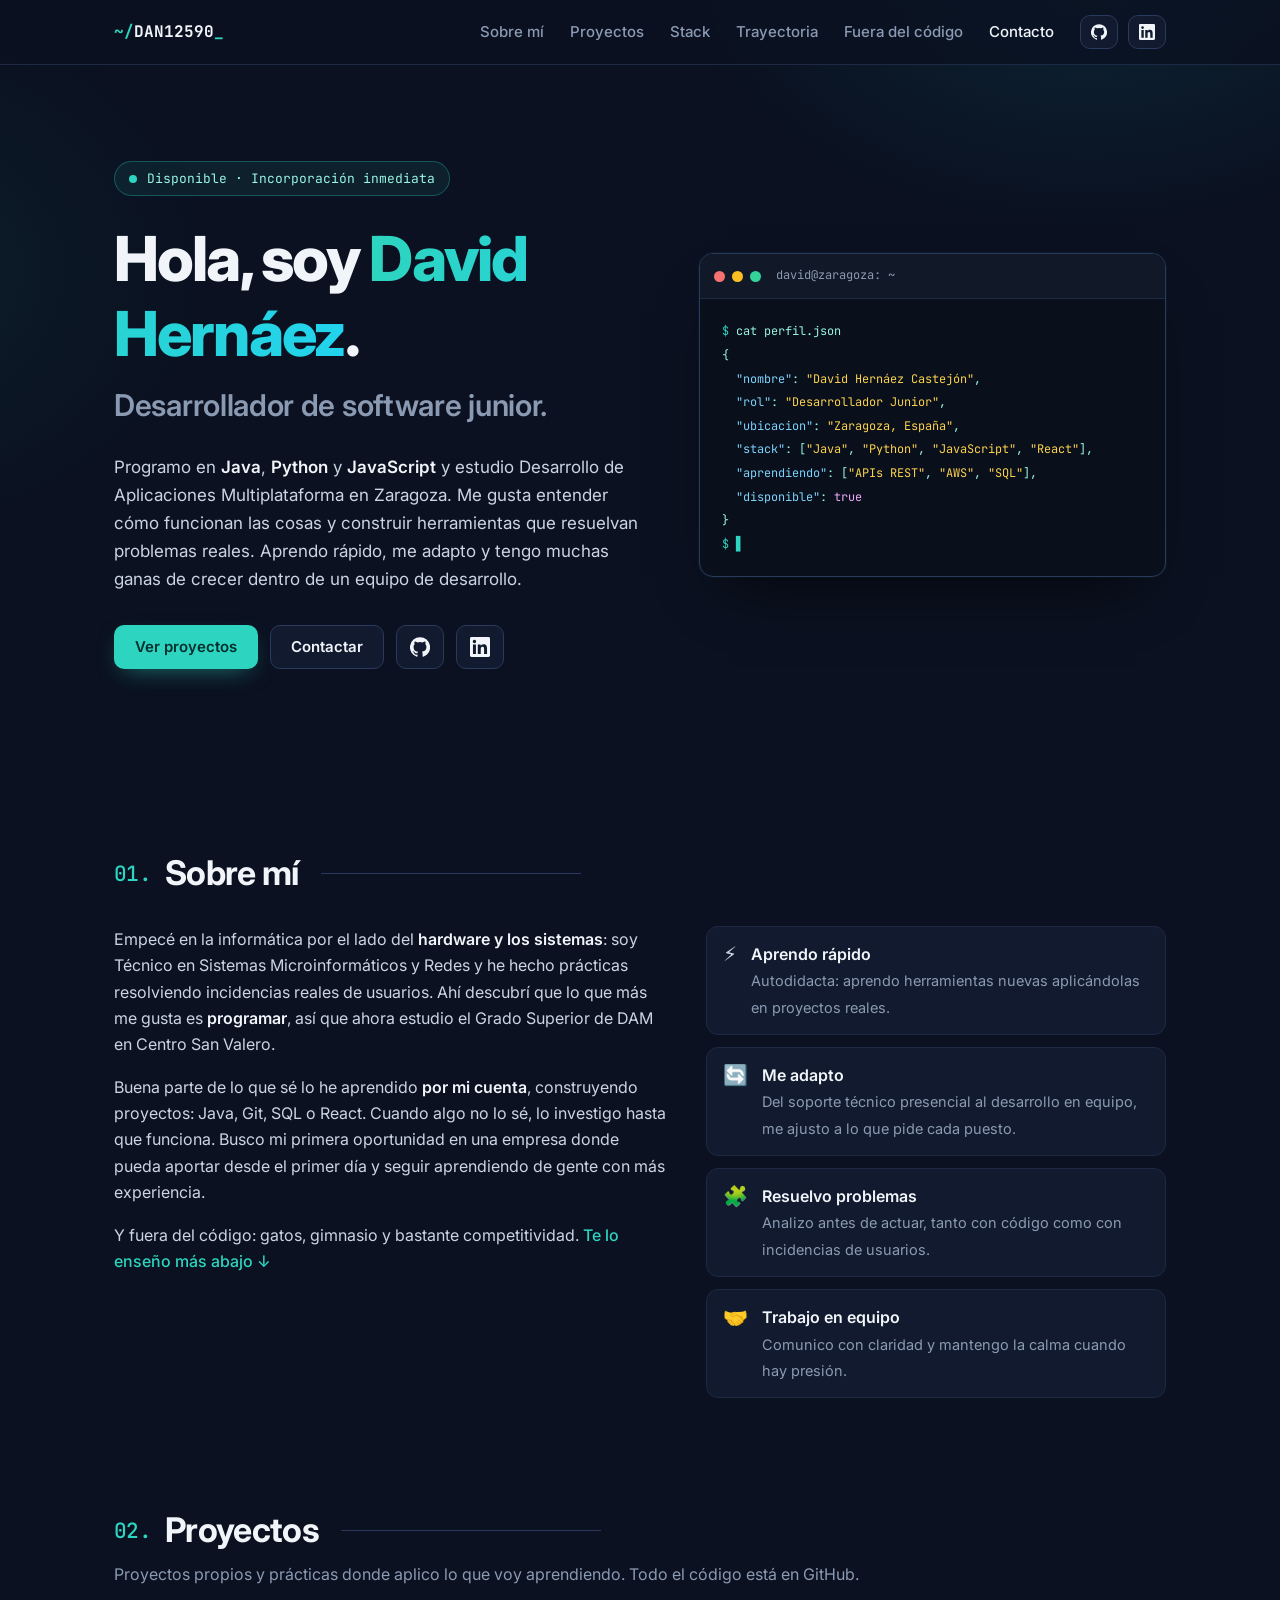
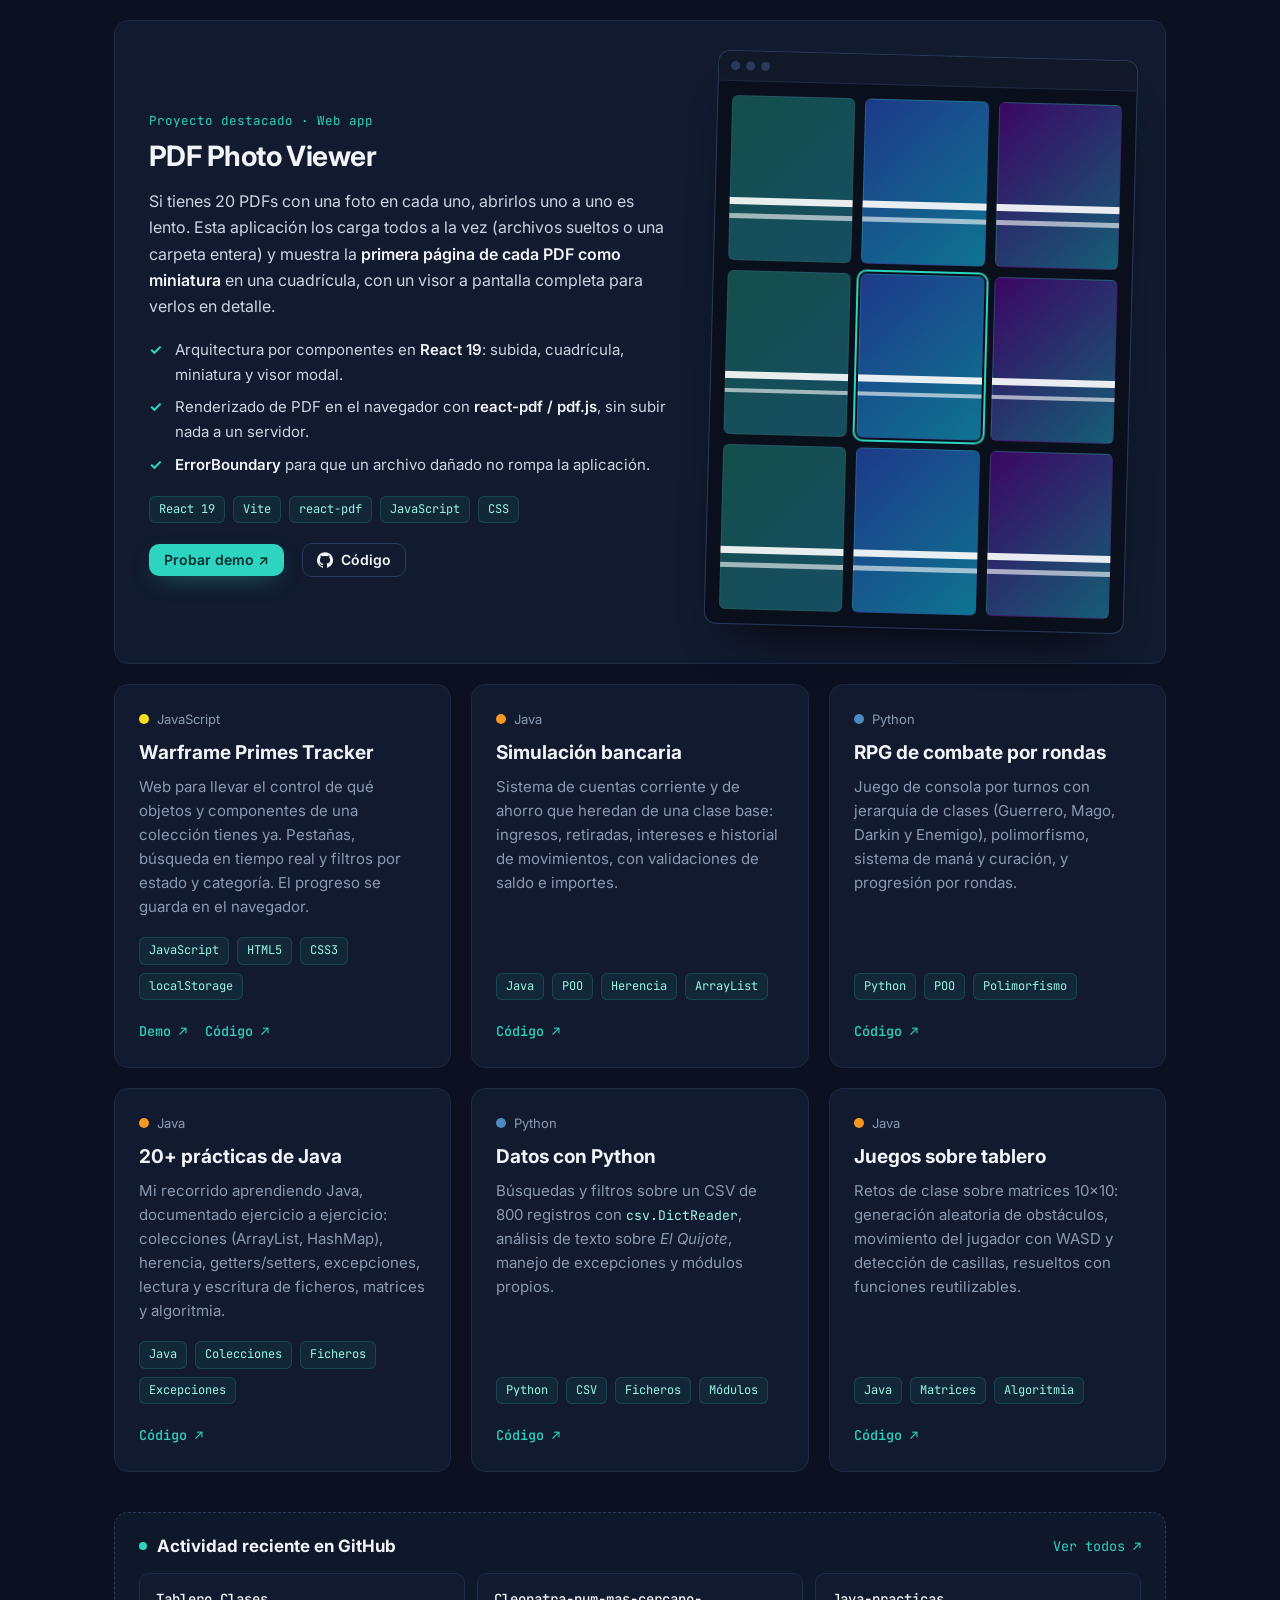
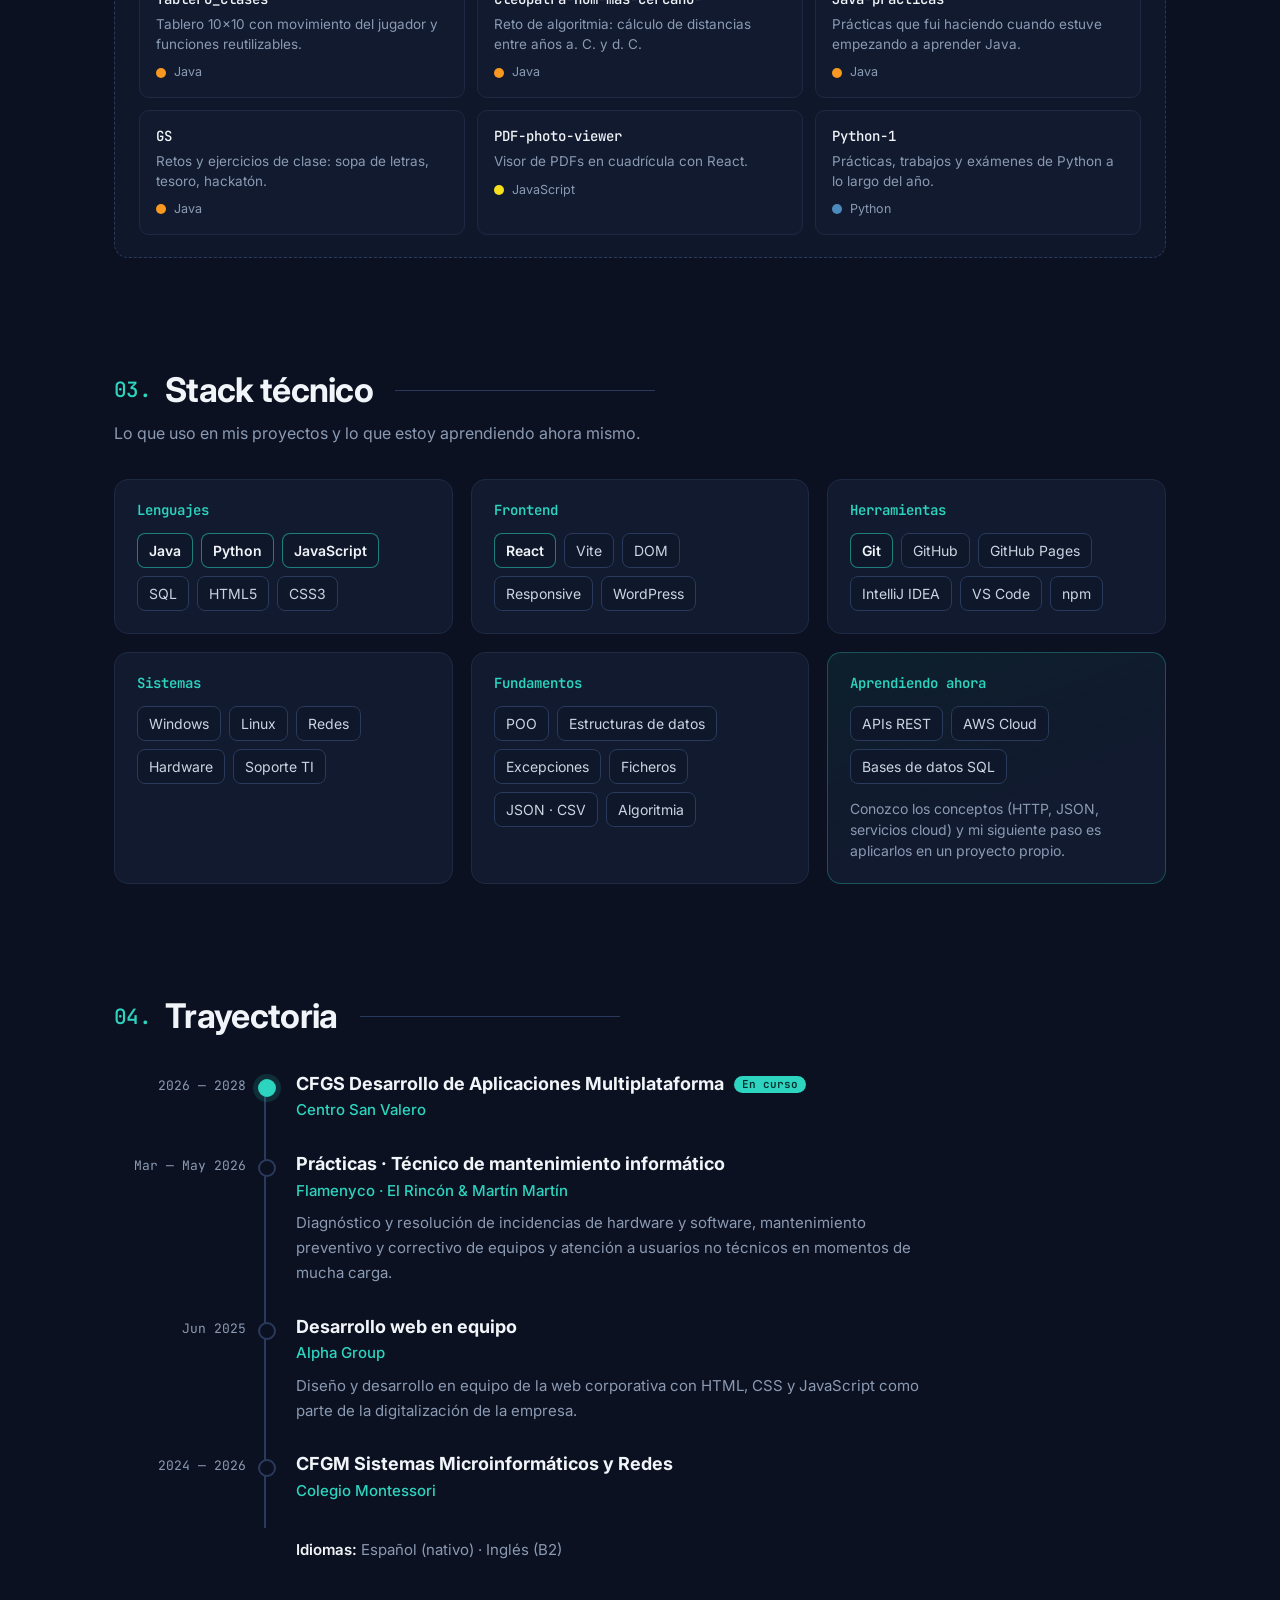
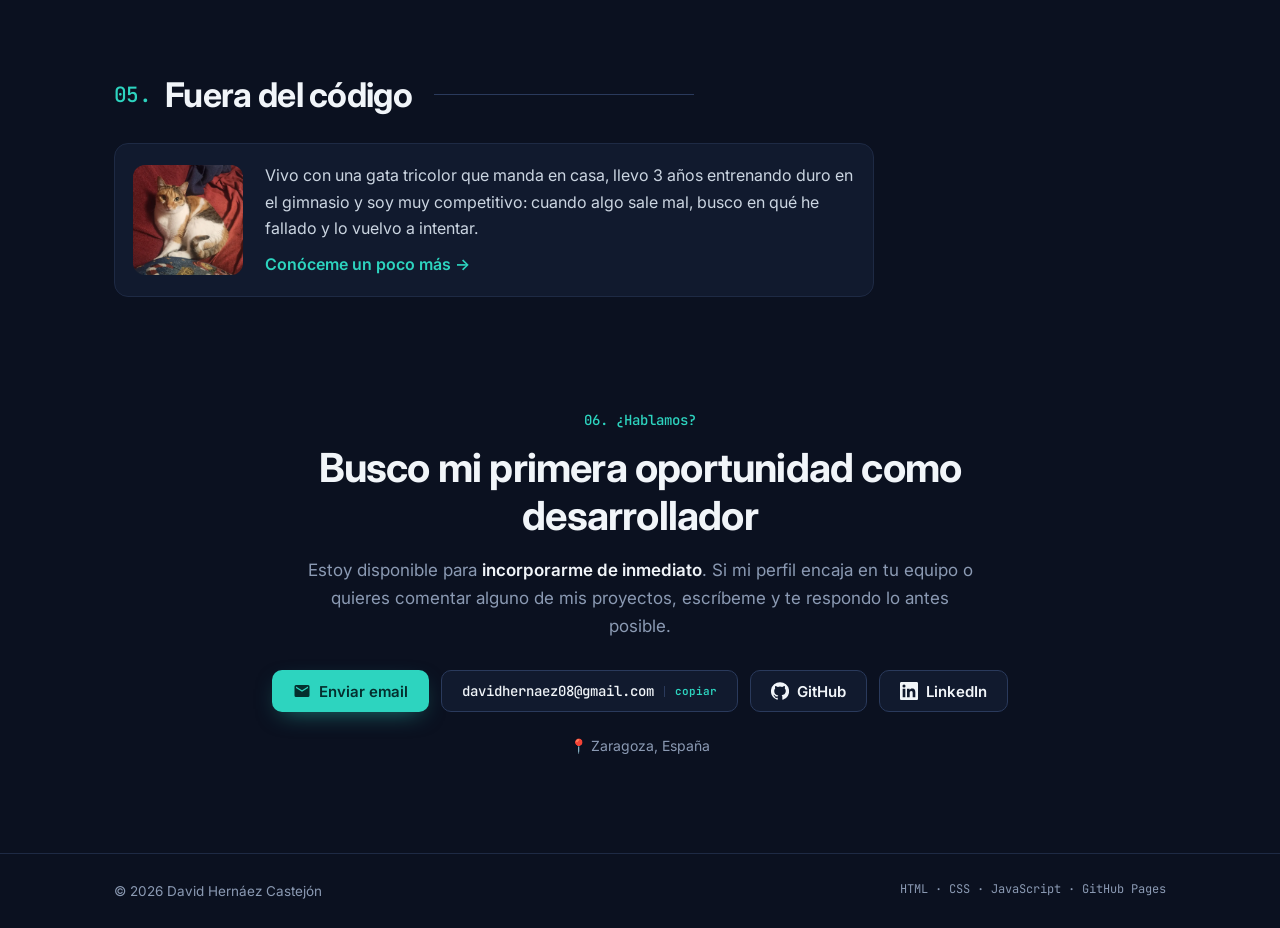
==== index.html @ b27be6cb "Versionar styles.css y script.js para que el navegador no use la caché antigua" ====
<!DOCTYPE html>
<!-- script.js quita "no-js"; si no hay JS el CSS enseña todo sin animaciones -->
<html lang="es" class="no-js">
<head>
  <meta charset="UTF-8">
  <meta name="viewport" content="width=device-width, initial-scale=1.0">
  <title>David Hernáez · Desarrollador Junior</title>
  <meta name="description" content="Portfolio de David Hernáez Castejón, desarrollador de software junior en Zaragoza. Java, Python, JavaScript y React. Incorporación inmediata.">
  <meta name="author" content="David Hernáez Castejón">
  <meta name="theme-color" content="#0b1120">

  <!-- Lo que se ve al compartir el enlace -->
  <meta property="og:title" content="David Hernáez · Desarrollador Junior">
  <meta property="og:description" content="Java · Python · JavaScript · React. Proyectos, stack y contacto.">
  <meta property="og:type" content="website">

  <link rel="icon" href="favicon.svg" type="image/svg+xml">
  <link rel="preconnect" href="https://fonts.googleapis.com">
  <link rel="preconnect" href="https://fonts.gstatic.com" crossorigin>
  <link href="https://fonts.googleapis.com/css2?family=Inter:wght@400;500;600;700;800&family=JetBrains+Mono:wght@400;500;600&display=swap" rel="stylesheet">
  <!-- El ?v= obliga al navegador a descargar el CSS nuevo en vez de usar el de la caché; hay que cambiarlo al tocar el CSS -->
  <link rel="stylesheet" href="styles.css?v=2">
</head>
<body>
  <!-- Solo aparece al navegar con Tab -->
  <a class="skip-link" href="#main">Saltar al contenido</a>

  <!-- Navegación -->
  <header class="nav" id="top">
    <div class="wrap nav-inner">
      <a href="#top" class="logo" aria-label="Inicio"><span class="accent">~/</span>DAN12590<span class="caret">_</span></a>

      <!-- Solo se ve en móvil -->
      <button class="menu-btn" type="button" aria-label="Abrir menú" aria-expanded="false" aria-controls="menu">
        <span></span><span></span><span></span>
      </button>

      <nav id="menu" class="menu">
        <a class="menu-link" href="#sobre-mi">Sobre mí</a>
        <a class="menu-link" href="#proyectos">Proyectos</a>
        <a class="menu-link" href="#stack">Stack</a>
        <a class="menu-link" href="#trayectoria">Trayectoria</a>
        <a class="menu-link" href="#fuera-del-codigo">Fuera del código</a>
        <a class="menu-link" href="#contacto">Contacto</a>
        <!-- En escritorio solo se ve el icono; en el menú desplegable también el texto -->
        <a class="btn btn-ghost btn-sm nav-social" href="https://github.com/DAN12590" target="_blank" rel="noopener" aria-label="GitHub" title="GitHub">
          <svg class="icon" viewBox="0 0 24 24" aria-hidden="true"><use href="#icon-github"/></svg><span class="nav-social-label">GitHub</span>
        </a>
        <a class="btn btn-ghost btn-sm nav-social" href="https://www.linkedin.com/in/david-hernaez/" target="_blank" rel="noopener" aria-label="LinkedIn" title="LinkedIn">
          <svg class="icon" viewBox="0 0 24 24" aria-hidden="true"><use href="#icon-linkedin"/></svg><span class="nav-social-label">LinkedIn</span>
        </a>
      </nav>
    </div>
  </header>

  <main id="main">
    <!-- Hero -->
    <section class="hero wrap">
      <div>
        <p class="status"><span class="pulse-dot"></span>Disponible · Incorporación inmediata</p>
        <h1>Hola, soy <span class="gradient-text">David Hernáez</span>.</h1>
        <p class="hero-role">Desarrollador de software junior.</p>
        <p class="hero-bio">
          Programo en <strong>Java</strong>, <strong>Python</strong> y <strong>JavaScript</strong> y estudio
          Desarrollo de Aplicaciones Multiplataforma en Zaragoza. Me gusta entender cómo funcionan las cosas y
          construir herramientas que resuelvan problemas reales. Aprendo rápido, me adapto y tengo muchas ganas
          de crecer dentro de un equipo de desarrollo.
        </p>
        <div class="hero-actions">
          <a class="btn btn-primary" href="#proyectos">Ver proyectos</a>
          <a class="btn btn-ghost" href="#contacto">Contactar</a>
          <!-- Solo icono para que quepan los 4 botones en una fila; el aria-label es lo que lee un lector de pantalla -->
          <a class="btn btn-ghost btn-icon" href="https://github.com/DAN12590" target="_blank" rel="noopener" aria-label="GitHub" title="GitHub">
            <svg class="icon" viewBox="0 0 24 24" aria-hidden="true"><use href="#icon-github"/></svg>
          </a>
          <a class="btn btn-ghost btn-icon" href="https://www.linkedin.com/in/david-hernaez/" target="_blank" rel="noopener" aria-label="LinkedIn" title="LinkedIn">
            <svg class="icon" viewBox="0 0 24 24" aria-hidden="true"><use href="#icon-linkedin"/></svg>
          </a>
        </div>
      </div>

      <!-- Terminal decorativa, los tok-* le dan color al JSON -->
      <div class="terminal" aria-label="Perfil en formato terminal">
        <div class="terminal-bar">
          <span class="terminal-dot red"></span>
          <span class="terminal-dot yellow"></span>
          <span class="terminal-dot green"></span>
          <span class="terminal-title">david@zaragoza: ~</span>
        </div>
        <pre class="terminal-body"><code><span class="tok-prompt">$</span> cat perfil.json
{
  <span class="tok-key">"nombre"</span>: <span class="tok-string">"David Hernáez Castejón"</span>,
  <span class="tok-key">"rol"</span>: <span class="tok-string">"Desarrollador Junior"</span>,
  <span class="tok-key">"ubicacion"</span>: <span class="tok-string">"Zaragoza, España"</span>,
  <span class="tok-key">"stack"</span>: [<span class="tok-string">"Java"</span>, <span class="tok-string">"Python"</span>, <span class="tok-string">"JavaScript"</span>, <span class="tok-string">"React"</span>],
  <span class="tok-key">"aprendiendo"</span>: [<span class="tok-string">"APIs REST"</span>, <span class="tok-string">"AWS"</span>, <span class="tok-string">"SQL"</span>],
  <span class="tok-key">"disponible"</span>: <span class="tok-bool">true</span>
}
<span class="tok-prompt">$</span> <span class="cursor">▋</span></code></pre>
      </div>
    </section>

    <!-- Sobre mí -->
    <section id="sobre-mi" class="section wrap reveal">
      <h2 class="section-title"><span class="section-num">01.</span> Sobre mí</h2>
      <div class="about">
        <div class="about-text">
          <p>
            Empecé en la informática por el lado del <strong>hardware y los sistemas</strong>: soy Técnico en
            Sistemas Microinformáticos y Redes y he hecho prácticas resolviendo incidencias reales de usuarios.
            Ahí descubrí que lo que más me gusta es <strong>programar</strong>, así que ahora estudio el Grado
            Superior de DAM en Centro San Valero.
          </p>
          <p>
            Buena parte de lo que sé lo he aprendido <strong>por mi cuenta</strong>, construyendo proyectos:
            Java, Git, SQL o React. Cuando algo no lo sé, lo investigo hasta que funciona. Busco mi primera
            oportunidad en una empresa donde pueda aportar desde el primer día y seguir aprendiendo de gente
            con más experiencia.
          </p>
          <p class="about-more">
            Y fuera del código: gatos, gimnasio y bastante competitividad. <a href="#fuera-del-codigo">Te lo enseño más abajo ↓</a>
          </p>
        </div>
        <ul class="traits">
          <li>
            <span class="trait-icon" aria-hidden="true">⚡</span>
            <div>
              <strong class="trait-title">Aprendo rápido</strong>
              <span class="trait-text">Autodidacta: aprendo herramientas nuevas aplicándolas en proyectos reales.</span>
            </div>
          </li>
          <li>
            <span class="trait-icon" aria-hidden="true">🔄</span>
            <div>
              <strong class="trait-title">Me adapto</strong>
              <span class="trait-text">Del soporte técnico presencial al desarrollo en equipo, me ajusto a lo que pide cada puesto.</span>
            </div>
          </li>
          <li>
            <span class="trait-icon" aria-hidden="true">🧩</span>
            <div>
              <strong class="trait-title">Resuelvo problemas</strong>
              <span class="trait-text">Analizo antes de actuar, tanto con código como con incidencias de usuarios.</span>
            </div>
          </li>
          <li>
            <span class="trait-icon" aria-hidden="true">🤝</span>
            <div>
              <strong class="trait-title">Trabajo en equipo</strong>
              <span class="trait-text">Comunico con claridad y mantengo la calma cuando hay presión.</span>
            </div>
          </li>
        </ul>
      </div>
    </section>

    <!-- Proyectos -->
    <section id="proyectos" class="section wrap reveal">
      <h2 class="section-title"><span class="section-num">02.</span> Proyectos</h2>
      <p class="section-subtitle">Proyectos propios y prácticas donde aplico lo que voy aprendiendo. Todo el código está en GitHub.</p>

      <article class="project featured">
        <div>
          <span class="kicker">Proyecto destacado · Web app</span>
          <h3>PDF Photo Viewer</h3>
          <p>
            Si tienes 20 PDFs con una foto en cada uno, abrirlos uno a uno es lento. Esta aplicación los carga
            todos a la vez (archivos sueltos o una carpeta entera) y muestra la <strong>primera página de cada
            PDF como miniatura</strong> en una cuadrícula, con un visor a pantalla completa para verlos en detalle.
          </p>
          <ul class="checks">
            <li>Arquitectura por componentes en <strong>React 19</strong>: subida, cuadrícula, miniatura y visor modal.</li>
            <li>Renderizado de PDF en el navegador con <strong>react-pdf / pdf.js</strong>, sin subir nada a un servidor.</li>
            <li><strong>ErrorBoundary</strong> para que un archivo dañado no rompa la aplicación.</li>
          </ul>
          <div class="tags"><span>React 19</span><span>Vite</span><span>react-pdf</span><span>JavaScript</span><span>CSS</span></div>
          <div class="links">
            <a class="btn btn-primary btn-sm" href="demos/pdf-viewer/" target="_blank" rel="noopener">Probar demo ↗</a>
            <a class="btn btn-ghost btn-sm" href="https://github.com/DAN12590/PDF-photo-viewer" target="_blank" rel="noopener">
              <svg class="icon" viewBox="0 0 24 24" aria-hidden="true"><use href="#icon-github"/></svg>Código
            </a>
          </div>
        </div>

        <!-- Maqueta hecha solo con CSS -->
        <div class="featured-visual" aria-hidden="true">
          <div class="mock-window">
            <div class="mock-bar"><span></span><span></span><span></span></div>
            <div class="mock-grid">
              <span></span><span></span><span></span>
              <span></span><span></span><span></span>
              <span></span><span></span><span></span>
            </div>
          </div>
        </div>
      </article>

      <div class="project-grid">
        <article class="project card">
          <div class="card-top"><span class="lang-dot js"></span>JavaScript</div>
          <h3>Warframe Primes Tracker</h3>
          <p>Web para llevar el control de qué objetos y componentes de una colección tienes ya. Pestañas, búsqueda en tiempo real y filtros por estado y categoría. El progreso se guarda en el navegador.</p>
          <div class="tags"><span>JavaScript</span><span>HTML5</span><span>CSS3</span><span>localStorage</span></div>
          <div class="links">
            <a href="demos/warframe-tracker/" target="_blank" rel="noopener">Demo ↗</a>
            <a href="https://github.com/DAN12590/Warframe-Primes-checker" target="_blank" rel="noopener">Código ↗</a>
          </div>
        </article>

        <article class="project card">
          <div class="card-top"><span class="lang-dot java"></span>Java</div>
          <h3>Simulación bancaria</h3>
          <p>Sistema de cuentas corriente y de ahorro que heredan de una clase base: ingresos, retiradas, intereses e historial de movimientos, con validaciones de saldo e importes.</p>
          <div class="tags"><span>Java</span><span>POO</span><span>Herencia</span><span>ArrayList</span></div>
          <div class="links">
            <a href="https://github.com/DAN12590/Java-practicas/tree/main/src/ProyectoBanco" target="_blank" rel="noopener">Código ↗</a>
          </div>
        </article>

        <article class="project card">
          <div class="card-top"><span class="lang-dot py"></span>Python</div>
          <h3>RPG de combate por rondas</h3>
          <p>Juego de consola por turnos con jerarquía de clases (Guerrero, Mago, Darkin y Enemigo), polimorfismo, sistema de maná y curación, y progresión por rondas.</p>
          <div class="tags"><span>Python</span><span>POO</span><span>Polimorfismo</span></div>
          <div class="links">
            <a href="https://github.com/DAN12590/Python-1/tree/main/Taller2" target="_blank" rel="noopener">Código ↗</a>
          </div>
        </article>

        <article class="project card">
          <div class="card-top"><span class="lang-dot java"></span>Java</div>
          <h3>20+ prácticas de Java</h3>
          <p>Mi recorrido aprendiendo Java, documentado ejercicio a ejercicio: colecciones (ArrayList, HashMap), herencia, getters/setters, excepciones, lectura y escritura de ficheros, matrices y algoritmia.</p>
          <div class="tags"><span>Java</span><span>Colecciones</span><span>Ficheros</span><span>Excepciones</span></div>
          <div class="links">
            <a href="https://github.com/DAN12590/Java-practicas" target="_blank" rel="noopener">Código ↗</a>
          </div>
        </article>

        <article class="project card">
          <div class="card-top"><span class="lang-dot py"></span>Python</div>
          <h3>Datos con Python</h3>
          <p>Búsquedas y filtros sobre un CSV de 800 registros con <code>csv.DictReader</code>, análisis de texto sobre <em>El Quijote</em>, manejo de excepciones y módulos propios.</p>
          <div class="tags"><span>Python</span><span>CSV</span><span>Ficheros</span><span>Módulos</span></div>
          <div class="links">
            <a href="https://github.com/DAN12590/Python-1" target="_blank" rel="noopener">Código ↗</a>
          </div>
        </article>

        <article class="project card">
          <div class="card-top"><span class="lang-dot java"></span>Java</div>
          <h3>Juegos sobre tablero</h3>
          <p>Retos de clase sobre matrices 10×10: generación aleatoria de obstáculos, movimiento del jugador con WASD y detección de casillas, resueltos con funciones reutilizables.</p>
          <div class="tags"><span>Java</span><span>Matrices</span><span>Algoritmia</span></div>
          <div class="links">
            <a href="https://github.com/DAN12590/java-mision-03-rescate-David-Hernaez" target="_blank" rel="noopener">Código ↗</a>
          </div>
        </article>
      </div>

      <!-- Se rellena desde script.js con la API de GitHub, los skeleton son de carga -->
      <div class="github-activity">
        <div class="github-activity-head">
          <h3><span class="pulse-dot"></span>Actividad reciente en GitHub</h3>
          <a href="https://github.com/DAN12590?tab=repositories" target="_blank" rel="noopener">Ver todos ↗</a>
        </div>
        <ul id="repo-list" class="repo-list" aria-live="polite">
          <li class="skeleton"></li><li class="skeleton"></li><li class="skeleton"></li>
        </ul>
      </div>
    </section>

    <!-- Stack -->
    <section id="stack" class="section wrap reveal">
      <h2 class="section-title"><span class="section-num">03.</span> Stack técnico</h2>
      <p class="section-subtitle">Lo que uso en mis proyectos y lo que estoy aprendiendo ahora mismo.</p>
      <div class="stack-grid">
        <div class="stack-card">
          <h3>Lenguajes</h3>
          <div class="chips"><span class="is-main">Java</span><span class="is-main">Python</span><span class="is-main">JavaScript</span><span>SQL</span><span>HTML5</span><span>CSS3</span></div>
        </div>
        <div class="stack-card">
          <h3>Frontend</h3>
          <div class="chips"><span class="is-main">React</span><span>Vite</span><span>DOM</span><span>Responsive</span><span>WordPress</span></div>
        </div>
        <div class="stack-card">
          <h3>Herramientas</h3>
          <div class="chips"><span class="is-main">Git</span><span>GitHub</span><span>GitHub Pages</span><span>IntelliJ IDEA</span><span>VS Code</span><span>npm</span></div>
        </div>
        <div class="stack-card">
          <h3>Sistemas</h3>
          <div class="chips"><span>Windows</span><span>Linux</span><span>Redes</span><span>Hardware</span><span>Soporte TI</span></div>
        </div>
        <div class="stack-card">
          <h3>Fundamentos</h3>
          <div class="chips"><span>POO</span><span>Estructuras de datos</span><span>Excepciones</span><span>Ficheros</span><span>JSON · CSV</span><span>Algoritmia</span></div>
        </div>
        <div class="stack-card learning">
          <h3>Aprendiendo ahora</h3>
          <div class="chips"><span>APIs REST</span><span>AWS Cloud</span><span>Bases de datos SQL</span></div>
          <p class="learning-note">Conozco los conceptos (HTTP, JSON, servicios cloud) y mi siguiente paso es aplicarlos en un proyecto propio.</p>
        </div>
      </div>
    </section>

    <!-- Trayectoria -->
    <section id="trayectoria" class="section wrap reveal">
      <h2 class="section-title"><span class="section-num">04.</span> Trayectoria</h2>
      <ol class="timeline">
        <li class="is-current">
          <span class="timeline-date">2026 — 2028</span>
          <div>
            <h3>CFGS Desarrollo de Aplicaciones Multiplataforma <span class="pill">En curso</span></h3>
            <p class="timeline-org">Centro San Valero</p>
          </div>
        </li>
        <li>
          <span class="timeline-date">Mar — May 2026</span>
          <div>
            <h3>Prácticas · Técnico de mantenimiento informático</h3>
            <p class="timeline-org">Flamenyco · El Rincón &amp; Martín Martín</p>
            <p class="timeline-desc">Diagnóstico y resolución de incidencias de hardware y software, mantenimiento preventivo y correctivo de equipos y atención a usuarios no técnicos en momentos de mucha carga.</p>
          </div>
        </li>
        <li>
          <span class="timeline-date">Jun 2025</span>
          <div>
            <h3>Desarrollo web en equipo</h3>
            <p class="timeline-org">Alpha Group</p>
            <p class="timeline-desc">Diseño y desarrollo en equipo de la web corporativa con HTML, CSS y JavaScript como parte de la digitalización de la empresa.</p>
          </div>
        </li>
        <li>
          <span class="timeline-date">2024 — 2026</span>
          <div>
            <h3>CFGM Sistemas Microinformáticos y Redes</h3>
            <p class="timeline-org">Colegio Montessori</p>
          </div>
        </li>
      </ol>
      <p class="languages"><strong>Idiomas:</strong> Español (nativo) · Inglés (B2)</p>
    </section>

    <!-- Fuera del código -->
    <section id="fuera-del-codigo" class="section wrap reveal">
      <h2 class="section-title"><span class="section-num">05.</span> Fuera del código</h2>
      <a class="teaser" href="fuera-del-codigo.html">
        <img src="img/gata.webp" alt="Mi gata tricolor en el sofá" width="600" height="800" loading="lazy">
        <div>
          <p>
            Vivo con una gata tricolor que manda en casa, llevo 3 años entrenando duro en el gimnasio y soy
            muy competitivo: cuando algo sale mal, busco en qué he fallado y lo vuelvo a intentar.
          </p>
          <span class="teaser-link">Conóceme un poco más →</span>
        </div>
      </a>
    </section>

    <!-- Contacto -->
    <section id="contacto" class="section wrap contact reveal">
      <p class="section-num">06. ¿Hablamos?</p>
      <h2>Busco mi primera oportunidad como desarrollador</h2>
      <p class="contact-text">
        Estoy disponible para <strong>incorporarme de inmediato</strong>. Si mi perfil encaja en tu equipo o
        quieres comentar alguno de mis proyectos, escríbeme y te respondo lo antes posible.
      </p>
      <div class="contact-actions">
        <a class="btn btn-primary" href="mailto:davidhernaez08@gmail.com">
          <svg class="icon" viewBox="0 0 24 24" aria-hidden="true"><use href="#icon-mail"/></svg>Enviar email
        </a>
        <button class="btn btn-ghost copy-email" id="copy-email" type="button" data-email="davidhernaez08@gmail.com">
          <span class="copy-email-address">davidhernaez08@gmail.com</span>
          <small class="copy-email-hint">copiar</small>
        </button>
        <a class="btn btn-ghost" href="https://github.com/DAN12590" target="_blank" rel="noopener">
          <svg class="icon" viewBox="0 0 24 24" aria-hidden="true"><use href="#icon-github"/></svg>GitHub
        </a>
        <a class="btn btn-ghost" href="https://www.linkedin.com/in/david-hernaez/" target="_blank" rel="noopener">
          <svg class="icon" viewBox="0 0 24 24" aria-hidden="true"><use href="#icon-linkedin"/></svg>LinkedIn
        </a>
      </div>
      <p class="contact-location">📍 Zaragoza, España</p>
    </section>
  </main>

  <footer class="footer">
    <div class="wrap">
      <span>© <span id="year">2026</span> David Hernáez Castejón</span>
      <span class="mono">HTML · CSS · JavaScript · GitHub Pages</span>
    </div>
  </footer>

  <!-- Iconos, se reutilizan con <use href="#icon-..."> -->
  <svg class="svg-sprite" aria-hidden="true">
    <symbol id="icon-github" viewBox="0 0 24 24"><path fill="currentColor" d="M12 .3a12 12 0 0 0-3.8 23.4c.6.1.8-.3.8-.6v-2c-3.3.7-4-1.6-4-1.6-.6-1.4-1.4-1.8-1.4-1.8-1-.7.1-.7.1-.7 1.2.1 1.8 1.2 1.8 1.2 1 1.8 2.8 1.3 3.5 1 .1-.8.4-1.3.8-1.6-2.7-.3-5.5-1.3-5.5-6 0-1.2.5-2.3 1.3-3.1-.2-.4-.6-1.6.1-3.2 0 0 1-.3 3.3 1.2a11.5 11.5 0 0 1 6 0c2.3-1.5 3.3-1.2 3.3-1.2.6 1.6.2 2.8.1 3.2.8.8 1.3 1.9 1.3 3.2 0 4.6-2.8 5.6-5.5 5.9.5.4.9 1.1.9 2.2v3.3c0 .3.1.7.8.6A12 12 0 0 0 12 .3"/></symbol>
    <symbol id="icon-linkedin" viewBox="0 0 24 24"><path fill="currentColor" d="M20.45 20.45h-3.55v-5.57c0-1.33-.03-3.04-1.85-3.04-1.86 0-2.14 1.45-2.14 2.94v5.67H9.35V9h3.41v1.56h.05c.48-.9 1.64-1.85 3.37-1.85 3.6 0 4.27 2.37 4.27 5.46v6.28zM5.34 7.43a2.06 2.06 0 1 1 0-4.12 2.06 2.06 0 0 1 0 4.12zM7.12 20.45H3.56V9h3.56v11.45zM22.22 0H1.77C.79 0 0 .77 0 1.73v20.54C0 23.23.79 24 1.77 24h20.45c.98 0 1.78-.77 1.78-1.73V1.73C24 .77 23.2 0 22.22 0z"/></symbol>
    <symbol id="icon-mail" viewBox="0 0 24 24"><path fill="currentColor" d="M20 4H4a2 2 0 0 0-2 2v12a2 2 0 0 0 2 2h16a2 2 0 0 0 2-2V6a2 2 0 0 0-2-2zm0 4-8 5-8-5V6l8 5 8-5z"/></symbol>
  </svg>

  <script src="script.js?v=2" defer></script>
</body>
</html>
---- styles.css ----
/* Variables */
:root {
  /* Fondos */
  --bg: #0b1120;
  --bg-2: #0f172a;
  --surface-dark: #0a0f1c;   /* terminal y maqueta del proyecto destacado */
  --surface-bar: #111827;    /* barra superior de "ventana" */
  --card: #111a2e;
  --card-2: #16213a;

  /* Bordes */
  --line: #1e2a44;
  --line-2: #2a3a5c;

  /* Texto */
  --text: #cbd5e1;
  --muted: #8b9ab3;
  --white: #f1f5f9;
  --code: #99f6e4;

  /* Acento turquesa y variantes con transparencia */
  --accent: #2dd4bf;
  --accent-2: #22d3ee;
  --accent-light: #5eead4;
  --accent-ink: #042f2e;                     /* texto sobre fondo de acento */
  --accent-soft: rgba(45, 212, 191, .08);    /* fondos suaves */
  --accent-border: rgba(45, 212, 191, .3);
  --accent-hover: rgba(45, 212, 191, .45);   /* borde de tarjetas al pasar el ratón */

  /* Colores de cada lenguaje, los mismos que GitHub */
  --java: #f89820;
  --py: #4b8bbe;
  --js: #f7df1e;
  --html: #e34c26;

  --radius: 14px;
  --wrap: 1100px;
  --nav-height: 64px;
  --date-width: 150px; /* columna de fechas de la trayectoria */
  --sans: 'Inter', system-ui, -apple-system, sans-serif;
  --mono: 'JetBrains Mono', ui-monospace, monospace;
}

/* Base y utilidades */
* {
  box-sizing: border-box;
}

html {
  scroll-behavior: smooth;
  /* Deja hueco para la navegación fija al saltar a un #ancla */
  scroll-padding-top: calc(var(--nav-height) + 16px);
}

body {
  margin: 0;
  background: var(--bg);
  color: var(--text);
  font-family: var(--sans);
  font-size: 16px;
  line-height: 1.65;
  -webkit-font-smoothing: antialiased;
  overflow-x: hidden;
}

/* Brillos de fondo, fijos para que no se muevan con el scroll */
body::before {
  content: "";
  position: fixed;
  inset: 0;
  z-index: -1;
  pointer-events: none;
  background:
    radial-gradient(600px 400px at 85% -5%, rgba(34, 211, 238, .10), transparent 70%),
    radial-gradient(500px 400px at -10% 30%, rgba(45, 212, 191, .07), transparent 70%);
}

::selection {
  background: var(--accent-border);
  color: #fff;
}

a {
  color: var(--accent);
  text-decoration: none;
}

a:hover {
  color: var(--accent-light);
}

strong,
b {
  color: var(--white);
  font-weight: 600;
}

code {
  font-family: var(--mono);
  font-size: .88em;
  color: var(--code);
}

h1,
h2,
h3 {
  margin: 0;
  color: var(--white);
  line-height: 1.2;
}

p {
  margin: 0;
}

.wrap {
  max-width: var(--wrap);
  margin: 0 auto;
  padding: 0 24px;
}

.mono {
  font-family: var(--mono);
}

.accent {
  color: var(--accent);
}

/* El svg con los iconos no tiene que ocupar sitio */
.svg-sprite {
  position: absolute;
  width: 0;
  height: 0;
}

/* "Saltar al contenido": escondido hasta que recibe el foco */
.skip-link {
  position: absolute;
  top: -60px;
  left: 16px;
  z-index: 100;
  padding: 8px 14px;
  border-radius: 8px;
  background: var(--accent);
  color: var(--accent-ink);
  font-weight: 600;
}

.skip-link:focus {
  top: 12px;
}

:focus-visible {
  outline: 2px solid var(--accent);
  outline-offset: 3px;
  border-radius: 6px;
}

/* Botones e iconos */
.btn {
  display: inline-flex;
  align-items: center;
  gap: 8px;
  padding: 11px 20px;
  border: 1px solid transparent;
  border-radius: 10px;
  font: 600 15px/1 var(--sans);
  cursor: pointer;
  transition: transform .15s ease, background .15s ease, border-color .15s ease, color .15s ease;
}

.btn:hover {
  transform: translateY(-1px);
}

.btn-primary {
  background: var(--accent);
  color: var(--accent-ink);
  box-shadow: 0 8px 24px -10px rgba(45, 212, 191, .6);
}

.btn-primary:hover {
  background: var(--accent-light);
  color: var(--accent-ink);
}

.btn-ghost {
  background: var(--card);
  border-color: var(--line-2);
  color: var(--white);
}

.btn-ghost:hover {
  border-color: var(--accent);
  color: var(--white);
}

.btn-sm {
  padding: 8px 14px;
  font-size: 14px;
}

.nav-social {
  padding: 8px 10px;
}

.nav-social-label {
  display: none;
}

/* Los dos iconos más juntos que el resto de enlaces */
.nav-social + .nav-social {
  margin-left: -16px;
}

.btn-icon {
  padding: 11px 13px;
}

.btn-icon .icon {
  width: 20px;
  height: 20px;
}

.icon {
  flex: none;
  width: 18px;
  height: 18px;
}

.btn-sm .icon {
  width: 16px;
  height: 16px;
}

/* Navegación */
.nav {
  position: sticky;
  top: 0;
  z-index: 50;
  background: rgba(11, 17, 32, .78);
  backdrop-filter: blur(12px);
  -webkit-backdrop-filter: blur(12px);
  border-bottom: 1px solid var(--line);
}

.nav-inner {
  display: flex;
  align-items: center;
  justify-content: space-between;
  height: var(--nav-height);
}

.logo {
  font-family: var(--mono);
  font-size: 16px;
  font-weight: 700;
  color: var(--white);
}

.logo:hover {
  color: var(--white);
}

.caret {
  color: var(--accent);
  animation: blink 1.1s steps(1) infinite;
}

.menu {
  display: flex;
  align-items: center;
  gap: 26px;
}

.menu-link {
  color: var(--muted);
  font-size: 15px;
  font-weight: 500;
  white-space: nowrap;
}

/* .active la pone script.js */
.menu-link:hover,
.menu-link.active {
  color: var(--white);
}

/* Hamburguesa, solo en móvil */
.menu-btn {
  display: none;
  padding: 8px;
  background: none;
  border: 0;
  cursor: pointer;
}

.menu-btn span {
  display: block;
  width: 22px;
  height: 2px;
  margin: 5px 0;
  border-radius: 2px;
  background: var(--white);
  transition: .2s;
}

/* Hero y terminal */
.hero {
  display: grid;
  grid-template-columns: 1.15fr 1fr;
  gap: 48px;
  align-items: center;
  padding-top: 96px;
  padding-bottom: 96px;
}

.status {
  display: inline-flex;
  align-items: center;
  gap: 10px;
  margin-bottom: 26px;
  padding: 6px 14px;
  border: 1px solid var(--accent-border);
  border-radius: 999px;
  background: var(--accent-soft);
  color: var(--code);
  font-family: var(--mono);
  font-size: 13px;
}

.pulse-dot {
  display: inline-block;
  flex: none;
  width: 8px;
  height: 8px;
  border-radius: 50%;
  background: var(--accent);
  box-shadow: 0 0 0 0 rgba(45, 212, 191, .6);
  animation: pulse 2s infinite;
}

.hero h1 {
  font-size: clamp(38px, 6vw, 62px);
  font-weight: 800;
  letter-spacing: -.03em;
}

.gradient-text {
  background: linear-gradient(90deg, var(--accent), var(--accent-2));
  -webkit-background-clip: text;
  background-clip: text;
  color: transparent;
}

.hero-role {
  margin-top: 10px;
  color: var(--muted);
  font-size: clamp(22px, 3vw, 30px);
  font-weight: 600;
  letter-spacing: -.01em;
}

.hero-bio {
  max-width: 560px;
  margin-top: 22px;
  font-size: 17px;
}

.hero-actions {
  display: flex;
  flex-wrap: wrap;
  gap: 12px;
  margin-top: 32px;
}

.terminal {
  min-width: 0; /* permite que el <pre> haga scroll horizontal dentro del grid */
  overflow: hidden;
  border: 1px solid var(--line-2);
  border-radius: var(--radius);
  background: var(--surface-dark);
  box-shadow: 0 30px 60px -30px rgba(0, 0, 0, .8), 0 0 0 1px rgba(45, 212, 191, .05);
}

.terminal-bar {
  display: flex;
  align-items: center;
  gap: 7px;
  padding: 12px 14px;
  border-bottom: 1px solid var(--line);
  background: var(--surface-bar);
}

.terminal-dot {
  width: 11px;
  height: 11px;
  border-radius: 50%;
}

.terminal-dot.red    { background: #f87171; }
.terminal-dot.yellow { background: #fbbf24; }
.terminal-dot.green  { background: #34d399; }

.terminal-title {
  margin-left: 8px;
  color: var(--muted);
  font-family: var(--mono);
  font-size: 12px;
}

.terminal-body {
  margin: 0;
  padding: 20px 22px;
  overflow-x: auto;
  color: var(--text);
  font-family: var(--mono);
  font-size: 13.5px;
  line-height: 1.75;
}

.tok-prompt { color: var(--accent); }
.tok-key    { color: #7dd3fc; }
.tok-string { color: #fcd34d; }
.tok-bool   { color: #f0abfc; }

.cursor {
  color: var(--accent);
  animation: blink 1s steps(1) infinite;
}

/* Secciones */
.section {
  padding-top: 88px;
  padding-bottom: 24px;
}

.section-title {
  display: flex;
  align-items: center;
  gap: 14px;
  font-size: clamp(26px, 3.4vw, 34px);
  font-weight: 700;
  letter-spacing: -.02em;
}

.section-title::after {
  content: "";
  flex: 1;
  max-width: 260px;
  height: 1px;
  margin-left: 8px;
  background: var(--line-2);
}

.section-num {
  color: var(--accent);
  font-family: var(--mono);
  font-size: .62em;
  font-weight: 500;
}

.section-subtitle {
  margin-top: 10px;
  color: var(--muted);
}

/* Sobre mí */
.about {
  display: grid;
  grid-template-columns: 1.2fr 1fr;
  gap: 40px;
  margin-top: 32px;
}

.about-text p + p {
  margin-top: 16px;
}

.about-more a {
  color: var(--accent);
  font-weight: 500;
}

.traits {
  display: grid;
  gap: 12px;
  margin: 0;
  padding: 0;
  list-style: none;
}

.traits li {
  display: flex;
  align-items: flex-start;
  gap: 14px;
  padding: 14px 16px;
  border: 1px solid var(--line);
  border-radius: 12px;
  background: var(--card);
}

.trait-icon {
  font-size: 20px;
  line-height: 1.3;
}

.trait-title {
  display: block;
}

.trait-text {
  color: var(--muted);
  font-size: 14.5px;
  line-height: 1.5;
}

/* Proyectos */
.project {
  border: 1px solid var(--line);
  border-radius: var(--radius);
  background: var(--card);
  transition: border-color .2s, transform .2s, box-shadow .2s;
}

.project:hover {
  border-color: var(--accent-hover);
}

/* Proyecto destacado */
.featured {
  display: grid;
  grid-template-columns: 1.25fr 1fr;
  gap: 36px;
  align-items: center;
  margin-top: 32px;
  padding: 34px;
}

.kicker {
  color: var(--accent);
  font-family: var(--mono);
  font-size: 12.5px;
}

.featured h3 {
  margin: 8px 0 14px;
  font-size: 28px;
  letter-spacing: -.02em;
}

.checks {
  display: grid;
  gap: 8px;
  margin: 18px 0 0;
  padding: 0;
  list-style: none;
}

.checks li {
  position: relative;
  padding-left: 26px;
  font-size: 15px;
}

.checks li::before {
  content: "✓";
  position: absolute;
  top: 0;
  left: 0;
  color: var(--accent);
  font-weight: 700;
}

.tags {
  display: flex;
  flex-wrap: wrap;
  gap: 8px;
  margin-top: 18px;
}

.tags span {
  padding: 3px 9px;
  border: 1px solid rgba(45, 212, 191, .18);
  border-radius: 6px;
  background: var(--accent-soft);
  color: var(--code);
  font-family: var(--mono);
  font-size: 12px;
}

.links {
  display: flex;
  flex-wrap: wrap;
  align-items: center;
  gap: 10px 18px;
  margin-top: 20px;
}

/* Maqueta del visor de PDFs */
.featured-visual {
  min-width: 0;
}

.mock-window {
  overflow: hidden;
  border: 1px solid var(--line-2);
  border-radius: 12px;
  background: var(--surface-dark);
  box-shadow: 0 30px 50px -30px rgba(0, 0, 0, .9);
  transform: rotate(1.5deg);
}

.mock-bar {
  display: flex;
  gap: 6px;
  padding: 10px 12px;
  border-bottom: 1px solid var(--line);
  background: var(--surface-bar);
}

.mock-bar span {
  width: 9px;
  height: 9px;
  border-radius: 50%;
  background: var(--line-2);
}

.mock-grid {
  display: grid;
  grid-template-columns: repeat(3, 1fr);
  gap: 10px;
  padding: 14px;
}

/* Dos capas: las rayas blancas que hacen de texto y el color, que cambia por columna */
.mock-grid span {
  --thumb-color: linear-gradient(135deg, #134e4a, #164e63);
  display: block;
  aspect-ratio: 3 / 4;
  border: 1px solid rgba(255, 255, 255, .06);
  border-radius: 6px;
  background:
    linear-gradient(180deg,
      transparent 62%,
      rgba(255, 255, 255, .9) 62% 66%,
      transparent 66% 72%,
      rgba(255, 255, 255, .6) 72% 75%,
      transparent 75%),
    var(--thumb-color);
  animation: rise .6s ease both;
}

.mock-grid span:nth-child(3n+2) { --thumb-color: linear-gradient(135deg, #1e3a8a, #0e7490); }
.mock-grid span:nth-child(3n)   { --thumb-color: linear-gradient(135deg, #3b0764, #155e75); }

.mock-grid span:nth-child(5) {
  outline: 2px solid var(--accent);
  outline-offset: 2px;
}

.project-grid {
  display: grid;
  grid-template-columns: repeat(3, 1fr);
  gap: 20px;
  margin-top: 20px;
}

.card {
  display: flex;
  flex-direction: column;
  padding: 24px;
}

.card:hover {
  transform: translateY(-3px);
  box-shadow: 0 18px 40px -24px rgba(0, 0, 0, .9);
}

.card h3 {
  margin: 12px 0 10px;
  font-size: 19px;
}

/* flex: 1 empuja los enlaces abajo para que queden alineados en todas las tarjetas */
.card p {
  flex: 1;
  color: var(--muted);
  font-size: 15px;
  line-height: 1.6;
}

.card-top {
  display: flex;
  align-items: center;
  gap: 8px;
  color: var(--muted);
  font-size: 13px;
}

.card .links a {
  font-family: var(--mono);
  font-size: 13.5px;
  font-weight: 500;
}

.lang-dot {
  display: inline-block;
  width: 10px;
  height: 10px;
  border-radius: 50%;
  background: var(--muted); /* color por defecto para lenguajes sin color propio */
}

.lang-dot.java { background: var(--java); }
.lang-dot.py   { background: var(--py); }
.lang-dot.js   { background: var(--js); }
.lang-dot.html { background: var(--html); }

/* Actividad de GitHub */
.github-activity {
  margin-top: 40px;
  padding: 22px 24px;
  border: 1px dashed var(--line-2);
  border-radius: var(--radius);
  background: var(--bg-2);
}

.github-activity-head {
  display: flex;
  flex-wrap: wrap;
  align-items: center;
  justify-content: space-between;
  gap: 12px;
}

.github-activity-head h3 {
  display: flex;
  align-items: center;
  gap: 10px;
  font-size: 17px;
}

.github-activity-head a {
  font-family: var(--mono);
  font-size: 13.5px;
}

.repo-list {
  display: grid;
  grid-template-columns: repeat(3, 1fr);
  gap: 12px;
  margin: 16px 0 0;
  padding: 0;
  list-style: none;
}

.repo-link {
  display: block;
  height: 100%;
  padding: 14px 16px;
  border: 1px solid var(--line);
  border-radius: 10px;
  background: var(--card);
  color: var(--text);
}

.repo-link:hover {
  border-color: var(--accent-hover);
  color: var(--text);
}

.repo-name {
  color: var(--white);
  font-family: var(--mono);
  font-size: 14px;
  font-weight: 500;
  word-break: break-word;
}

/* Máximo 2 líneas */
.repo-desc {
  display: -webkit-box;
  -webkit-line-clamp: 2;
  -webkit-box-orient: vertical;
  overflow: hidden;
  margin-top: 4px;
  color: var(--muted);
  font-size: 13.5px;
  line-height: 1.45;
}

.repo-meta {
  display: flex;
  align-items: center;
  gap: 8px;
  margin-top: 8px;
  color: var(--muted);
  font-size: 12.5px;
}

/* Placeholder mientras carga la API */
.skeleton {
  height: 92px;
  border-radius: 10px;
  background: linear-gradient(90deg, var(--card) 0%, var(--card-2) 50%, var(--card) 100%);
  background-size: 200% 100%;
  animation: shimmer 1.4s infinite;
}

/* Stack */
.stack-grid {
  display: grid;
  grid-template-columns: repeat(3, 1fr);
  gap: 18px;
  margin-top: 32px;
}

.stack-card {
  padding: 22px;
  border: 1px solid var(--line);
  border-radius: var(--radius);
  background: var(--card);
}

.stack-card h3 {
  margin-bottom: 14px;
  color: var(--accent);
  font-family: var(--mono);
  font-size: 14px;
  font-weight: 600;
}

/* Fuera del código: adelanto en la portada */
.teaser {
  display: flex;
  align-items: center;
  gap: 22px;
  max-width: 760px;
  margin-top: 28px;
  padding: 18px;
  border: 1px solid var(--line);
  border-radius: var(--radius);
  background: var(--card);
  color: var(--text);
  transition: border-color .2s ease, transform .2s ease;
}

.teaser:hover {
  border-color: var(--accent-hover);
  transform: translateY(-2px);
}

.teaser img {
  flex: none;
  width: 110px;
  height: 110px;
  border-radius: 12px;
  object-fit: cover;
}

.teaser-link {
  display: inline-block;
  margin-top: 10px;
  color: var(--accent);
  font-weight: 600;
}

/* Página fuera-del-codigo.html */
.back-link {
  color: var(--muted);
  font-family: var(--mono);
  font-size: 14px;
}

.back-link:hover {
  color: var(--accent);
}

.page-section {
  padding-bottom: 80px;
}

.page-title {
  margin-top: 18px;
  font-size: clamp(32px, 5vw, 48px);
  font-weight: 800;
  letter-spacing: -.02em;
}

/* Bloques de la página: gata, LoL y gimnasio */
.hobby {
  display: grid;
  grid-template-columns: 1.1fr 1fr;
  align-items: center;
  gap: 48px;
  margin-top: 40px;
}

.hobby + .hobby {
  margin-top: 72px;
}

.hobby-reverse {
  grid-template-columns: 1fr 1.1fr;
}

.hobby-text h3 {
  margin: 8px 0 14px;
  color: var(--white);
  font-size: 26px;
}

.hobby-text p + p {
  margin-top: 12px;
}

.hobby-note {
  margin-top: 16px;
  color: var(--muted);
  font-size: 14px;
}

/* Collage: la foto grande ocupa las dos filas de la izquierda y las otras cuatro van en 2x2 */
.cat-collage {
  display: grid;
  grid-template-columns: 1.4fr 1fr 1fr;
  grid-template-rows: 1fr 1fr;
  gap: 12px;
  height: 440px;
}

.cat-main {
  grid-row: span 2;
}

.cat-collage figure {
  position: relative;
  margin: 0;
  overflow: hidden;
  border: 1px solid var(--line);
  border-radius: var(--radius);
}

.cat-collage img {
  display: block;
  width: 100%;
  height: 100%;
  object-fit: cover;
  transition: transform .4s ease;
}

.cat-collage figure:hover img {
  transform: scale(1.05);
}

/* Recorte de las fotos pequeñas para que se vea el gato y no el suelo */
.cat-castanas img {
  object-position: center 65%;
}

.cat-street img {
  object-position: center 40%;
}

.cat-bag img {
  object-position: center 45%;
}

.cat-collage figcaption {
  position: absolute;
  right: 0;
  bottom: 0;
  left: 0;
  padding: 28px 14px 10px;
  background: linear-gradient(transparent, rgba(0, 0, 0, .75));
  color: #fff;
  font-size: 13px;
}

/* Ficha en JSON, mismo estilo que la terminal de arriba */
.mini-json {
  margin: 20px 0 0;
  padding: 14px 18px;
  overflow-x: auto;
  border: 1px solid var(--line-2);
  border-radius: 12px;
  background: var(--surface-dark);
  font-family: var(--mono);
  font-size: 13px;
  line-height: 1.7;
}

/* Brillo morado, el color del rango Master */
.rank-shot {
  display: block;
  width: 100%;
  height: auto;
  border: 1px solid rgba(192, 132, 252, .35);
  border-radius: var(--radius);
  box-shadow: 0 0 60px -15px rgba(168, 85, 247, .5);
}

/* Tarjeta del gimnasio: el número en grande hace de imagen */
.gym-card {
  display: flex;
  flex-direction: column;
  align-items: center;
  padding: 40px 24px;
  border: 1px solid var(--line);
  border-radius: var(--radius);
  background: radial-gradient(circle at 50% 30%, var(--accent-soft), transparent 70%), var(--card);
  text-align: center;
}

.gym-number {
  font-size: 120px;
  font-weight: 800;
  line-height: 1;
}

.gym-label {
  margin: 8px 0 22px;
  color: var(--white);
  font-family: var(--mono);
  font-size: 15px;
}

.gym-card .chips {
  justify-content: center;
}

.chips {
  display: flex;
  flex-wrap: wrap;
  gap: 8px;
}

.chips span {
  padding: 5px 11px;
  border: 1px solid var(--line-2);
  border-radius: 8px;
  background: var(--bg-2);
  color: var(--text);
  font-size: 14px;
}

.chips .is-main {
  border-color: rgba(45, 212, 191, .55);
  color: var(--white);
  font-weight: 600;
}

.learning {
  border-color: var(--accent-border);
  background: linear-gradient(160deg, var(--accent-soft), var(--card) 60%);
}

.learning-note {
  margin-top: 14px;
  color: var(--muted);
  font-size: 14px;
  line-height: 1.5;
}

/* Trayectoria */
/* Cada <li> es un grid fecha | contenido. La línea es el ::before del <ol>
   y cada punto el ::before de su <li>. */
.timeline {
  position: relative;
  margin: 36px 0 0;
  padding: 0;
  list-style: none;
}

.timeline::before {
  content: "";
  position: absolute;
  top: 6px;
  bottom: 6px;
  left: var(--date-width);
  width: 2px;
  background: var(--line-2);
}

.timeline li {
  position: relative;
  display: grid;
  grid-template-columns: var(--date-width) 1fr;
  gap: 32px;
  padding-bottom: 30px;
}

.timeline li::before {
  content: "";
  position: absolute;
  top: 6px;
  left: calc(var(--date-width) - 6px); /* centrado sobre la línea */
  width: 14px;
  height: 14px;
  border: 2px solid var(--line-2);
  border-radius: 50%;
  background: var(--bg);
}

.timeline li.is-current::before {
  border-color: var(--accent);
  background: var(--accent);
  box-shadow: 0 0 0 5px rgba(45, 212, 191, .15);
}

.timeline-date {
  padding-top: 2px;
  padding-right: 18px;
  color: var(--muted);
  font-family: var(--mono);
  font-size: 13px;
  text-align: right;
}

.timeline h3 {
  font-size: 18px;
}

.timeline-org {
  margin-top: 4px;
  color: var(--accent);
  font-size: 15px;
  font-weight: 500;
}

.timeline-desc {
  max-width: 640px;
  margin-top: 8px;
  color: var(--muted);
  font-size: 15px;
}

.pill {
  display: inline-block;
  margin-left: 6px;
  padding: 2px 8px;
  border-radius: 999px;
  background: var(--accent);
  color: var(--accent-ink);
  font-family: var(--mono);
  font-size: 11px;
  font-weight: 600;
  vertical-align: middle;
}

.languages {
  margin-top: 4px;
  padding-left: calc(var(--date-width) + 32px); /* alineado con el contenido de la timeline */
  color: var(--muted);
  font-size: 15px;
}

/* Contacto y footer */
.contact {
  max-width: 860px; /* ancho para que los 4 botones quepan en una fila */
  padding-bottom: 96px;
  text-align: center;
}

.contact > .section-num {
  font-size: 14px;
}

.contact h2 {
  margin: 12px 0 16px;
  font-size: clamp(28px, 4vw, 40px);
  letter-spacing: -.02em;
}

.contact-text {
  max-width: 680px;
  margin: 0 auto;
  color: var(--muted);
  font-size: 17px;
}

.contact-actions {
  display: flex;
  flex-wrap: wrap;
  justify-content: center;
  gap: 12px;
  margin-top: 30px;
}

.copy-email-address {
  font-family: var(--mono);
  font-size: 14px;
  font-weight: 500;
}

.copy-email-hint {
  margin-left: 2px;
  padding-left: 10px;
  border-left: 1px solid var(--line-2);
  color: var(--accent);
  font-family: var(--mono);
  font-size: 11px;
}

/* .copied la pone script.js un par de segundos */
.copy-email.copied .copy-email-hint {
  color: #86efac;
}

.contact-location {
  margin-top: 22px;
  color: var(--muted);
  font-size: 14px;
}

.footer {
  padding: 26px 0;
  border-top: 1px solid var(--line);
  color: var(--muted);
  font-size: 13.5px;
}

.footer .wrap {
  display: flex;
  flex-wrap: wrap;
  justify-content: space-between;
  gap: 12px;
}

.footer .mono {
  font-size: 12px;
}

/* Animaciones */
/* script.js añade .visible cuando la sección entra en pantalla */
.reveal {
  opacity: 0;
  transform: translateY(18px);
  transition: opacity .6s ease, transform .6s ease;
}

.reveal.visible,
.no-js .reveal {
  opacity: 1;
  transform: none;
}

@keyframes blink {
  50% { opacity: 0; }
}

@keyframes pulse {
  70%  { box-shadow: 0 0 0 8px rgba(45, 212, 191, 0); }
  100% { box-shadow: 0 0 0 0 rgba(45, 212, 191, 0); }
}

@keyframes rise {
  from { opacity: 0; transform: translateY(8px); }
}

@keyframes shimmer {
  to { background-position: -200% 0; }
}

/* Para quien tiene activado "reducir movimiento" en el sistema */
@media (prefers-reduced-motion: reduce) {
  html {
    scroll-behavior: auto;
  }

  *,
  *::before,
  *::after {
    animation: none !important;
    transition: none !important;
  }

  .reveal {
    opacity: 1;
    transform: none;
  }
}

/* Responsive */
/* Tablet */
@media (max-width: 960px) {
  .hero {
    grid-template-columns: 1fr;
    gap: 40px;
    padding-top: 64px;
    padding-bottom: 64px;
  }

  .about,
  .hobby,
  .hobby-reverse {
    grid-template-columns: 1fr;
  }

  /* En una columna la imagen va siempre primero */
  .hobby {
    gap: 24px;
  }

  .hobby-media {
    order: -1;
  }

  .rank-shot {
    max-width: 520px;
  }

  .featured {
    grid-template-columns: 1fr;
    padding: 26px;
  }

  .featured-visual {
    max-width: 420px;
  }

  .project-grid,
  .stack-grid,
  .repo-list {
    grid-template-columns: repeat(2, 1fr);
  }
}

/* Menú desplegable: con 6 enlaces ya no caben en una fila por debajo de 900px */
@media (max-width: 900px) {
  .menu-btn {
    display: block;
  }

  .menu {
    position: absolute;
    top: var(--nav-height);
    right: 0;
    left: 0;
    display: none;
    flex-direction: column;
    align-items: stretch;
    gap: 0;
    padding: 8px 24px 18px;
    border-bottom: 1px solid var(--line);
    background: rgba(11, 17, 32, .97);
  }

  .menu.open {
    display: flex;
  }

  .menu-link {
    padding: 12px 0;
    border-bottom: 1px solid var(--line);
    font-size: 16px;
  }

  .menu > .btn {
    justify-content: center;
    margin-top: 14px;
  }

  .nav-social-label {
    display: inline;
  }

  .nav-social + .nav-social {
    margin-left: 0;
  }

  /* Las 3 rayas se convierten en una X */
  .menu-btn[aria-expanded="true"] span:nth-child(1) { transform: translateY(7px) rotate(45deg); }
  .menu-btn[aria-expanded="true"] span:nth-child(2) { opacity: 0; }
  .menu-btn[aria-expanded="true"] span:nth-child(3) { transform: translateY(-7px) rotate(-45deg); }
}

/* Móvil pequeño */
@media (max-width: 640px) {
  .wrap {
    padding: 0 16px;
  }

  .teaser {
    flex-direction: column;
    align-items: flex-start;
  }

  .teaser img {
    width: 100%;
    height: 200px;
    object-position: center 35%;
  }

  .cat-collage {
    grid-template-columns: 1fr 1fr;
    grid-template-rows: none;
    height: auto;
  }

  .cat-collage figure {
    aspect-ratio: 1;
  }

  .cat-collage .cat-main {
    grid-column: span 2;
    grid-row: auto;
    aspect-ratio: 4 / 3;
  }

  .cat-main img {
    object-position: center 35%;
  }

  .gym-number {
    font-size: 96px;
  }

  .project-grid,
  .stack-grid,
  .repo-list {
    grid-template-columns: 1fr;
  }

  .section {
    padding-top: 64px;
  }

  .section-title::after {
    display: none;
  }

  .terminal-body {
    padding: 16px;
    font-size: 12px;
  }

  .featured h3 {
    font-size: 24px;
  }

  .timeline::before {
    left: 6px;
  }

  .timeline li {
    grid-template-columns: 1fr;
    gap: 4px;
    padding-left: 32px;
  }

  .timeline li::before {
    left: 0;
  }

  .timeline-date {
    padding-right: 0;
    text-align: left;
  }

  .languages {
    padding-left: 32px;
  }

  .hero-actions .btn,
  .contact-actions .btn {
    flex: 1 1 auto;
    justify-content: center;
  }
}
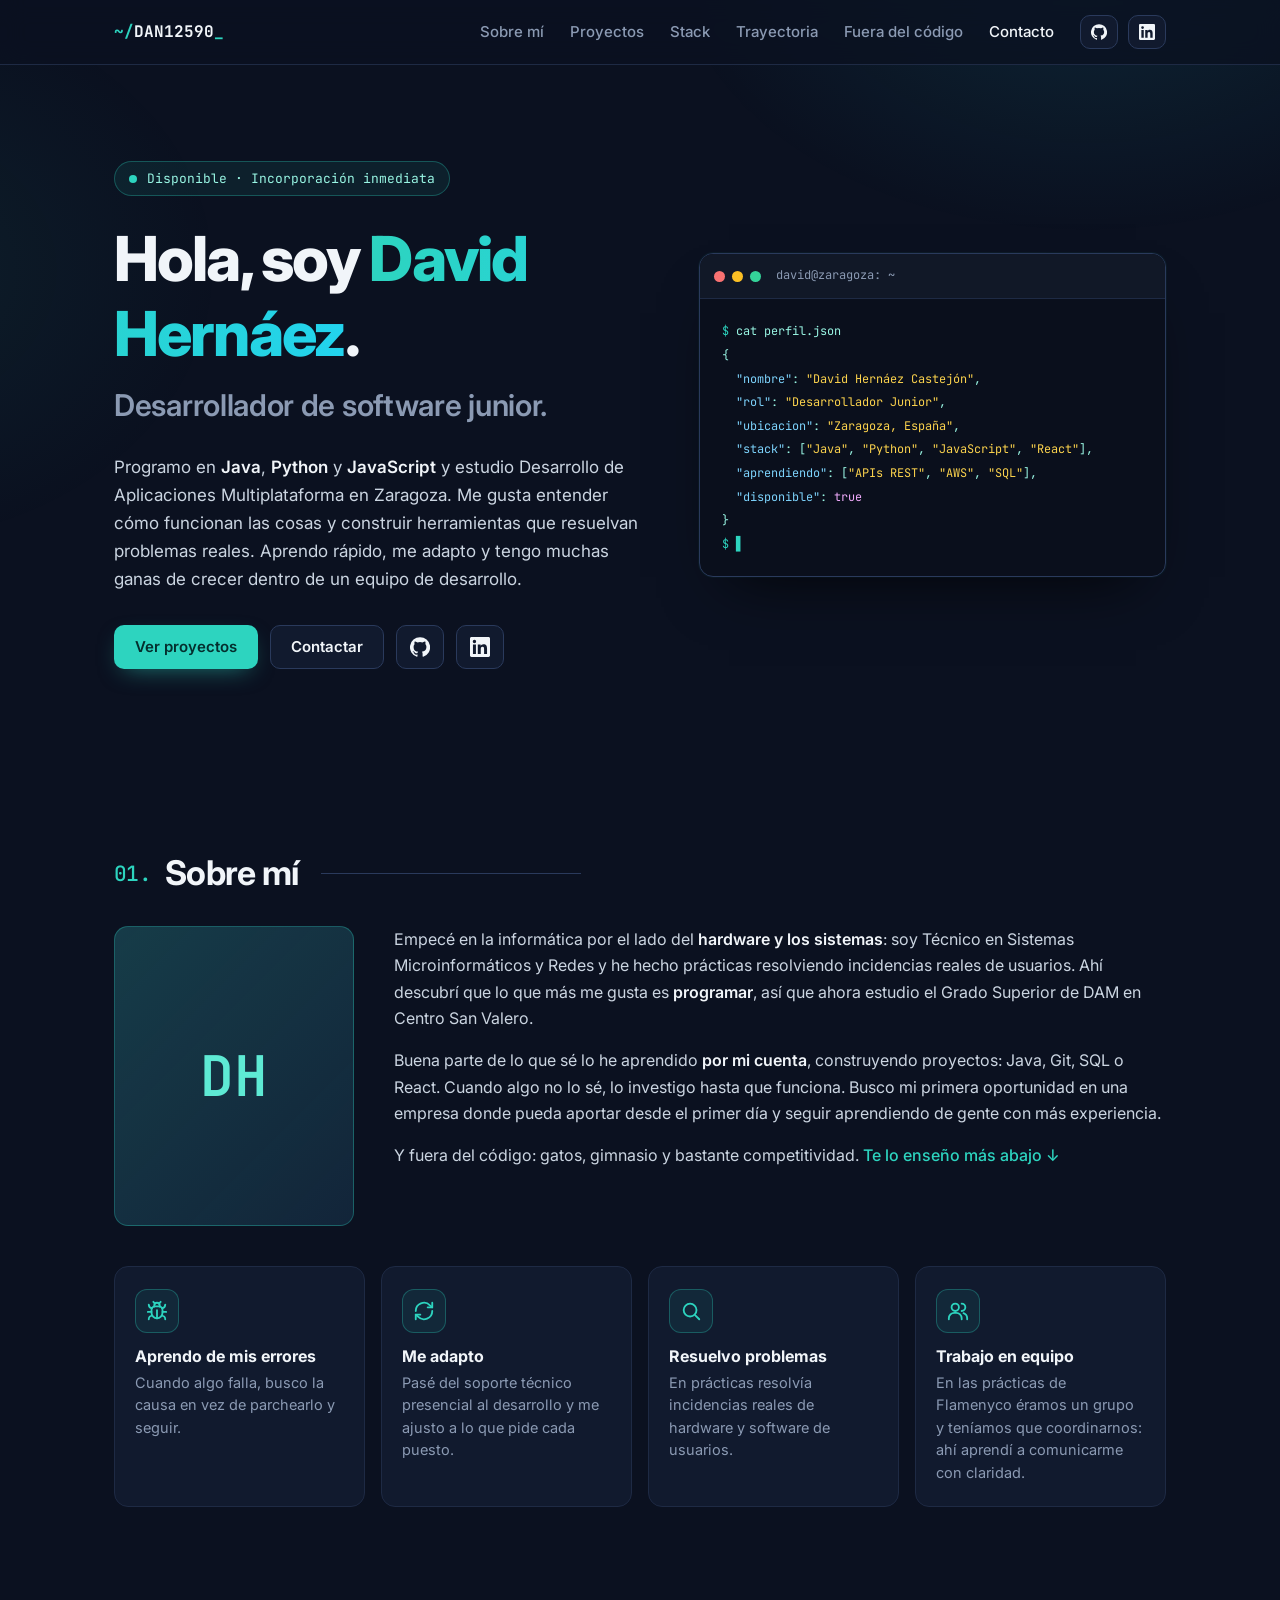
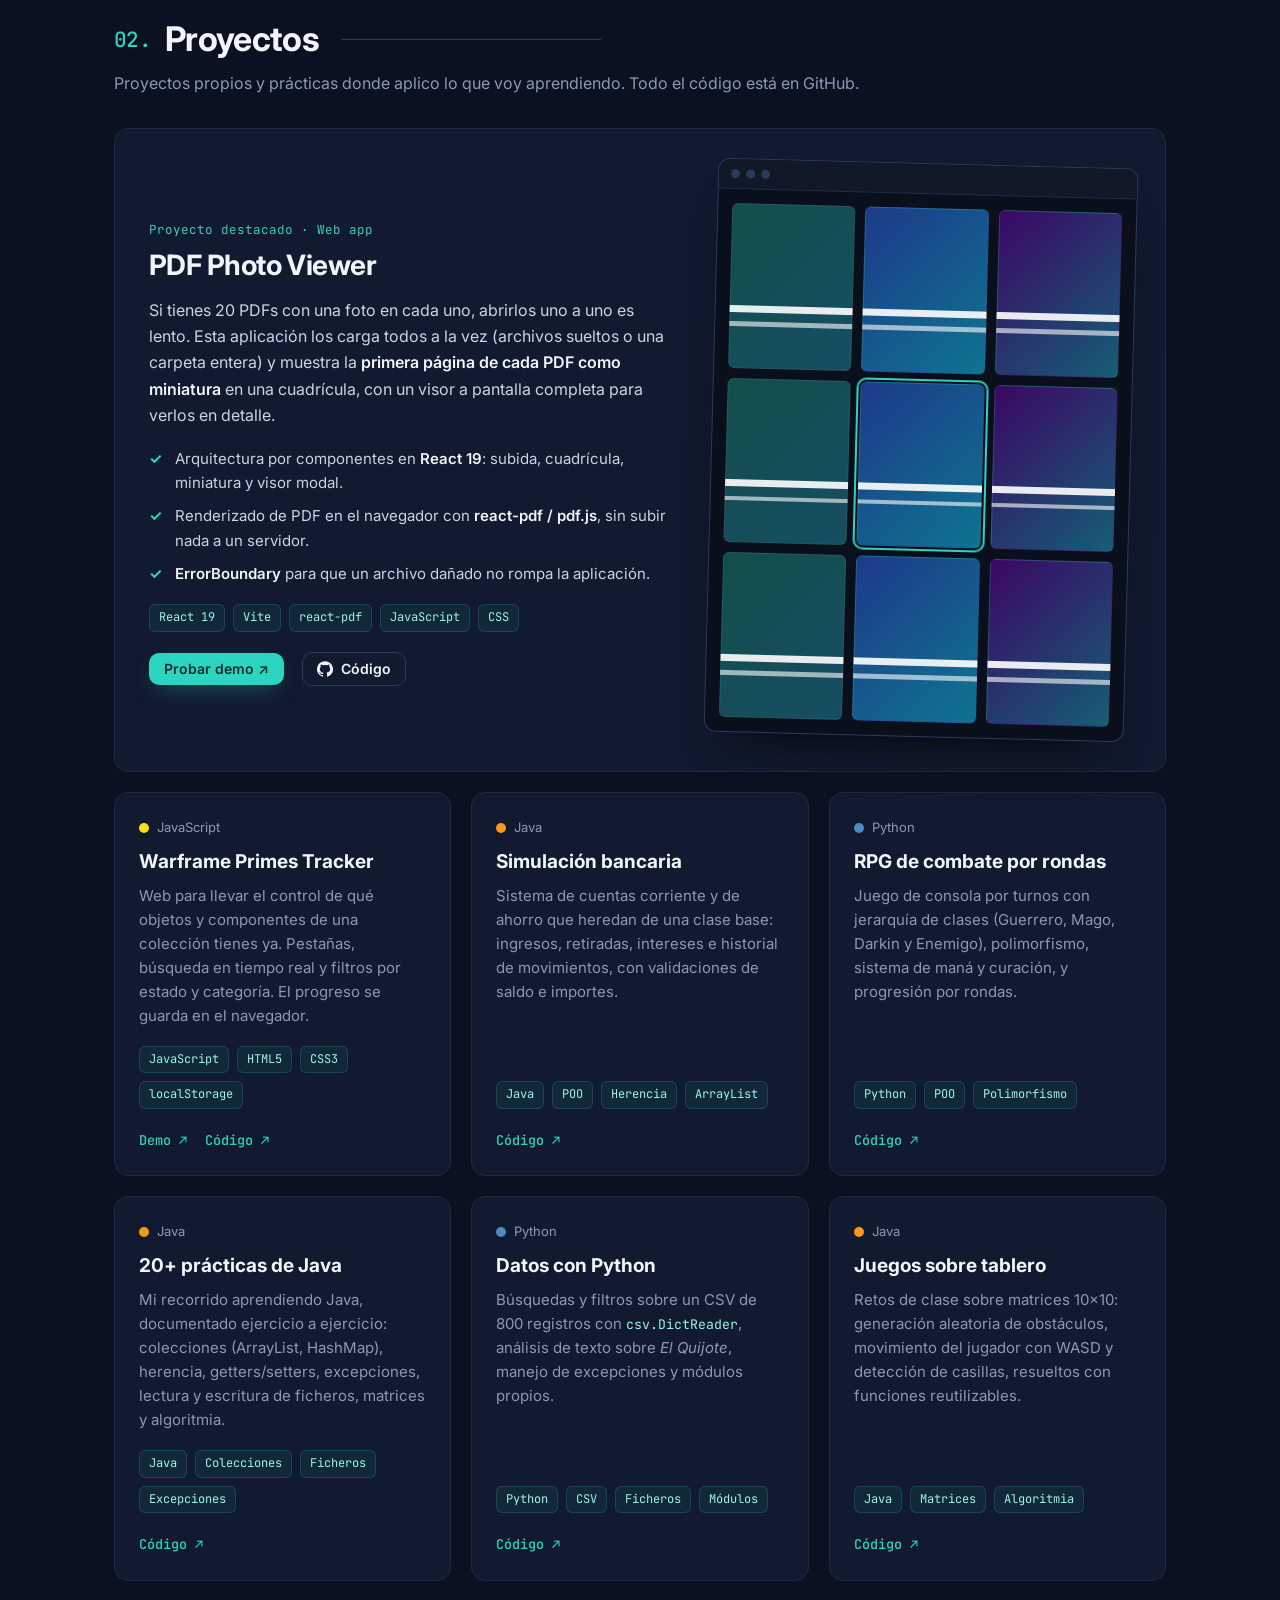
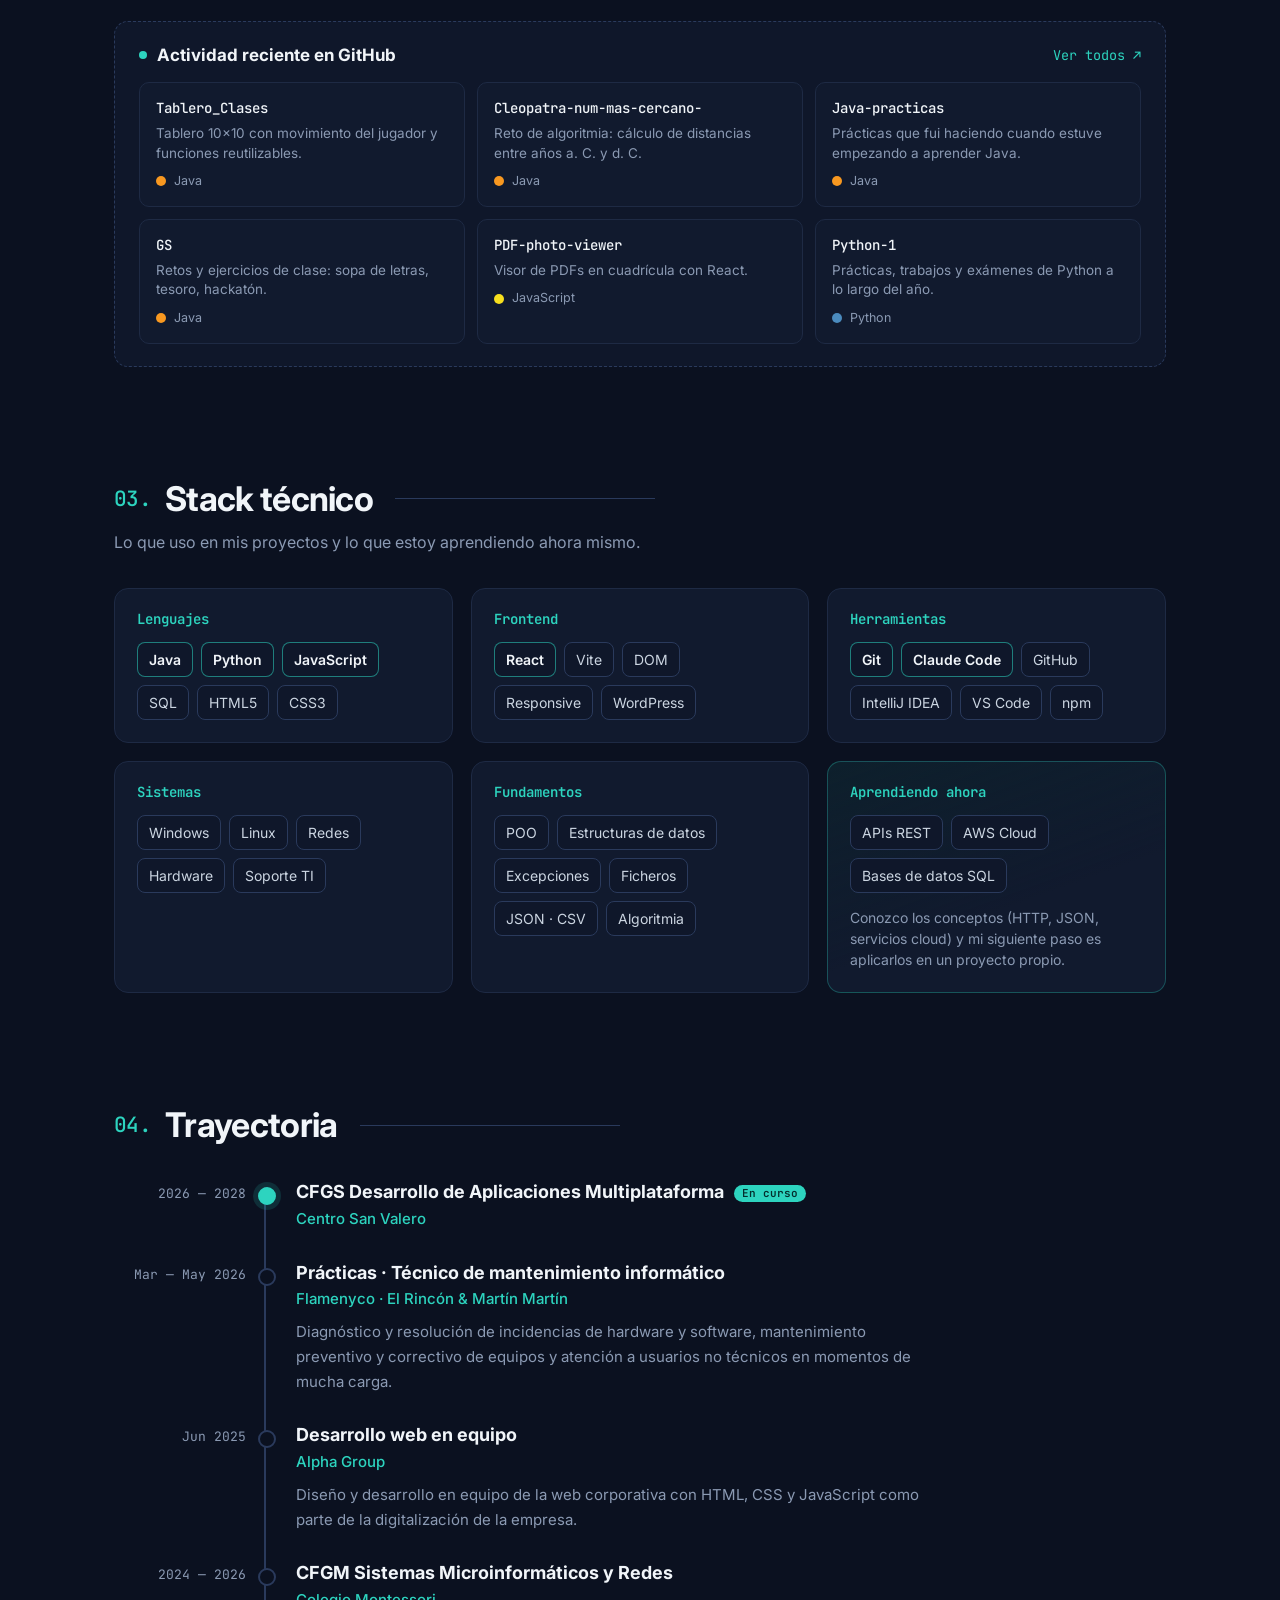
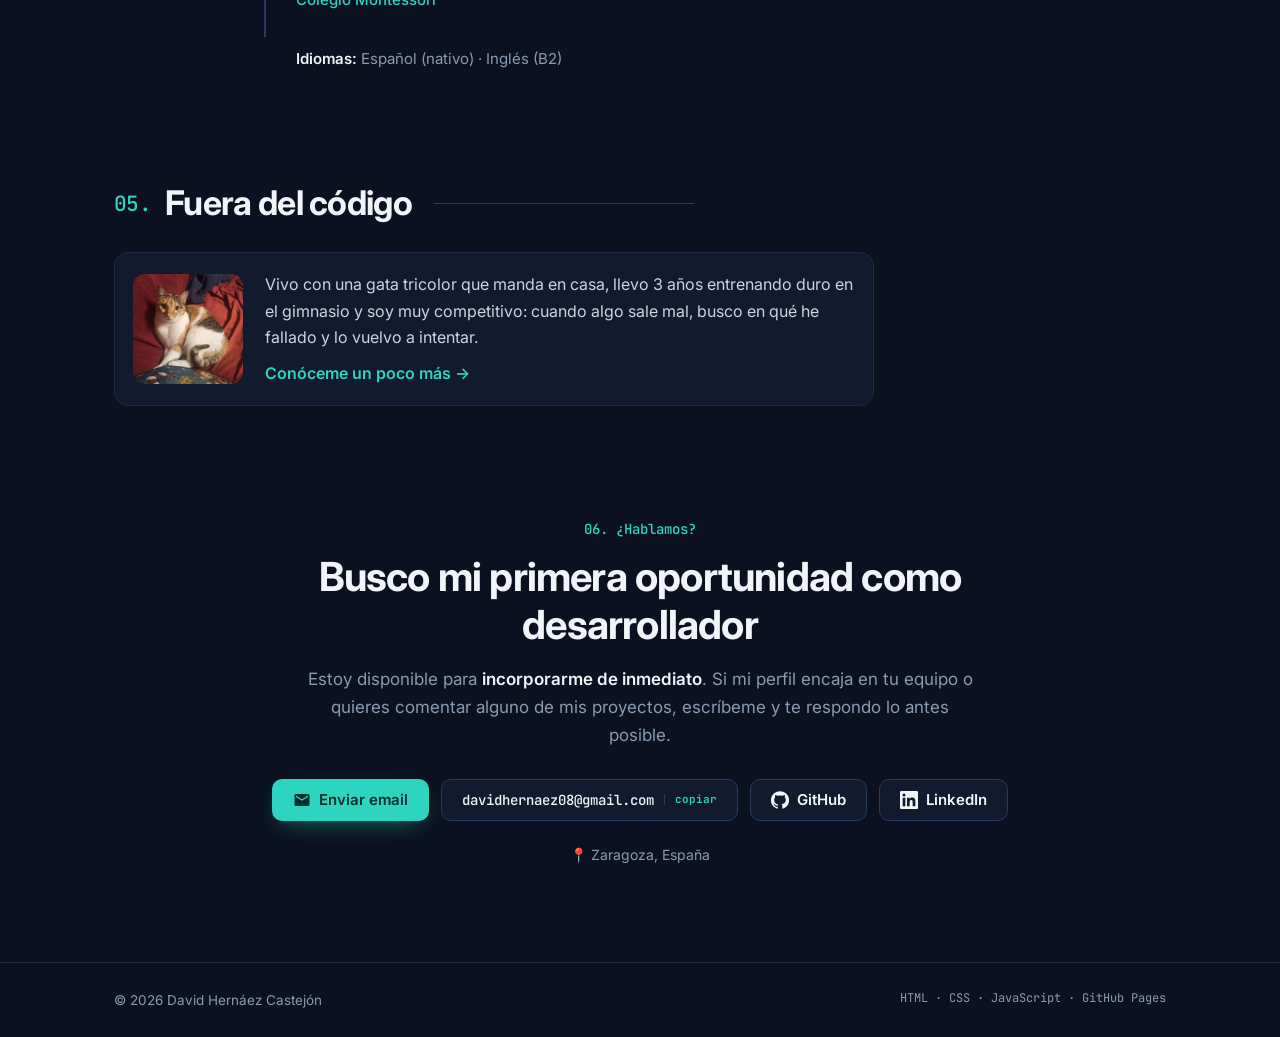
==== commit a88a4942: "Rehacer Sobre mí con hueco para foto y soft skills con ejemplos, y añadir Claude Code" ====
--- a/index.html
+++ b/index.html
@@ -19,7 +19,7 @@
   <link rel="preconnect" href="https://fonts.gstatic.com" crossorigin>
   <link href="https://fonts.googleapis.com/css2?family=Inter:wght@400;500;600;700;800&family=JetBrains+Mono:wght@400;500;600&display=swap" rel="stylesheet">
   <!-- El ?v= obliga al navegador a descargar el CSS nuevo en vez de usar el de la caché; hay que cambiarlo al tocar el CSS -->
-  <link rel="stylesheet" href="styles.css?v=2">
+  <link rel="stylesheet" href="styles.css?v=3">
 </head>
 <body>
   <!-- Solo aparece al navegar con Tab -->
@@ -104,6 +104,11 @@
     <section id="sobre-mi" class="section wrap reveal">
       <h2 class="section-title"><span class="section-num">01.</span> Sobre mí</h2>
       <div class="about">
+        <!-- Hueco para mi foto. Cuando la tenga, cambiar el div por:
+             <img src="img/david.webp" alt="David Hernáez" width="480" height="600"> -->
+        <div class="about-photo">
+          <div class="photo-placeholder" aria-hidden="true">DH</div>
+        </div>
         <div class="about-text">
           <p>
             Empecé en la informática por el lado del <strong>hardware y los sistemas</strong>: soy Técnico en
@@ -121,37 +126,31 @@
             Y fuera del código: gatos, gimnasio y bastante competitividad. <a href="#fuera-del-codigo">Te lo enseño más abajo ↓</a>
           </p>
         </div>
-        <ul class="traits">
-          <li>
-            <span class="trait-icon" aria-hidden="true">⚡</span>
-            <div>
-              <strong class="trait-title">Aprendo rápido</strong>
-              <span class="trait-text">Autodidacta: aprendo herramientas nuevas aplicándolas en proyectos reales.</span>
-            </div>
-          </li>
-          <li>
-            <span class="trait-icon" aria-hidden="true">🔄</span>
-            <div>
-              <strong class="trait-title">Me adapto</strong>
-              <span class="trait-text">Del soporte técnico presencial al desarrollo en equipo, me ajusto a lo que pide cada puesto.</span>
-            </div>
-          </li>
-          <li>
-            <span class="trait-icon" aria-hidden="true">🧩</span>
-            <div>
-              <strong class="trait-title">Resuelvo problemas</strong>
-              <span class="trait-text">Analizo antes de actuar, tanto con código como con incidencias de usuarios.</span>
-            </div>
-          </li>
-          <li>
-            <span class="trait-icon" aria-hidden="true">🤝</span>
-            <div>
-              <strong class="trait-title">Trabajo en equipo</strong>
-              <span class="trait-text">Comunico con claridad y mantengo la calma cuando hay presión.</span>
-            </div>
-          </li>
-        </ul>
-      </div>
+      </div>
+
+      <!-- Soft skills, cada una con un ejemplo real en vez de solo el adjetivo -->
+      <ul class="skills">
+        <li class="skill">
+          <span class="skill-icon" aria-hidden="true"><svg class="icon" viewBox="0 0 24 24"><use href="#icon-bug"/></svg></span>
+          <h3 class="skill-title">Aprendo de mis errores</h3>
+          <p class="skill-text">Cuando algo falla, busco la causa en vez de parchearlo y seguir.</p>
+        </li>
+        <li class="skill">
+          <span class="skill-icon" aria-hidden="true"><svg class="icon" viewBox="0 0 24 24"><use href="#icon-refresh"/></svg></span>
+          <h3 class="skill-title">Me adapto</h3>
+          <p class="skill-text">Pasé del soporte técnico presencial al desarrollo y me ajusto a lo que pide cada puesto.</p>
+        </li>
+        <li class="skill">
+          <span class="skill-icon" aria-hidden="true"><svg class="icon" viewBox="0 0 24 24"><use href="#icon-search"/></svg></span>
+          <h3 class="skill-title">Resuelvo problemas</h3>
+          <p class="skill-text">En prácticas resolvía incidencias reales de hardware y software de usuarios.</p>
+        </li>
+        <li class="skill">
+          <span class="skill-icon" aria-hidden="true"><svg class="icon" viewBox="0 0 24 24"><use href="#icon-users"/></svg></span>
+          <h3 class="skill-title">Trabajo en equipo</h3>
+          <p class="skill-text">En las prácticas de Flamenyco éramos un grupo y teníamos que coordinarnos: ahí aprendí a comunicarme con claridad.</p>
+        </li>
+      </ul>
     </section>
 
     <!-- Proyectos -->
@@ -285,7 +284,7 @@
         </div>
         <div class="stack-card">
           <h3>Herramientas</h3>
-          <div class="chips"><span class="is-main">Git</span><span>GitHub</span><span>GitHub Pages</span><span>IntelliJ IDEA</span><span>VS Code</span><span>npm</span></div>
+          <div class="chips"><span class="is-main">Git</span><span class="is-main">Claude Code</span><span>GitHub</span><span>IntelliJ IDEA</span><span>VS Code</span><span>npm</span></div>
         </div>
         <div class="stack-card">
           <h3>Sistemas</h3>
@@ -395,6 +394,11 @@
     <symbol id="icon-github" viewBox="0 0 24 24"><path fill="currentColor" d="M12 .3a12 12 0 0 0-3.8 23.4c.6.1.8-.3.8-.6v-2c-3.3.7-4-1.6-4-1.6-.6-1.4-1.4-1.8-1.4-1.8-1-.7.1-.7.1-.7 1.2.1 1.8 1.2 1.8 1.2 1 1.8 2.8 1.3 3.5 1 .1-.8.4-1.3.8-1.6-2.7-.3-5.5-1.3-5.5-6 0-1.2.5-2.3 1.3-3.1-.2-.4-.6-1.6.1-3.2 0 0 1-.3 3.3 1.2a11.5 11.5 0 0 1 6 0c2.3-1.5 3.3-1.2 3.3-1.2.6 1.6.2 2.8.1 3.2.8.8 1.3 1.9 1.3 3.2 0 4.6-2.8 5.6-5.5 5.9.5.4.9 1.1.9 2.2v3.3c0 .3.1.7.8.6A12 12 0 0 0 12 .3"/></symbol>
     <symbol id="icon-linkedin" viewBox="0 0 24 24"><path fill="currentColor" d="M20.45 20.45h-3.55v-5.57c0-1.33-.03-3.04-1.85-3.04-1.86 0-2.14 1.45-2.14 2.94v5.67H9.35V9h3.41v1.56h.05c.48-.9 1.64-1.85 3.37-1.85 3.6 0 4.27 2.37 4.27 5.46v6.28zM5.34 7.43a2.06 2.06 0 1 1 0-4.12 2.06 2.06 0 0 1 0 4.12zM7.12 20.45H3.56V9h3.56v11.45zM22.22 0H1.77C.79 0 0 .77 0 1.73v20.54C0 23.23.79 24 1.77 24h20.45c.98 0 1.78-.77 1.78-1.73V1.73C24 .77 23.2 0 22.22 0z"/></symbol>
     <symbol id="icon-mail" viewBox="0 0 24 24"><path fill="currentColor" d="M20 4H4a2 2 0 0 0-2 2v12a2 2 0 0 0 2 2h16a2 2 0 0 0 2-2V6a2 2 0 0 0-2-2zm0 4-8 5-8-5V6l8 5 8-5z"/></symbol>
+    <!-- Iconos de línea para las soft skills -->
+    <symbol id="icon-bug" viewBox="0 0 24 24"><g fill="none" stroke="currentColor" stroke-width="2" stroke-linecap="round" stroke-linejoin="round"><path d="m8 2 1.9 1.9"/><path d="M14.1 3.9 16 2"/><path d="M9 7.1V6a3 3 0 1 1 6 0v1.1"/><path d="M12 20c-3.3 0-6-2.7-6-6v-3a4 4 0 0 1 4-4h4a4 4 0 0 1 4 4v3c0 3.3-2.7 6-6 6z"/><path d="M12 20v-9"/><path d="M6 13H2"/><path d="M22 13h-4"/><path d="M3 21c0-2.1 1.7-3.9 3.8-4"/><path d="M21 21c0-2.1-1.7-3.9-3.8-4"/><path d="M3 5c0 2.1 1.6 3.8 3.6 4"/><path d="M21 5c0 2.1-1.6 3.8-3.6 4"/></g></symbol>
+    <symbol id="icon-refresh" viewBox="0 0 24 24"><g fill="none" stroke="currentColor" stroke-width="2" stroke-linecap="round" stroke-linejoin="round"><path d="M3 12a9 9 0 0 1 15.5-6.2L21 8"/><path d="M21 3v5h-5"/><path d="M21 12a9 9 0 0 1-15.5 6.2L3 16"/><path d="M3 21v-5h5"/></g></symbol>
+    <symbol id="icon-search" viewBox="0 0 24 24"><g fill="none" stroke="currentColor" stroke-width="2" stroke-linecap="round" stroke-linejoin="round"><circle cx="11" cy="11" r="7"/><path d="m21 21-4.3-4.3"/></g></symbol>
+    <symbol id="icon-users" viewBox="0 0 24 24"><g fill="none" stroke="currentColor" stroke-width="2" stroke-linecap="round" stroke-linejoin="round"><circle cx="9" cy="8" r="4"/><path d="M2 21v-1a6 6 0 0 1 6-6h2a6 6 0 0 1 6 6v1"/><path d="M16 4a4 4 0 0 1 0 8"/><path d="M22 21v-1a6 6 0 0 0-4-5.6"/></g></symbol>
   </svg>
 
   <script src="script.js?v=2" defer></script>
--- a/styles.css
+++ b/styles.css
@@ -466,12 +466,34 @@
   color: var(--muted);
 }
 
-/* Sobre mí */
+/* Sobre mí: foto a la izquierda y texto a la derecha */
 .about {
   display: grid;
-  grid-template-columns: 1.2fr 1fr;
+  grid-template-columns: 240px 1fr;
+  align-items: start;
   gap: 40px;
   margin-top: 32px;
+}
+
+.about-photo img,
+.photo-placeholder {
+  display: block;
+  width: 100%;
+  aspect-ratio: 4 / 5;
+  border: 1px solid var(--accent-border);
+  border-radius: var(--radius);
+  object-fit: cover;
+}
+
+/* Mientras no hay foto, las iniciales sobre un degradado */
+.photo-placeholder {
+  display: grid;
+  place-items: center;
+  background: linear-gradient(135deg, rgba(45, 212, 191, .18), rgba(34, 211, 238, .06)), var(--card);
+  color: var(--accent-light);
+  font-family: var(--mono);
+  font-size: 56px;
+  font-weight: 600;
 }
 
 .about-text p + p {
@@ -483,37 +505,56 @@
   font-weight: 500;
 }
 
-.traits {
+/* Soft skills: 4 tarjetas en fila */
+.skills {
   display: grid;
-  gap: 12px;
-  margin: 0;
+  grid-template-columns: repeat(4, 1fr);
+  gap: 16px;
+  margin: 40px 0 0;
   padding: 0;
   list-style: none;
 }
 
-.traits li {
-  display: flex;
-  align-items: flex-start;
-  gap: 14px;
-  padding: 14px 16px;
+.skill {
+  padding: 22px 20px;
   border: 1px solid var(--line);
+  border-radius: var(--radius);
+  background: var(--card);
+  transition: border-color .2s ease, transform .2s ease;
+}
+
+.skill:hover {
+  border-color: var(--accent-hover);
+  transform: translateY(-3px);
+}
+
+.skill-icon {
+  display: inline-grid;
+  place-items: center;
+  width: 44px;
+  height: 44px;
+  margin-bottom: 14px;
+  border: 1px solid var(--accent-border);
   border-radius: 12px;
-  background: var(--card);
-}
-
-.trait-icon {
-  font-size: 20px;
-  line-height: 1.3;
-}
-
-.trait-title {
-  display: block;
-}
-
-.trait-text {
+  background: var(--accent-soft);
+  color: var(--accent);
+}
+
+.skill-icon .icon {
+  width: 22px;
+  height: 22px;
+}
+
+.skill-title {
+  margin-bottom: 6px;
+  color: var(--white);
+  font-size: 16px;
+}
+
+.skill-text {
   color: var(--muted);
   font-size: 14.5px;
-  line-height: 1.5;
+  line-height: 1.55;
 }
 
 /* Proyectos */
@@ -1293,7 +1334,15 @@
     padding-bottom: 64px;
   }
 
-  .about,
+  .about {
+    grid-template-columns: 180px 1fr;
+    gap: 28px;
+  }
+
+  .skills {
+    grid-template-columns: repeat(2, 1fr);
+  }
+
   .hobby,
   .hobby-reverse {
     grid-template-columns: 1fr;
@@ -1383,6 +1432,31 @@
     padding: 0 16px;
   }
 
+  .about {
+    grid-template-columns: 1fr;
+  }
+
+  .about-photo {
+    width: 180px;
+  }
+
+  .skills {
+    grid-template-columns: 1fr;
+  }
+
+  /* En móvil el icono va a la izquierda para que ocupen menos alto */
+  .skill {
+    display: grid;
+    grid-template-columns: 44px 1fr;
+    column-gap: 14px;
+    padding: 16px;
+  }
+
+  .skill-icon {
+    grid-row: span 2;
+    margin-bottom: 0;
+  }
+
   .teaser {
     flex-direction: column;
     align-items: flex-start;
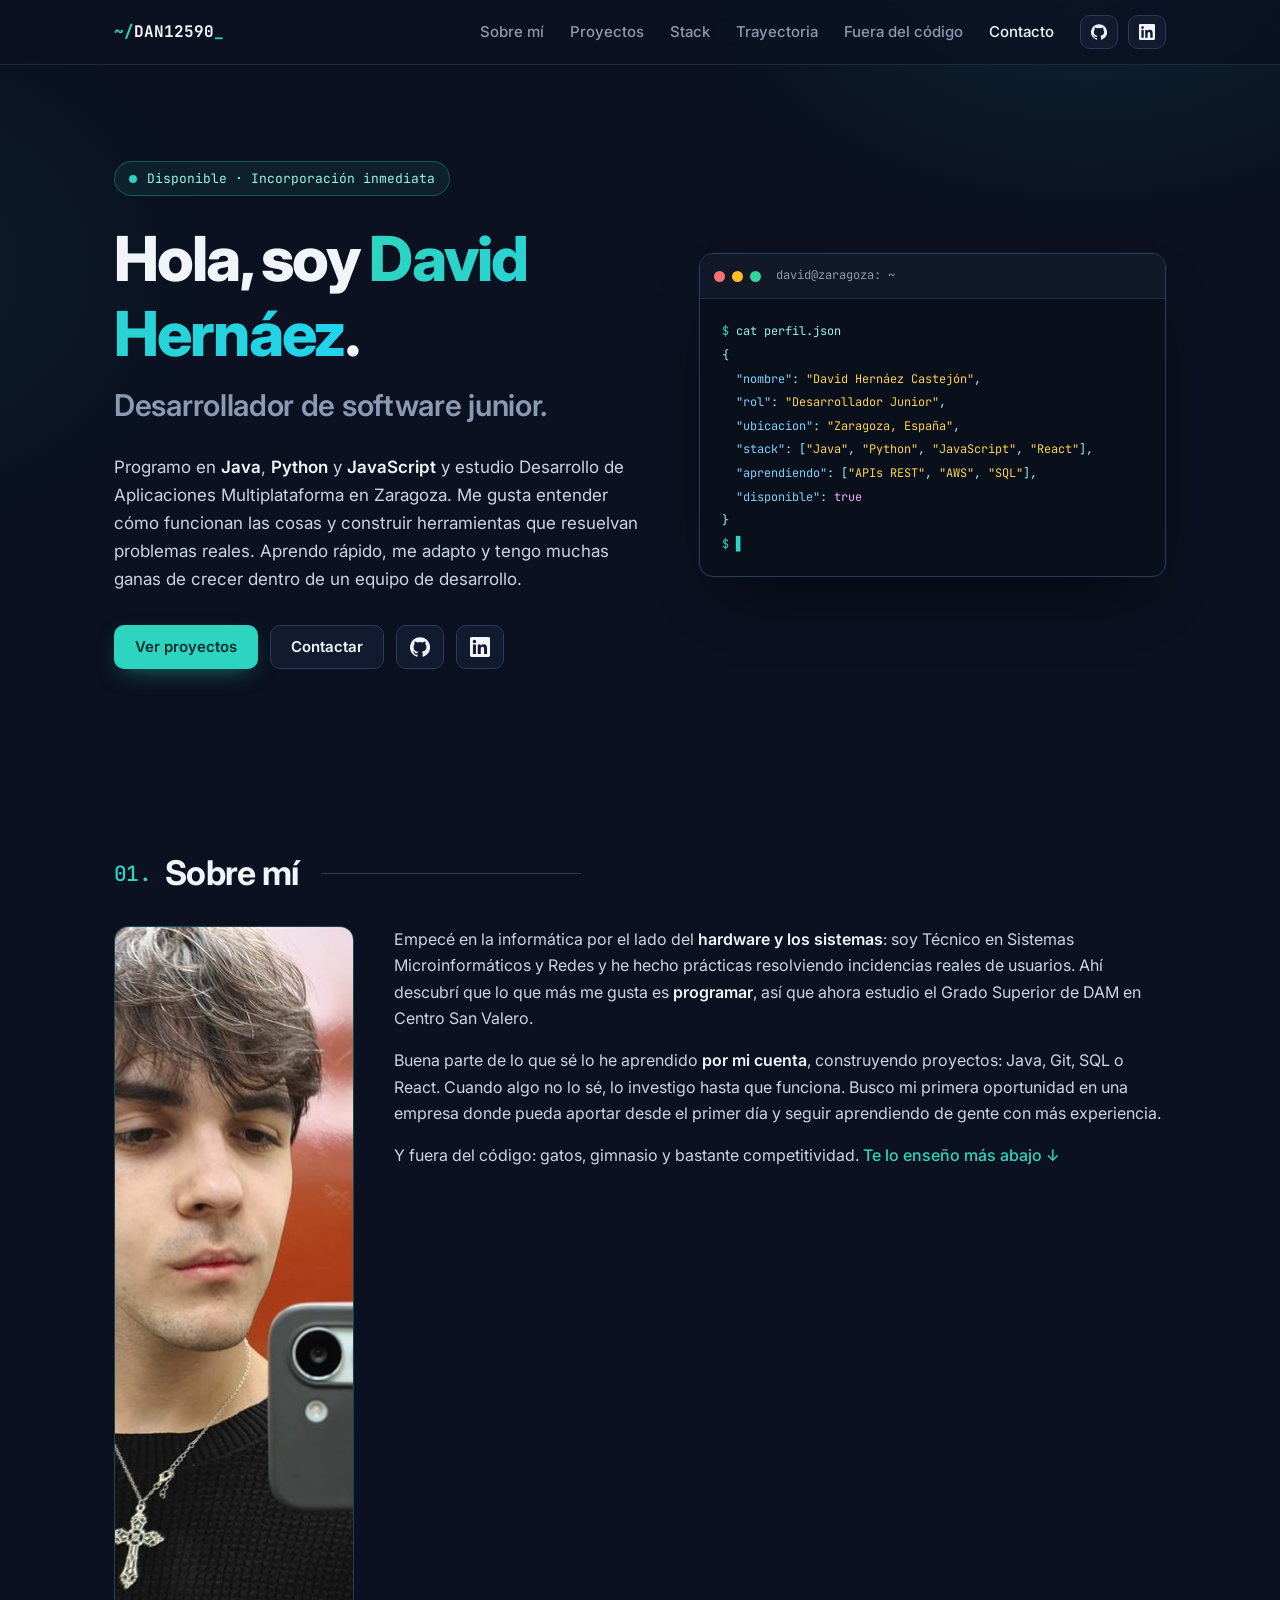
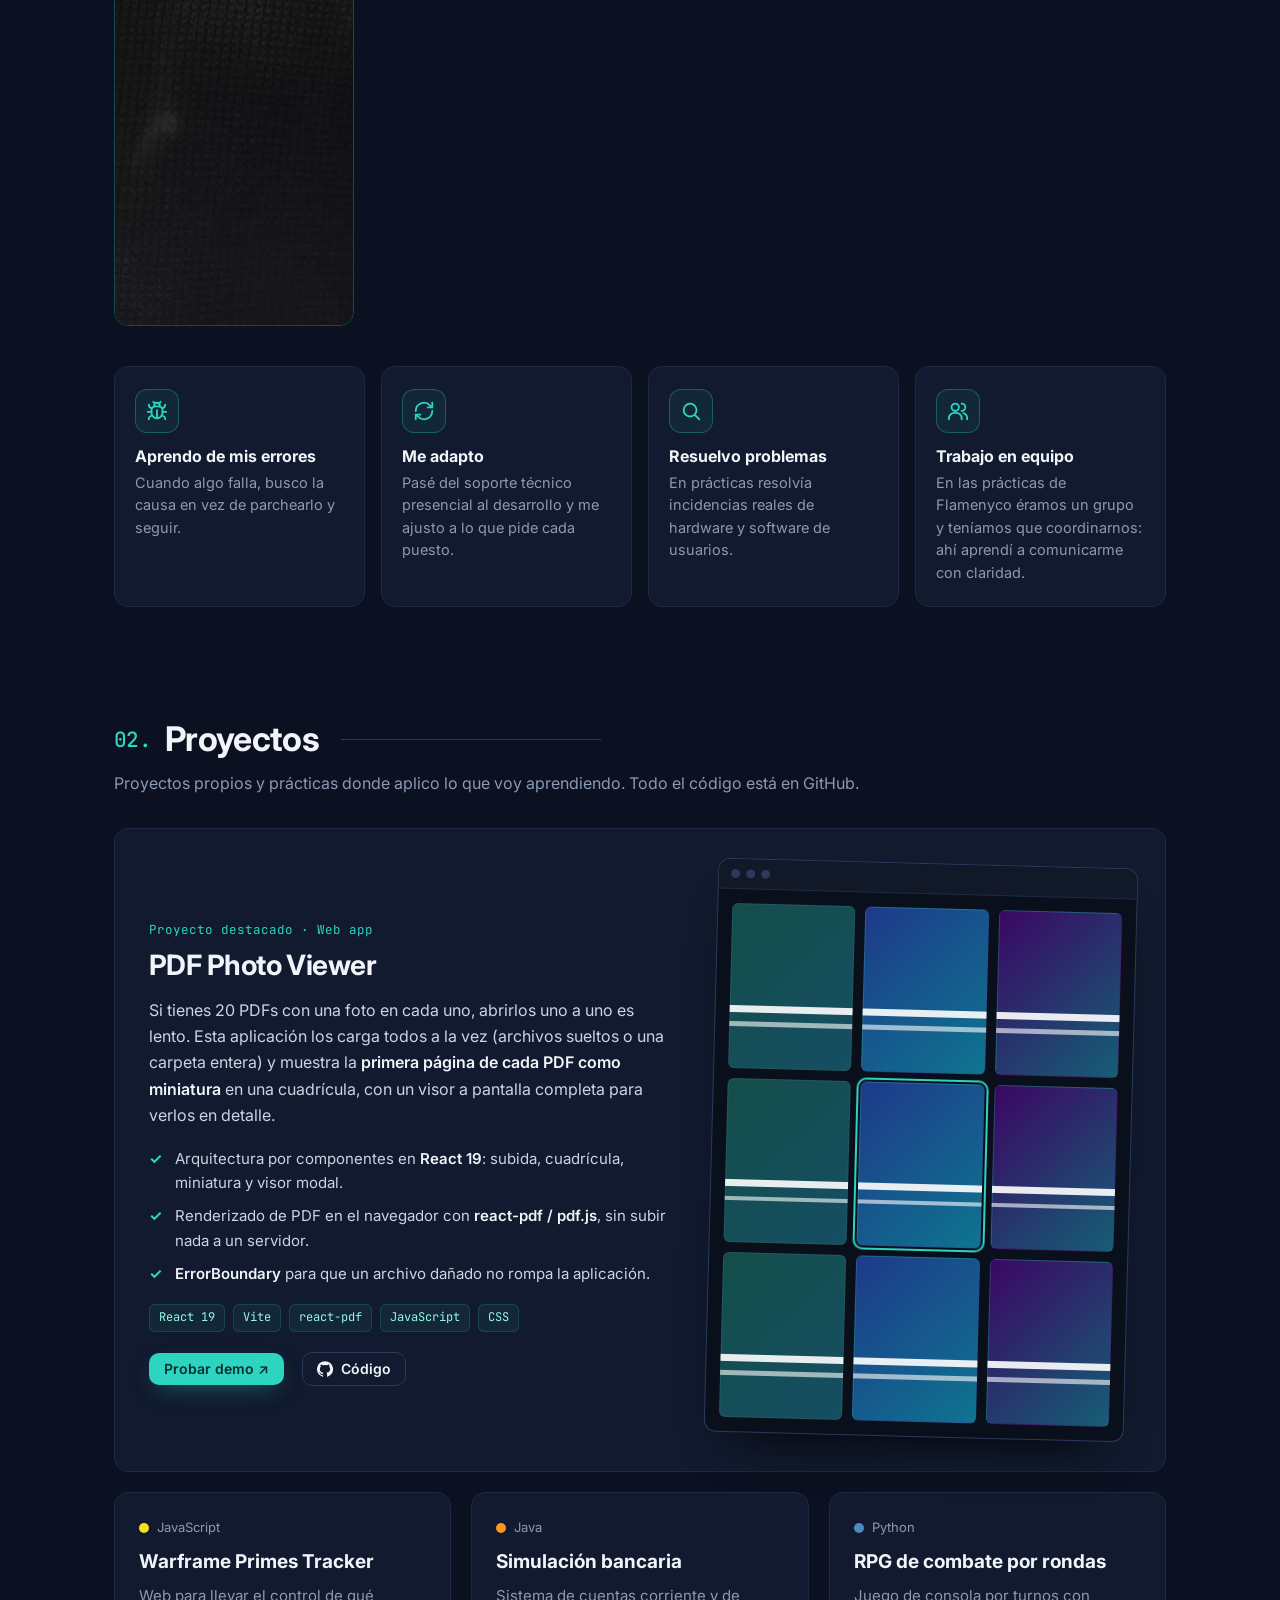
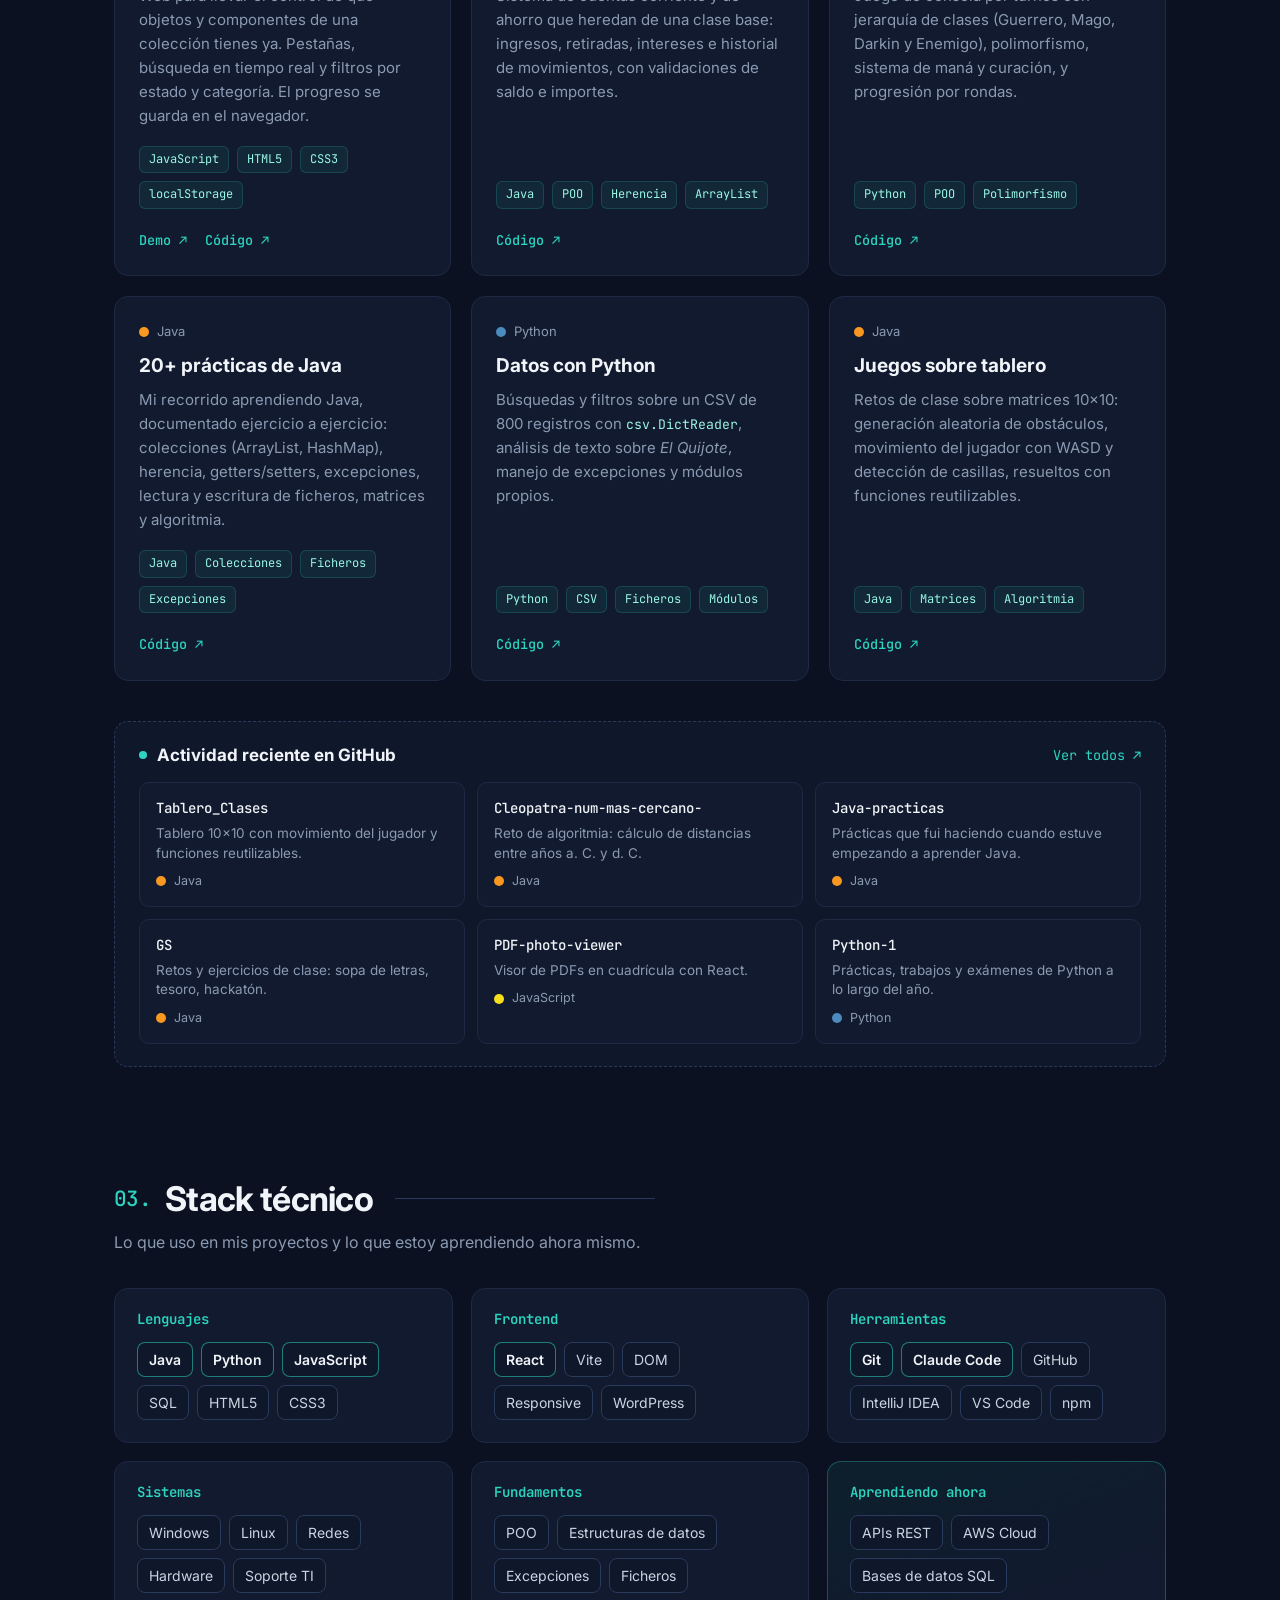
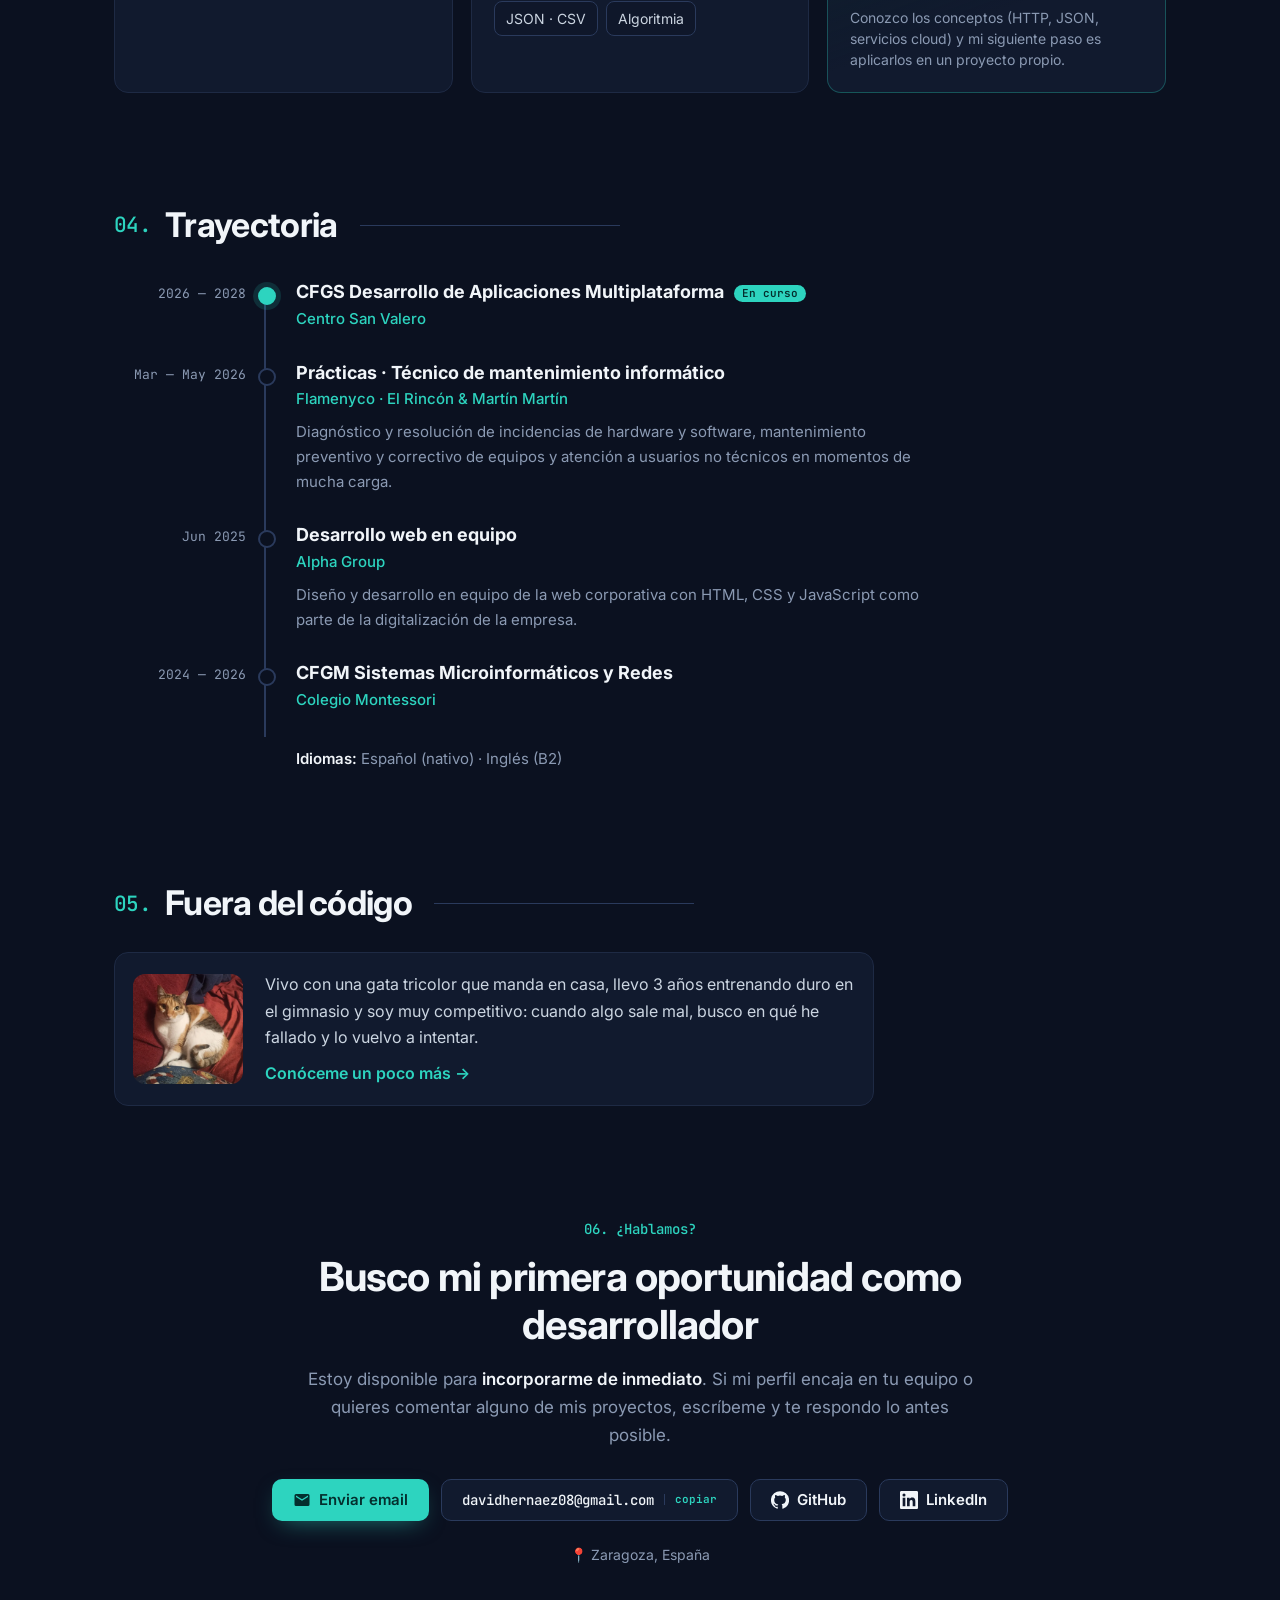
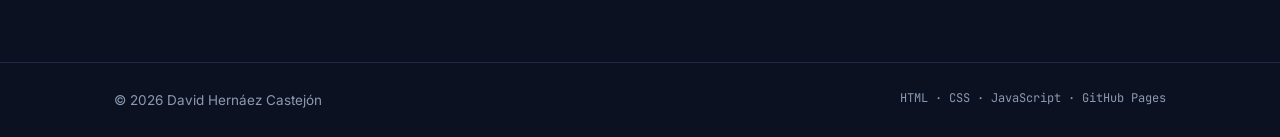
==== commit 4136e313: "foto en sobre mi" ====
--- a/index.html
+++ b/index.html
@@ -104,10 +104,8 @@
     <section id="sobre-mi" class="section wrap reveal">
       <h2 class="section-title"><span class="section-num">01.</span> Sobre mí</h2>
       <div class="about">
-        <!-- Hueco para mi foto. Cuando la tenga, cambiar el div por:
-             <img src="img/david.webp" alt="David Hernáez" width="480" height="600"> -->
         <div class="about-photo">
-          <div class="photo-placeholder" aria-hidden="true">DH</div>
+          <img src="img/david.jpg" alt="David Hernáez" width="800" height="1000">
         </div>
         <div class="about-text">
           <p>
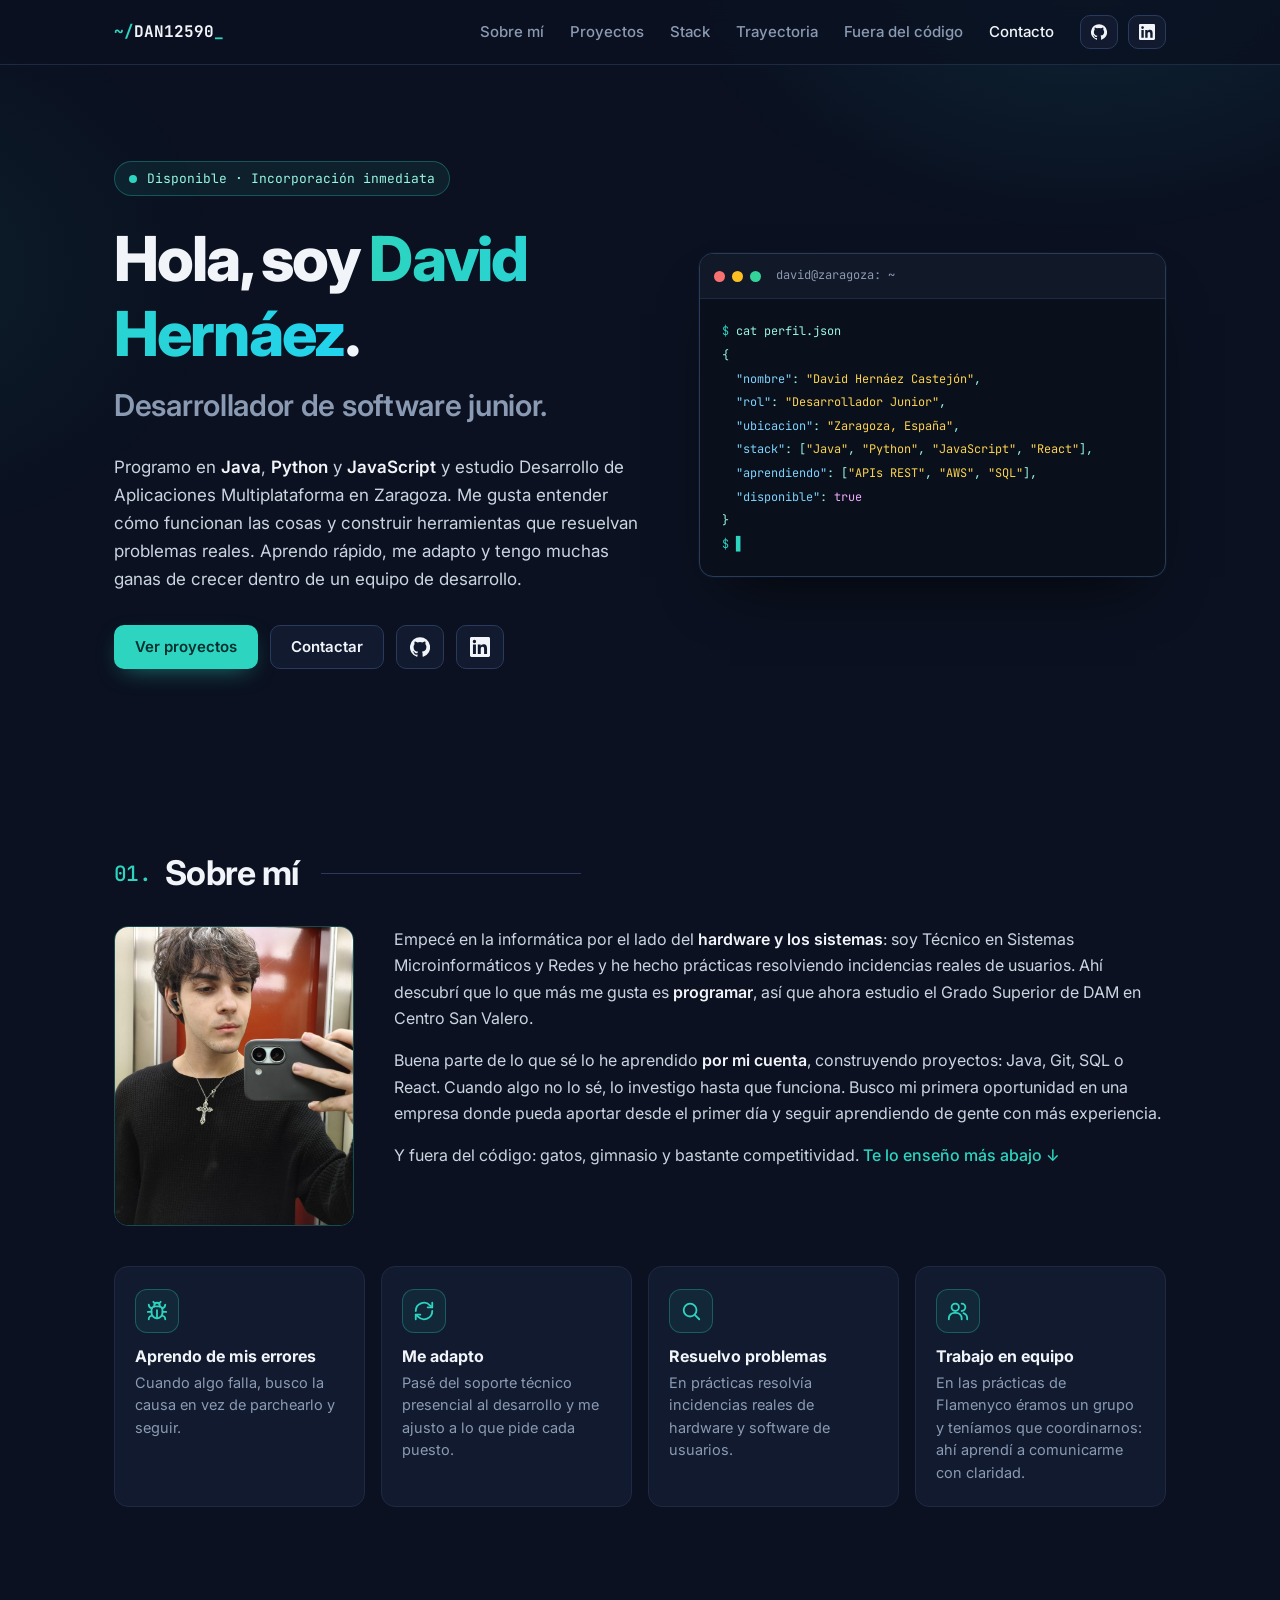
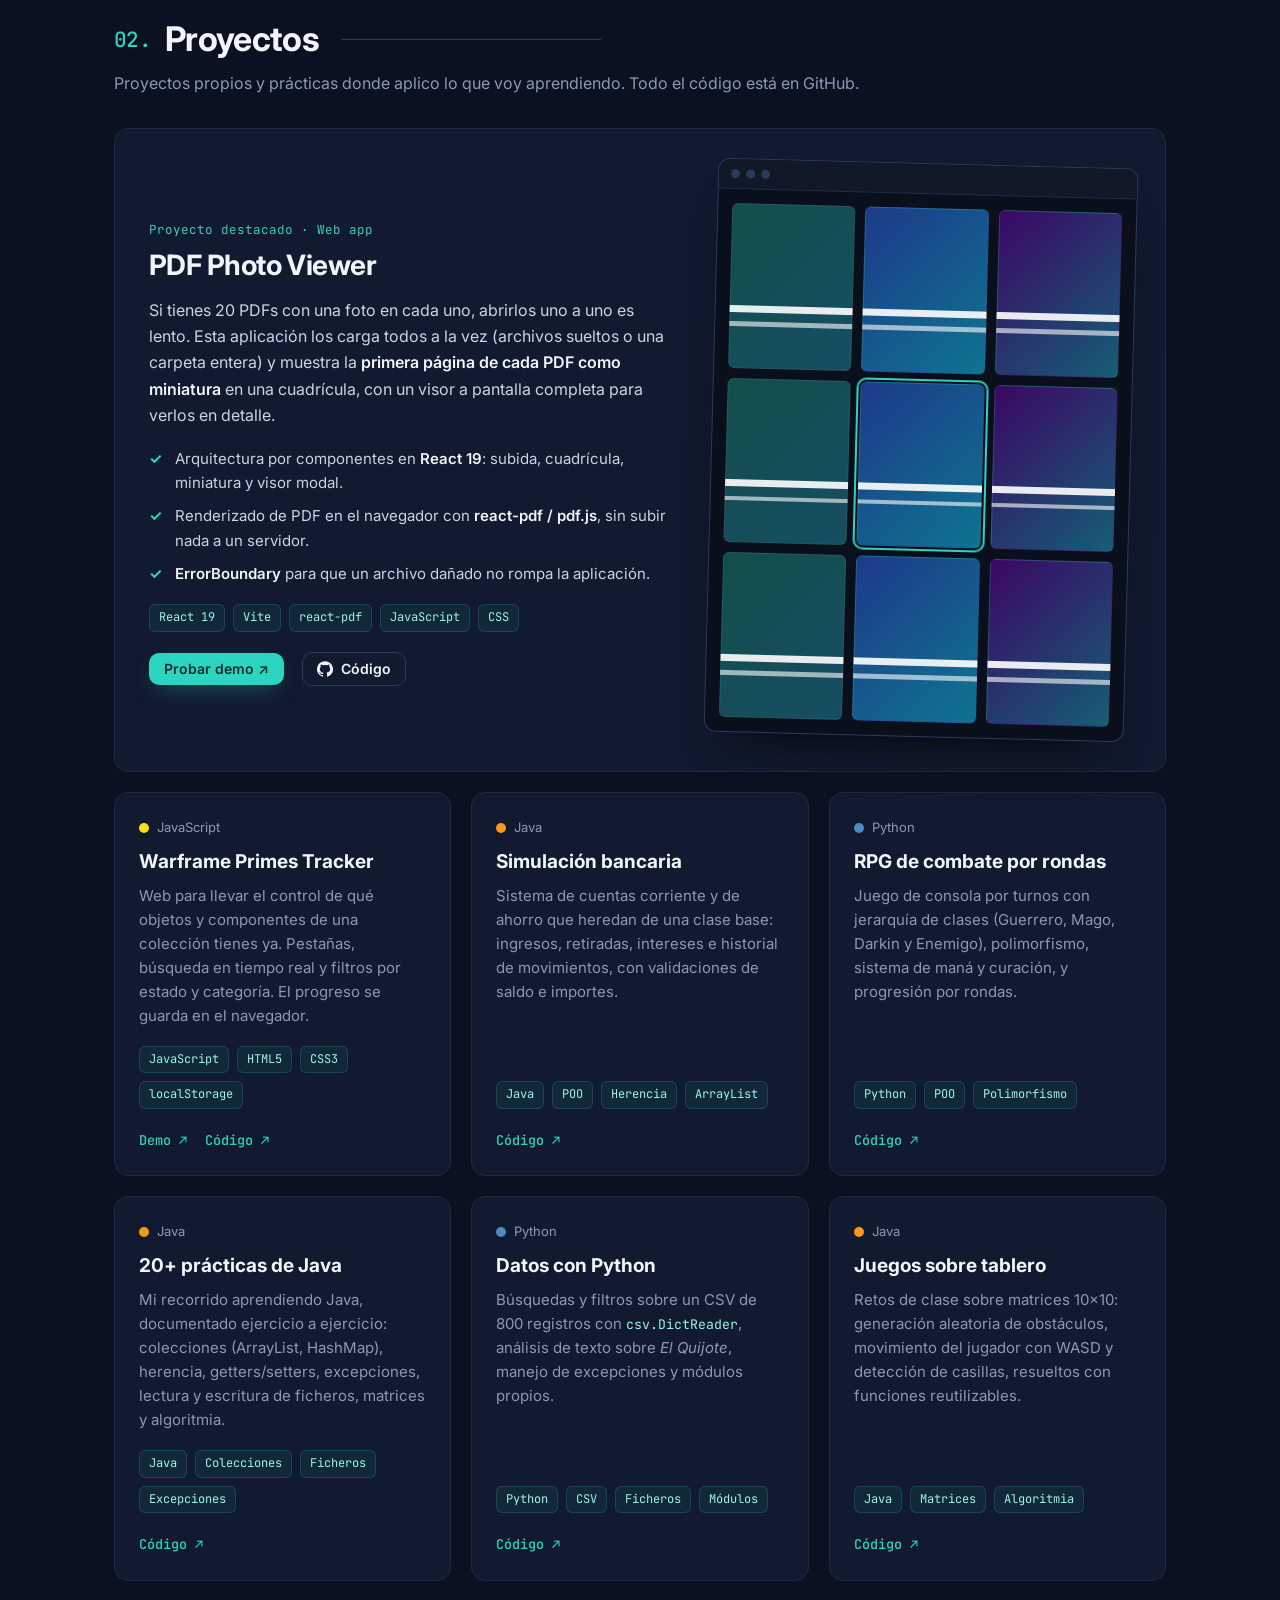
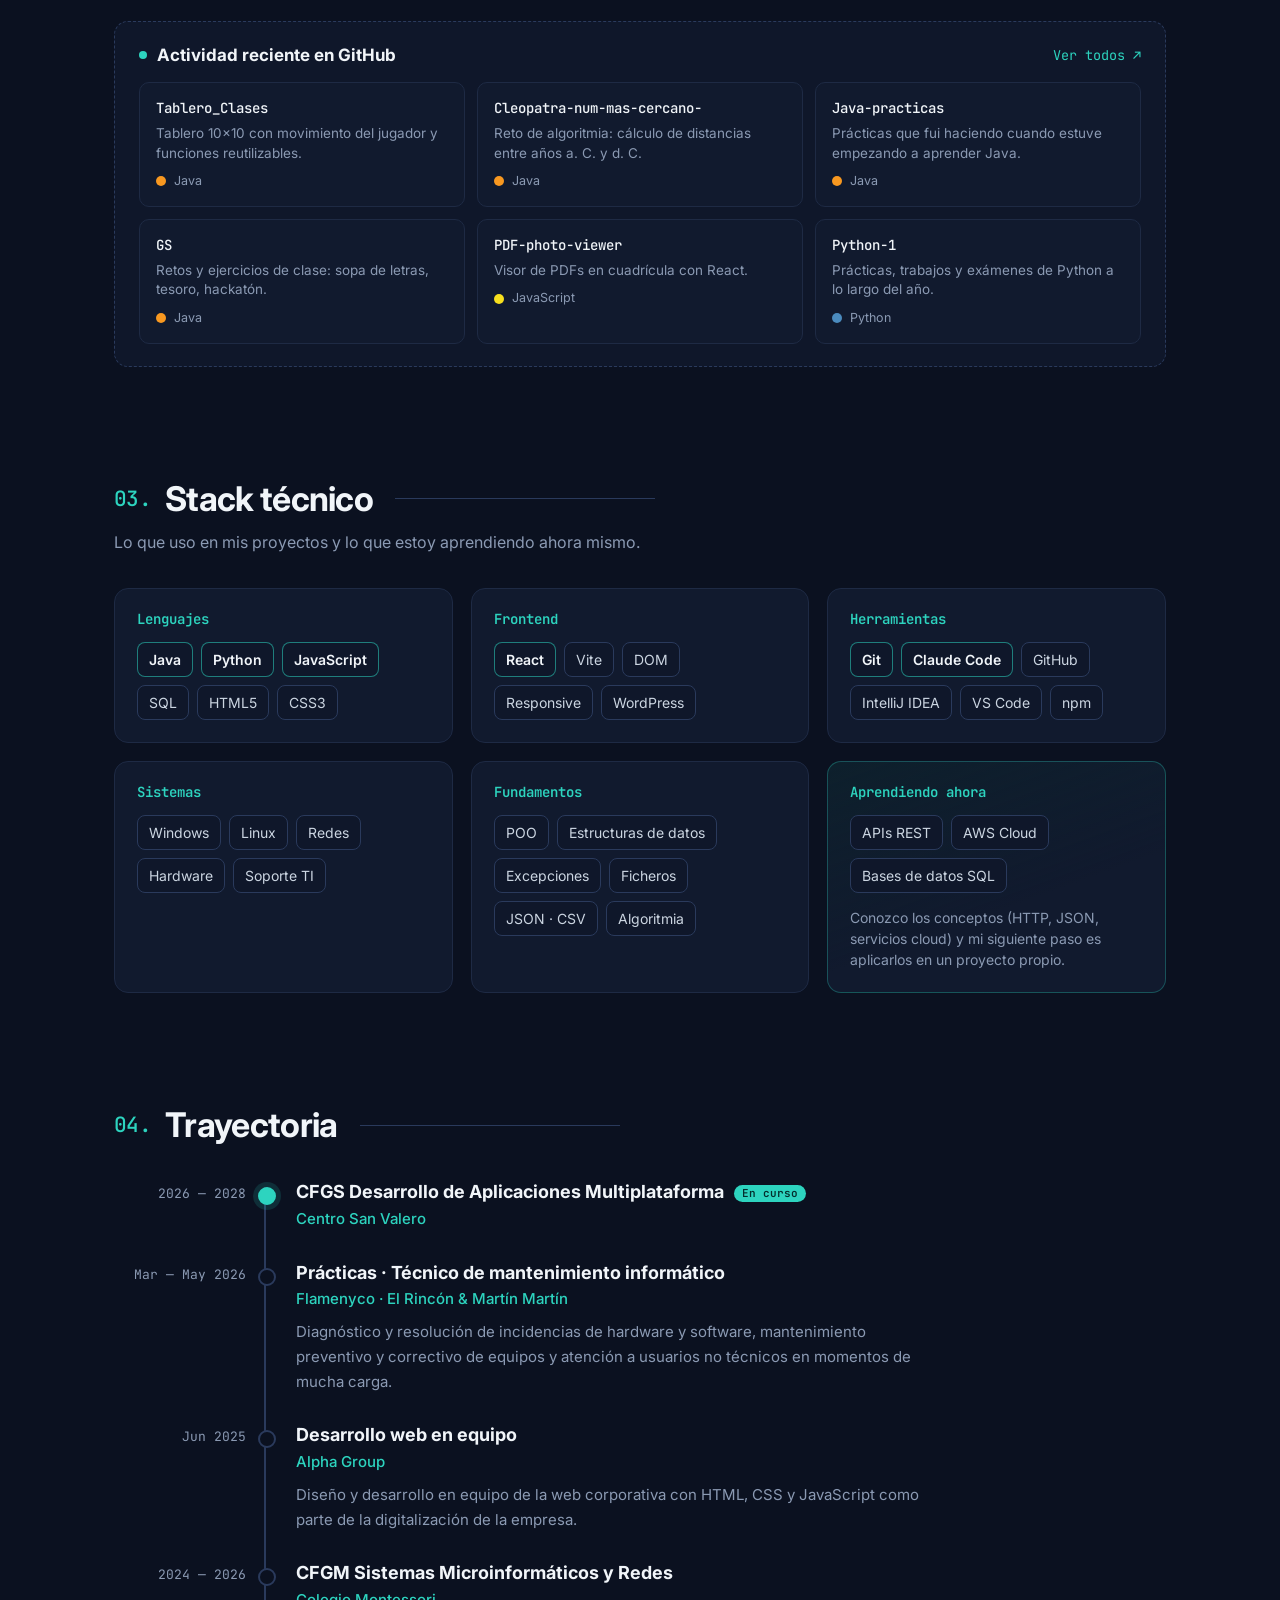
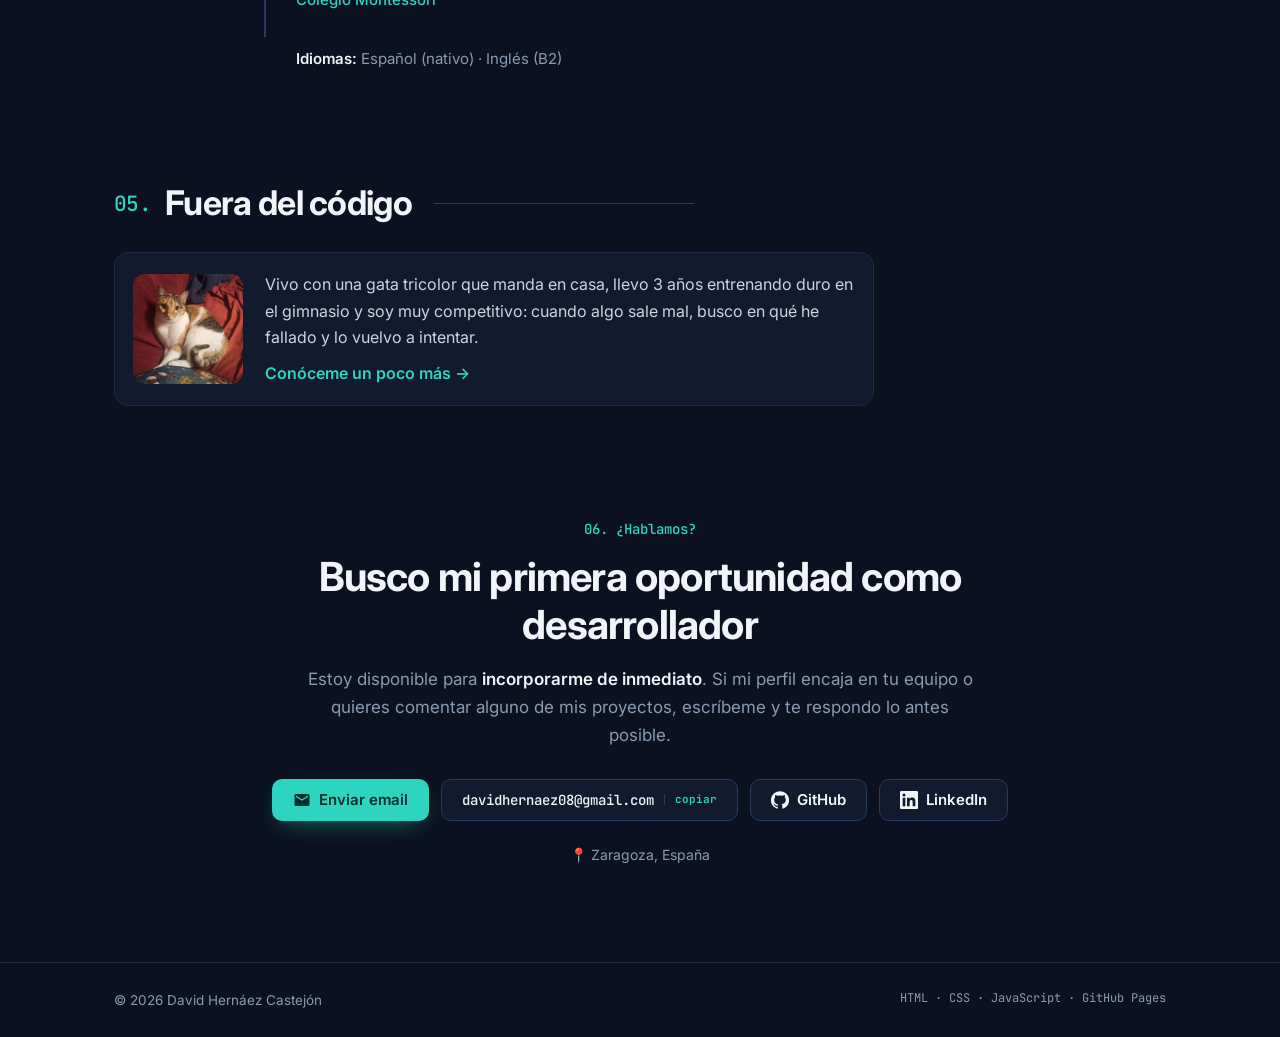
==== commit 281f12f1: "forzar que se cargue el css nuevo" ====
--- a/index.html
+++ b/index.html
@@ -19,7 +19,7 @@
   <link rel="preconnect" href="https://fonts.gstatic.com" crossorigin>
   <link href="https://fonts.googleapis.com/css2?family=Inter:wght@400;500;600;700;800&family=JetBrains+Mono:wght@400;500;600&display=swap" rel="stylesheet">
   <!-- El ?v= obliga al navegador a descargar el CSS nuevo en vez de usar el de la caché; hay que cambiarlo al tocar el CSS -->
-  <link rel="stylesheet" href="styles.css?v=3">
+  <link rel="stylesheet" href="styles.css?v=4">
 </head>
 <body>
   <!-- Solo aparece al navegar con Tab -->
--- a/styles.css
+++ b/styles.css
@@ -479,6 +479,7 @@
 .photo-placeholder {
   display: block;
   width: 100%;
+  height: auto;
   aspect-ratio: 4 / 5;
   border: 1px solid var(--accent-border);
   border-radius: var(--radius);
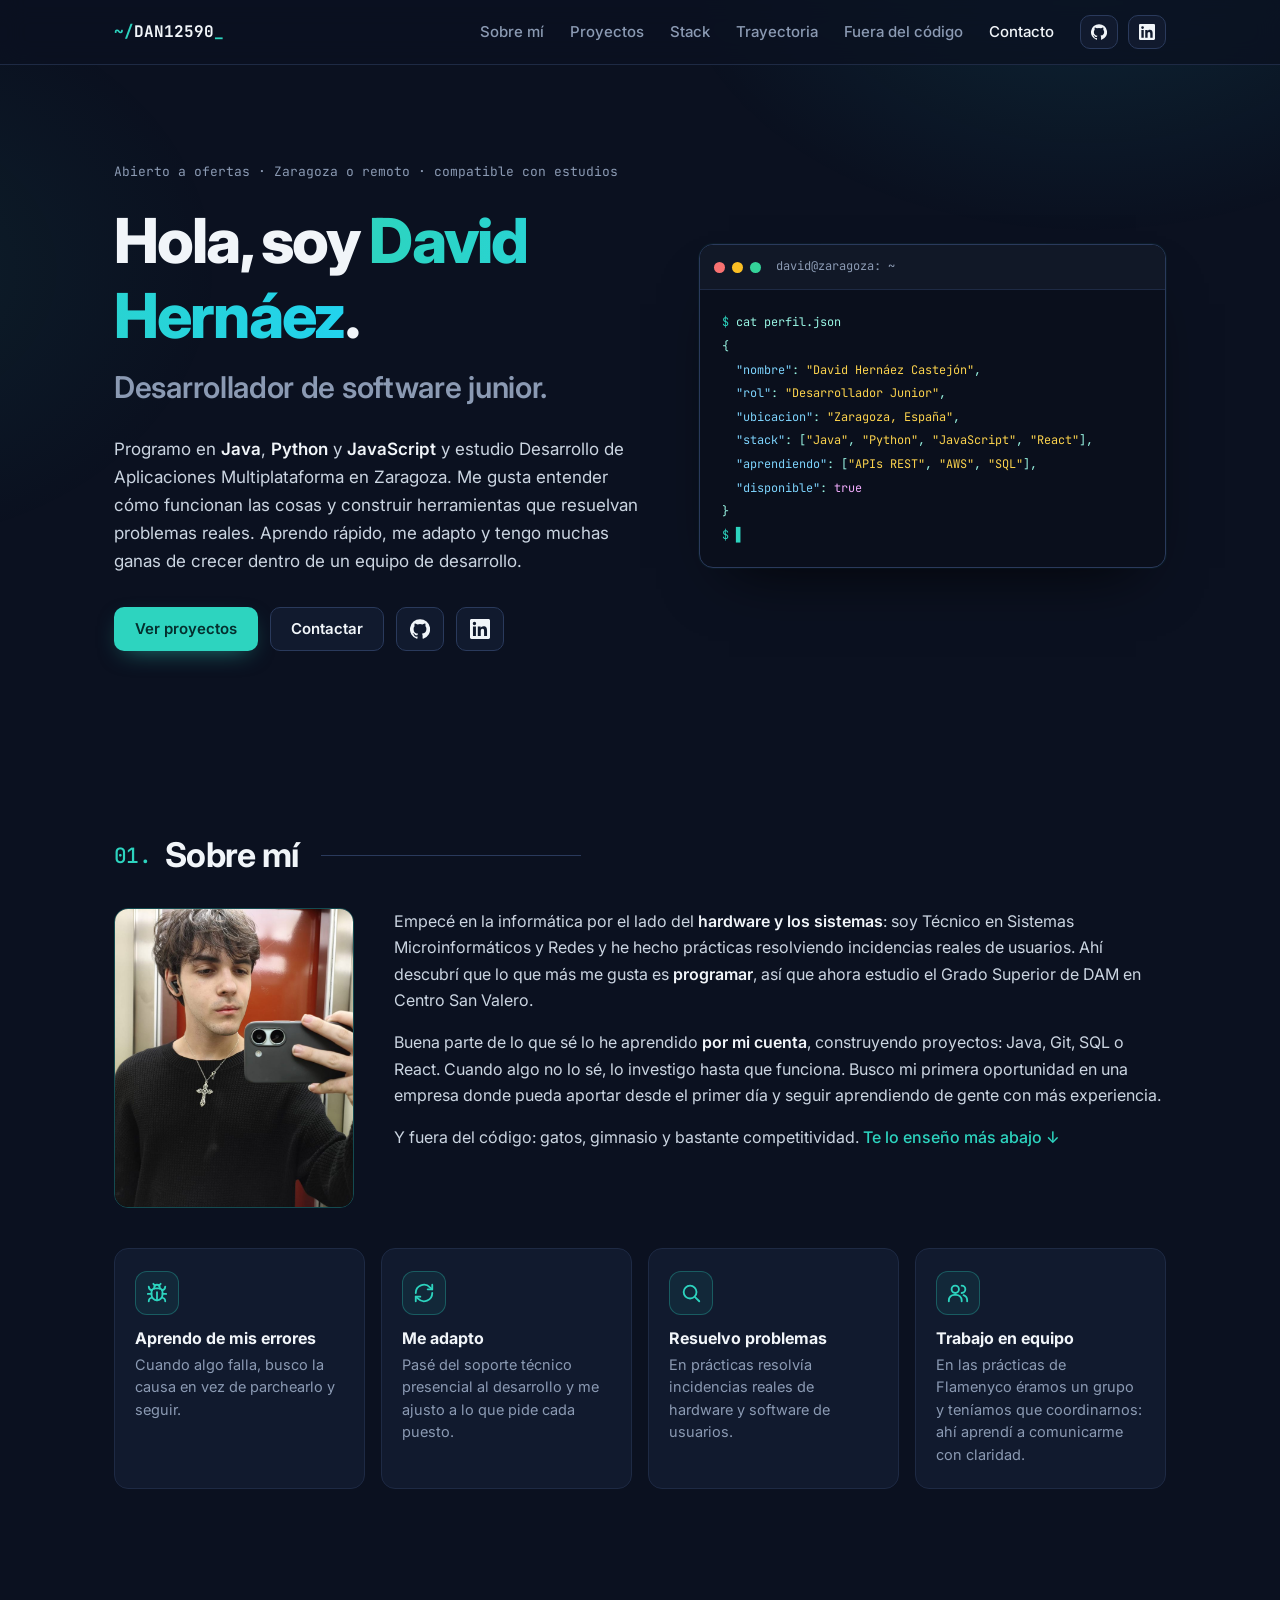
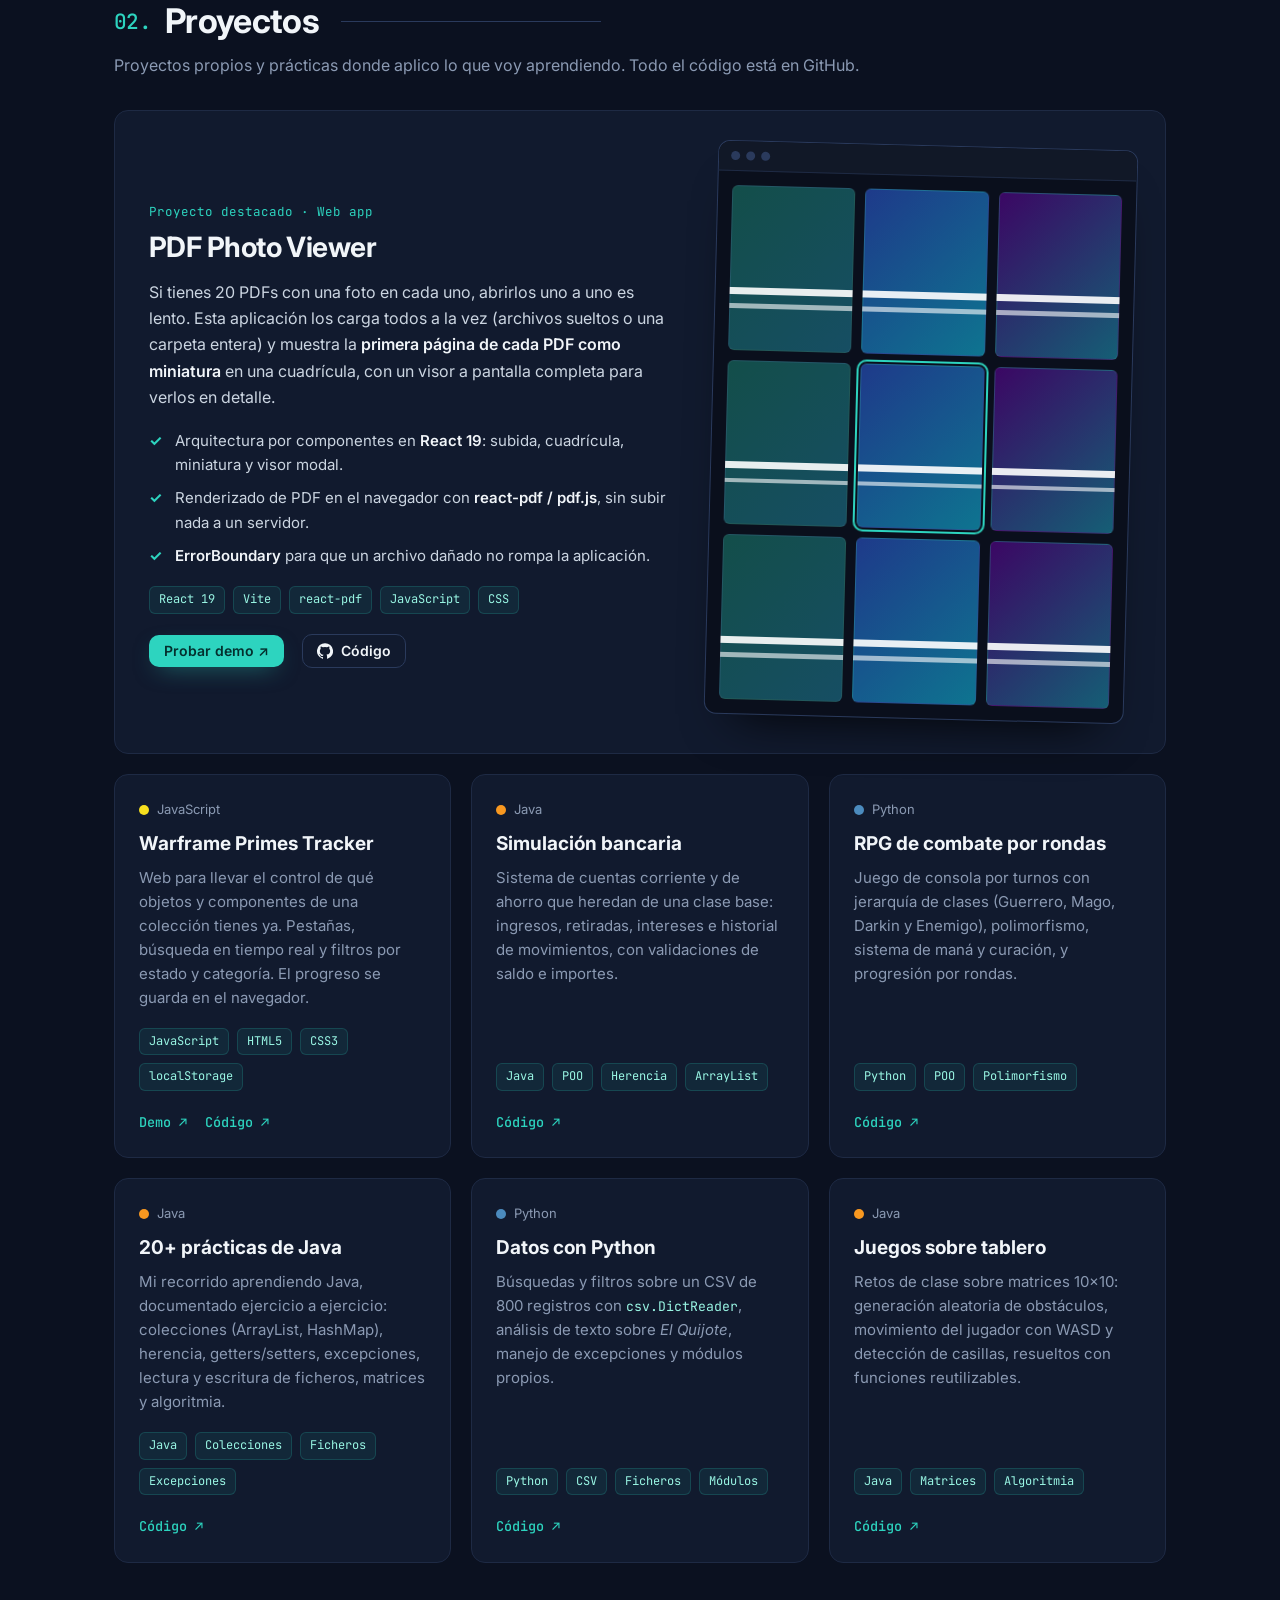
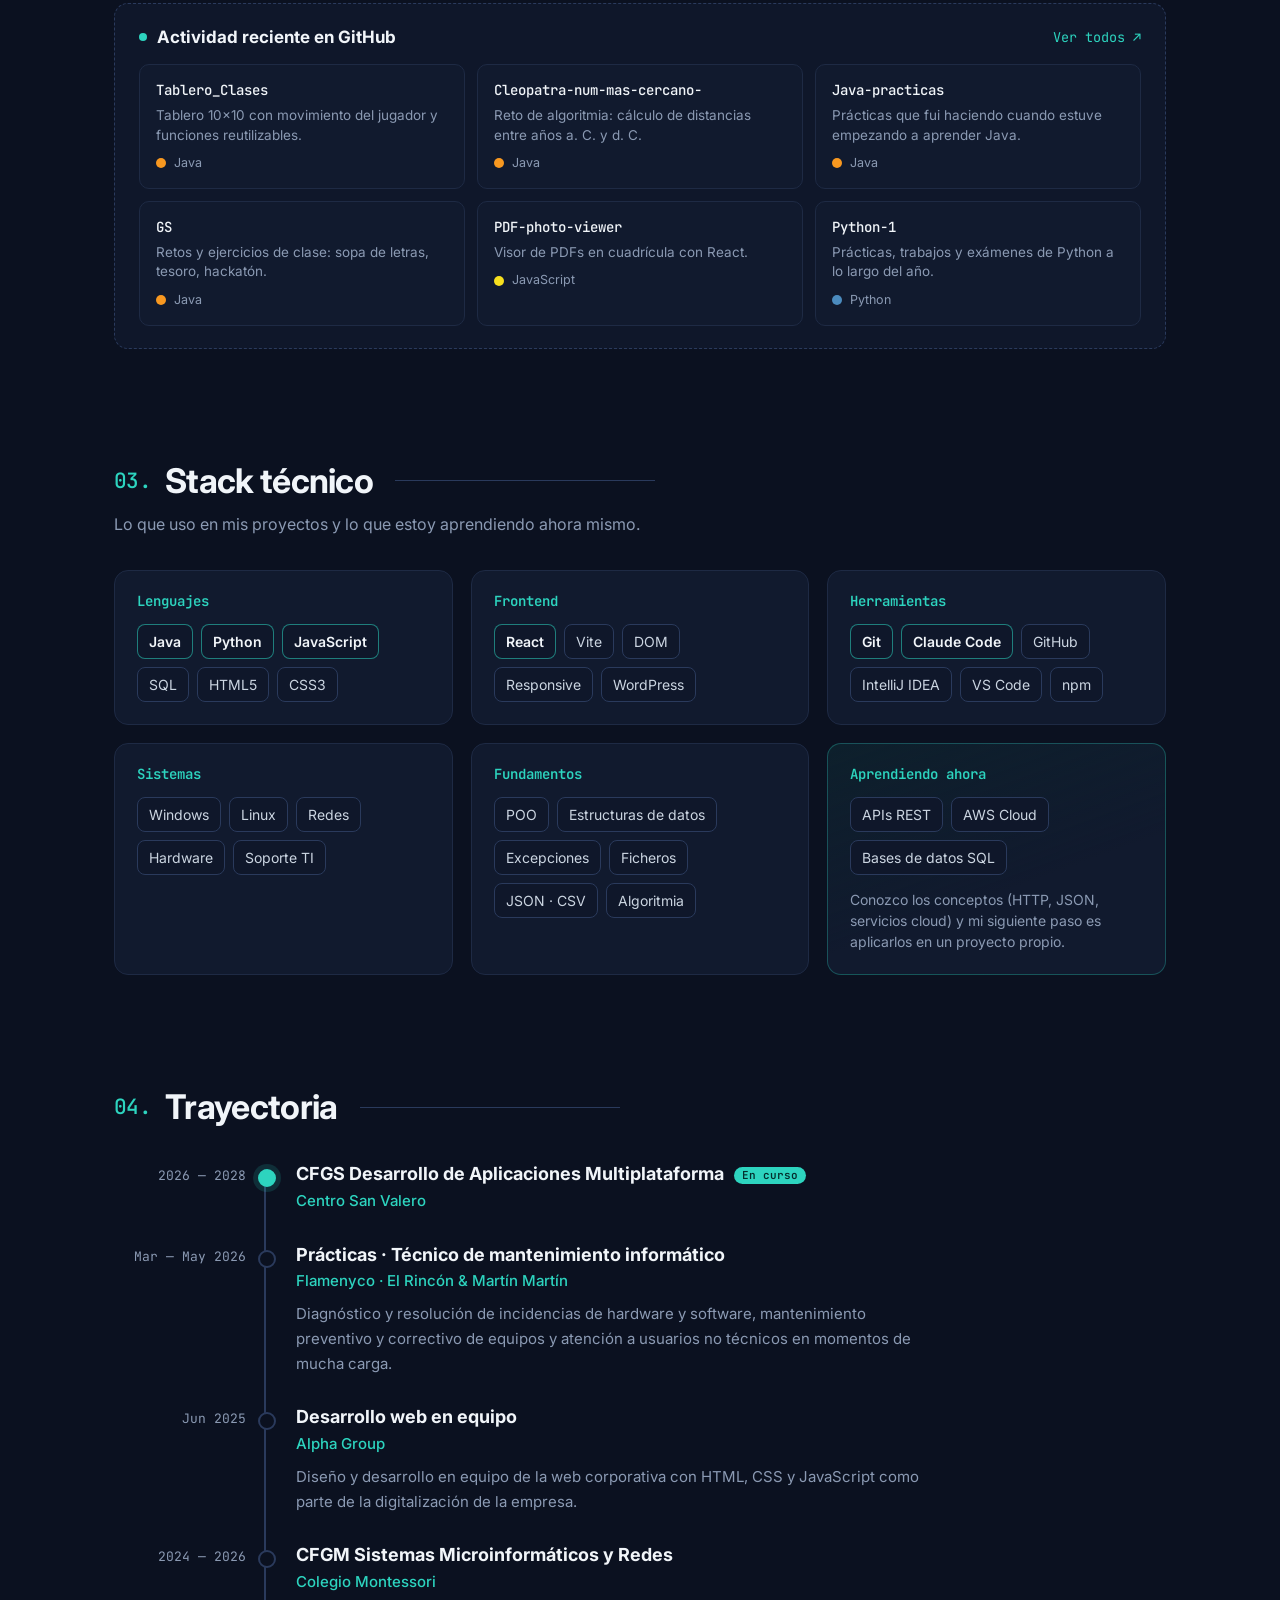
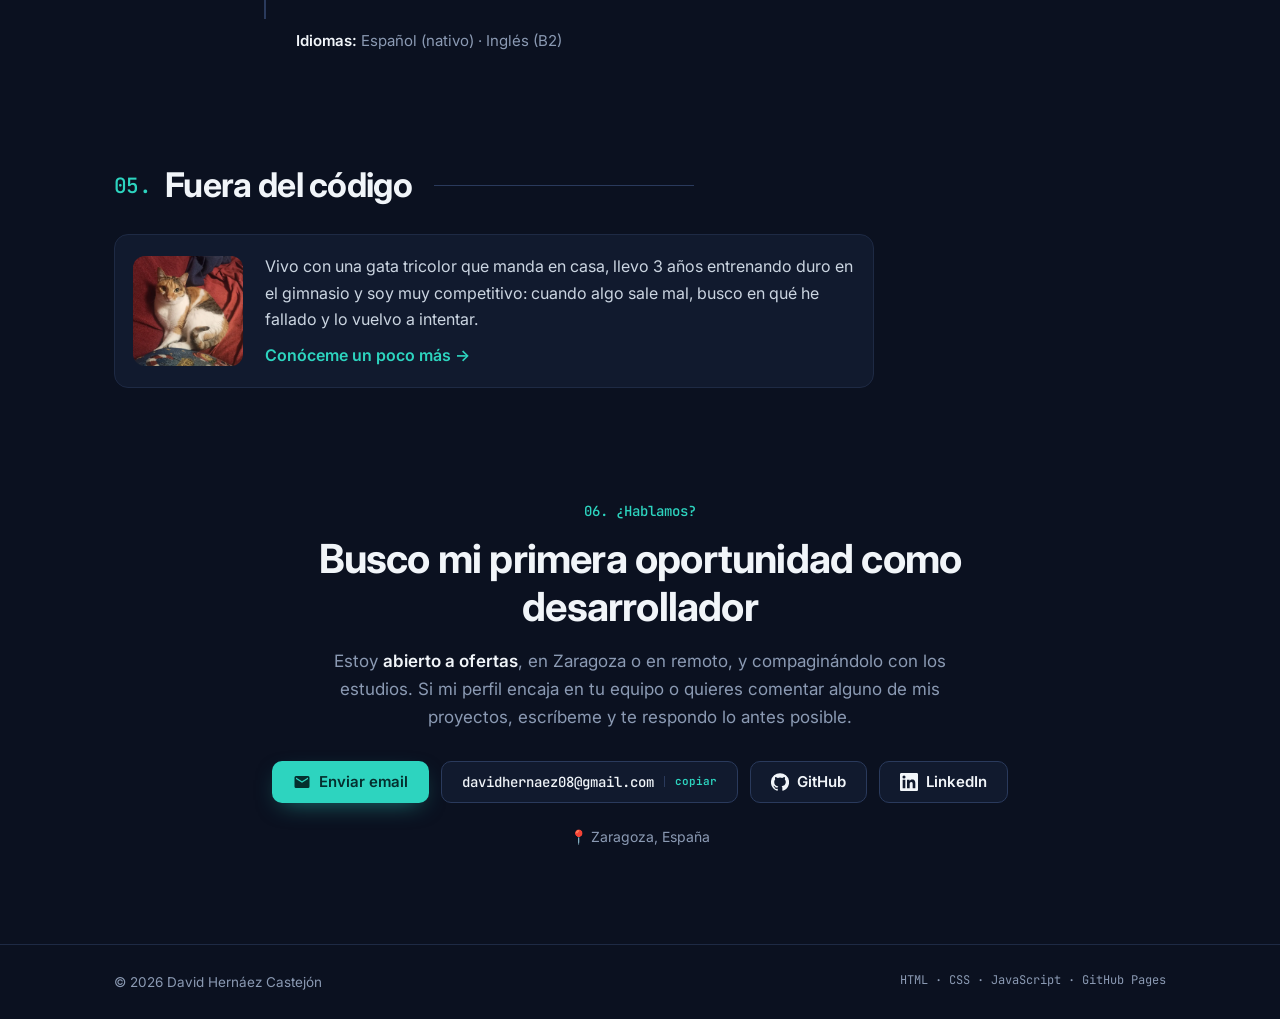
==== commit fb65f0db: "Cambia el texto de disponibilidad del inicio" ====
--- a/index.html
+++ b/index.html
@@ -5,7 +5,7 @@
   <meta charset="UTF-8">
   <meta name="viewport" content="width=device-width, initial-scale=1.0">
   <title>David Hernáez · Desarrollador Junior</title>
-  <meta name="description" content="Portfolio de David Hernáez Castejón, desarrollador de software junior en Zaragoza. Java, Python, JavaScript y React. Incorporación inmediata.">
+  <meta name="description" content="Portfolio de David Hernáez Castejón, desarrollador de software junior en Zaragoza. Java, Python, JavaScript y React. Abierto a ofertas en Zaragoza o en remoto.">
   <meta name="author" content="David Hernáez Castejón">
   <meta name="theme-color" content="#0b1120">
 
@@ -57,7 +57,7 @@
     <!-- Hero -->
     <section class="hero wrap">
       <div>
-        <p class="status"><span class="pulse-dot"></span>Disponible · Incorporación inmediata</p>
+        <p class="status">Abierto a ofertas · Zaragoza o remoto · compatible con estudios</p>
         <h1>Hola, soy <span class="gradient-text">David Hernáez</span>.</h1>
         <p class="hero-role">Desarrollador de software junior.</p>
         <p class="hero-bio">
@@ -358,7 +358,7 @@
       <p class="section-num">06. ¿Hablamos?</p>
       <h2>Busco mi primera oportunidad como desarrollador</h2>
       <p class="contact-text">
-        Estoy disponible para <strong>incorporarme de inmediato</strong>. Si mi perfil encaja en tu equipo o
+        Estoy <strong>abierto a ofertas</strong>, en Zaragoza o en remoto, y compaginándolo con los estudios. Si mi perfil encaja en tu equipo o
         quieres comentar alguno de mis proyectos, escríbeme y te respondo lo antes posible.
       </p>
       <div class="contact-actions">
--- a/styles.css
+++ b/styles.css
@@ -317,15 +317,8 @@
 }
 
 .status {
-  display: inline-flex;
-  align-items: center;
-  gap: 10px;
-  margin-bottom: 26px;
-  padding: 6px 14px;
-  border: 1px solid var(--accent-border);
-  border-radius: 999px;
-  background: var(--accent-soft);
-  color: var(--code);
+  margin-bottom: 22px;
+  color: var(--muted);
   font-family: var(--mono);
   font-size: 13px;
 }
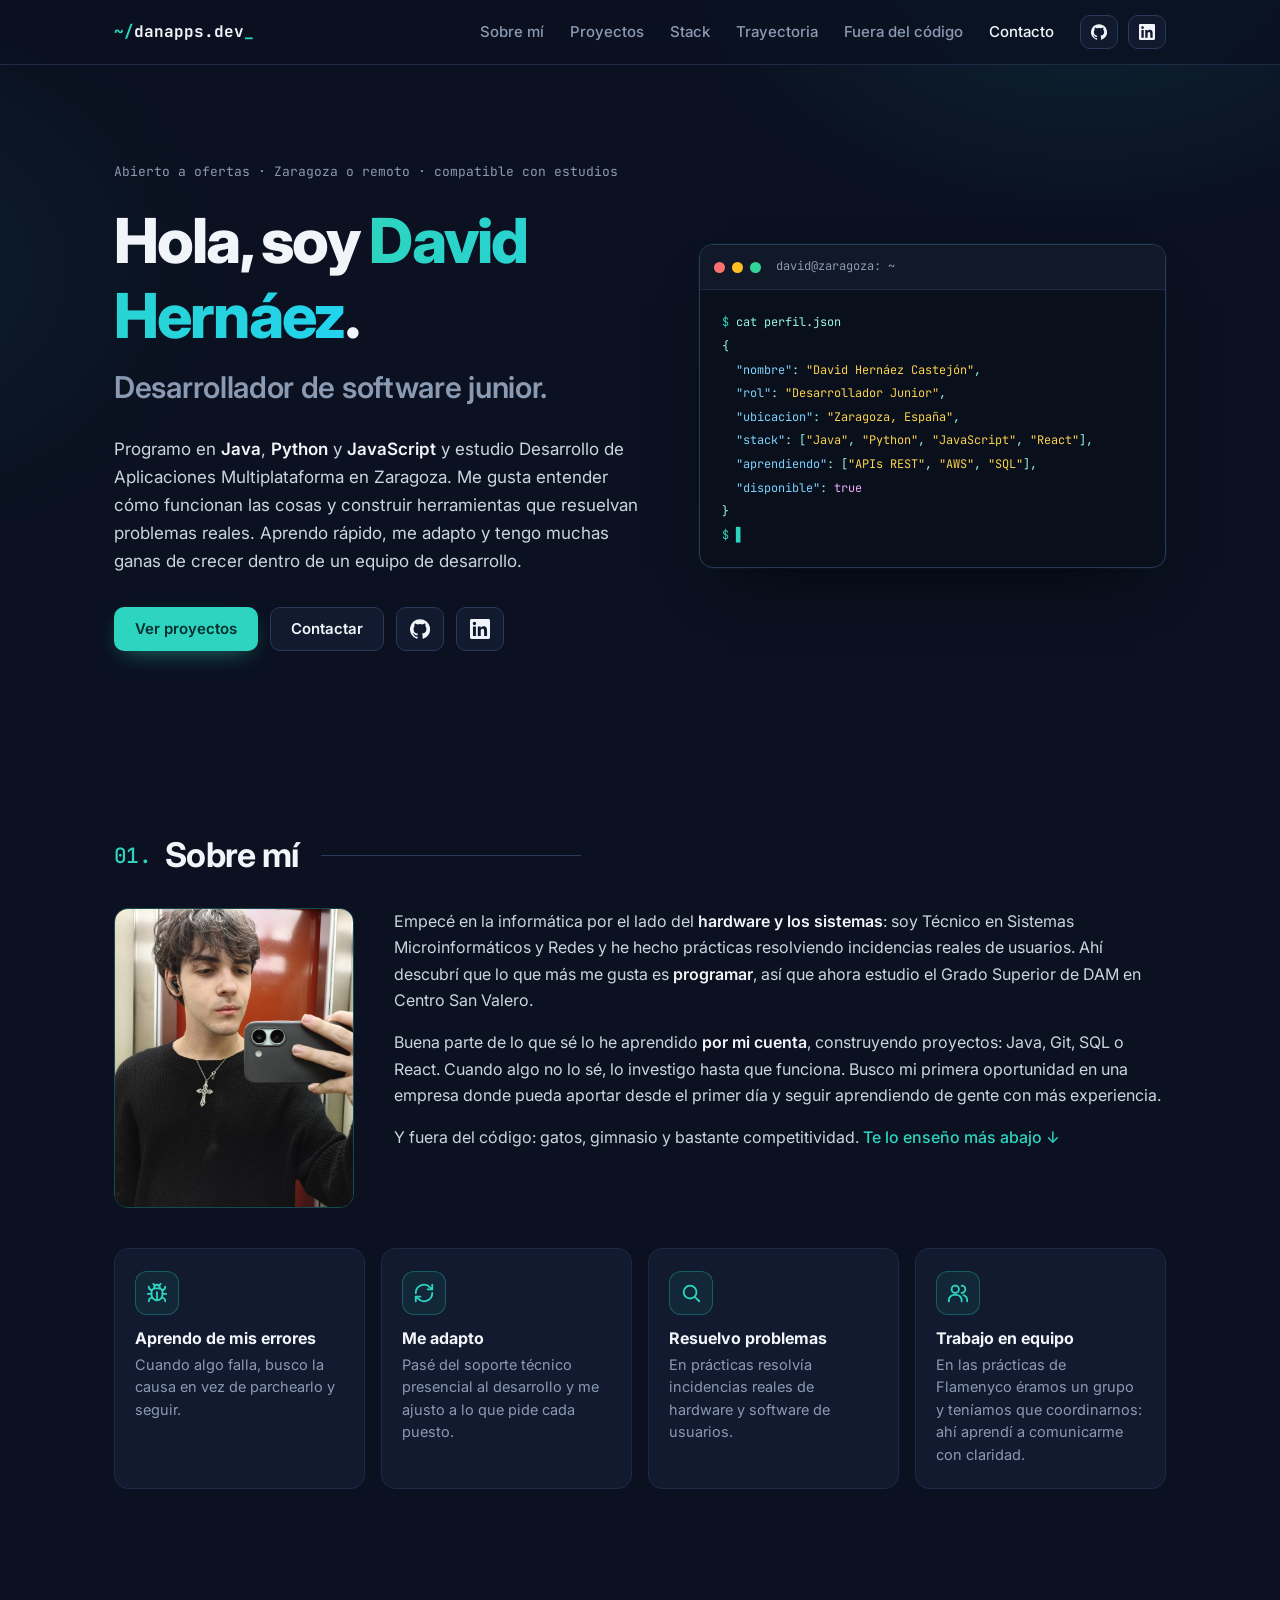
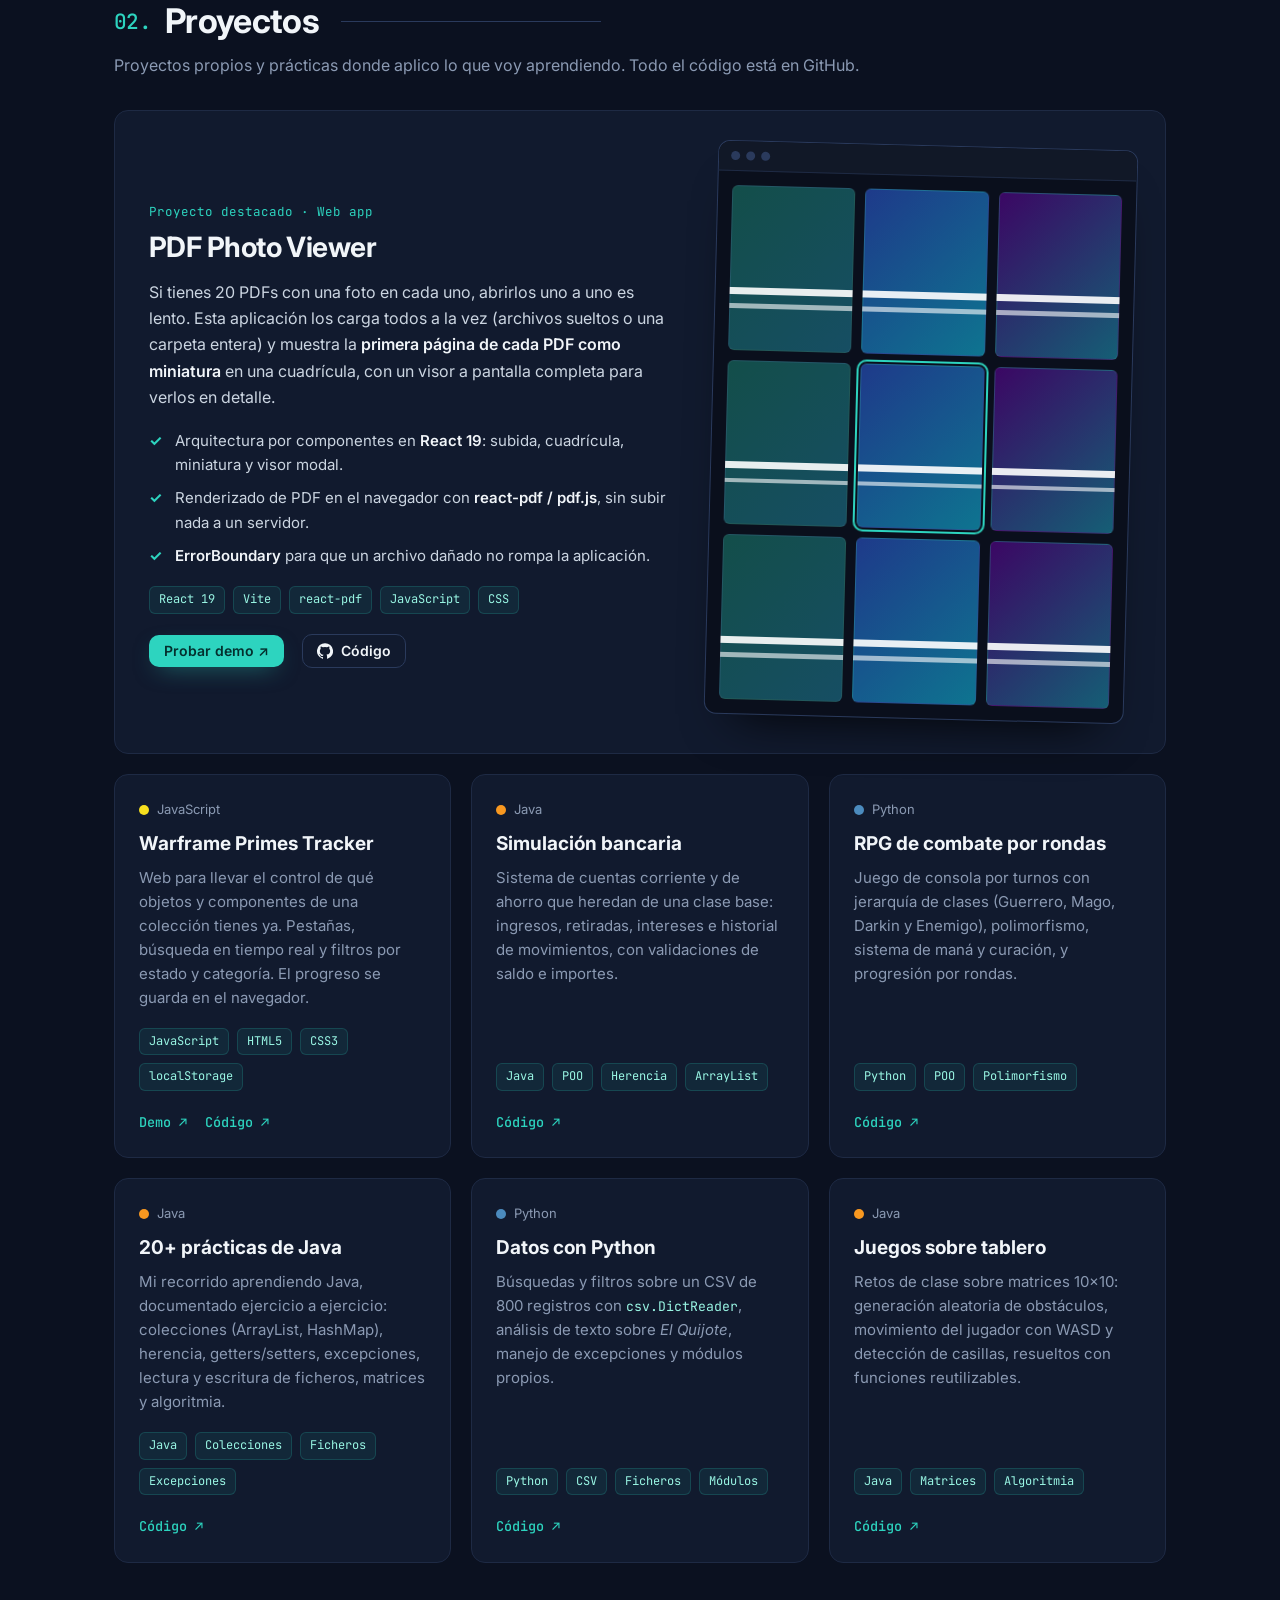
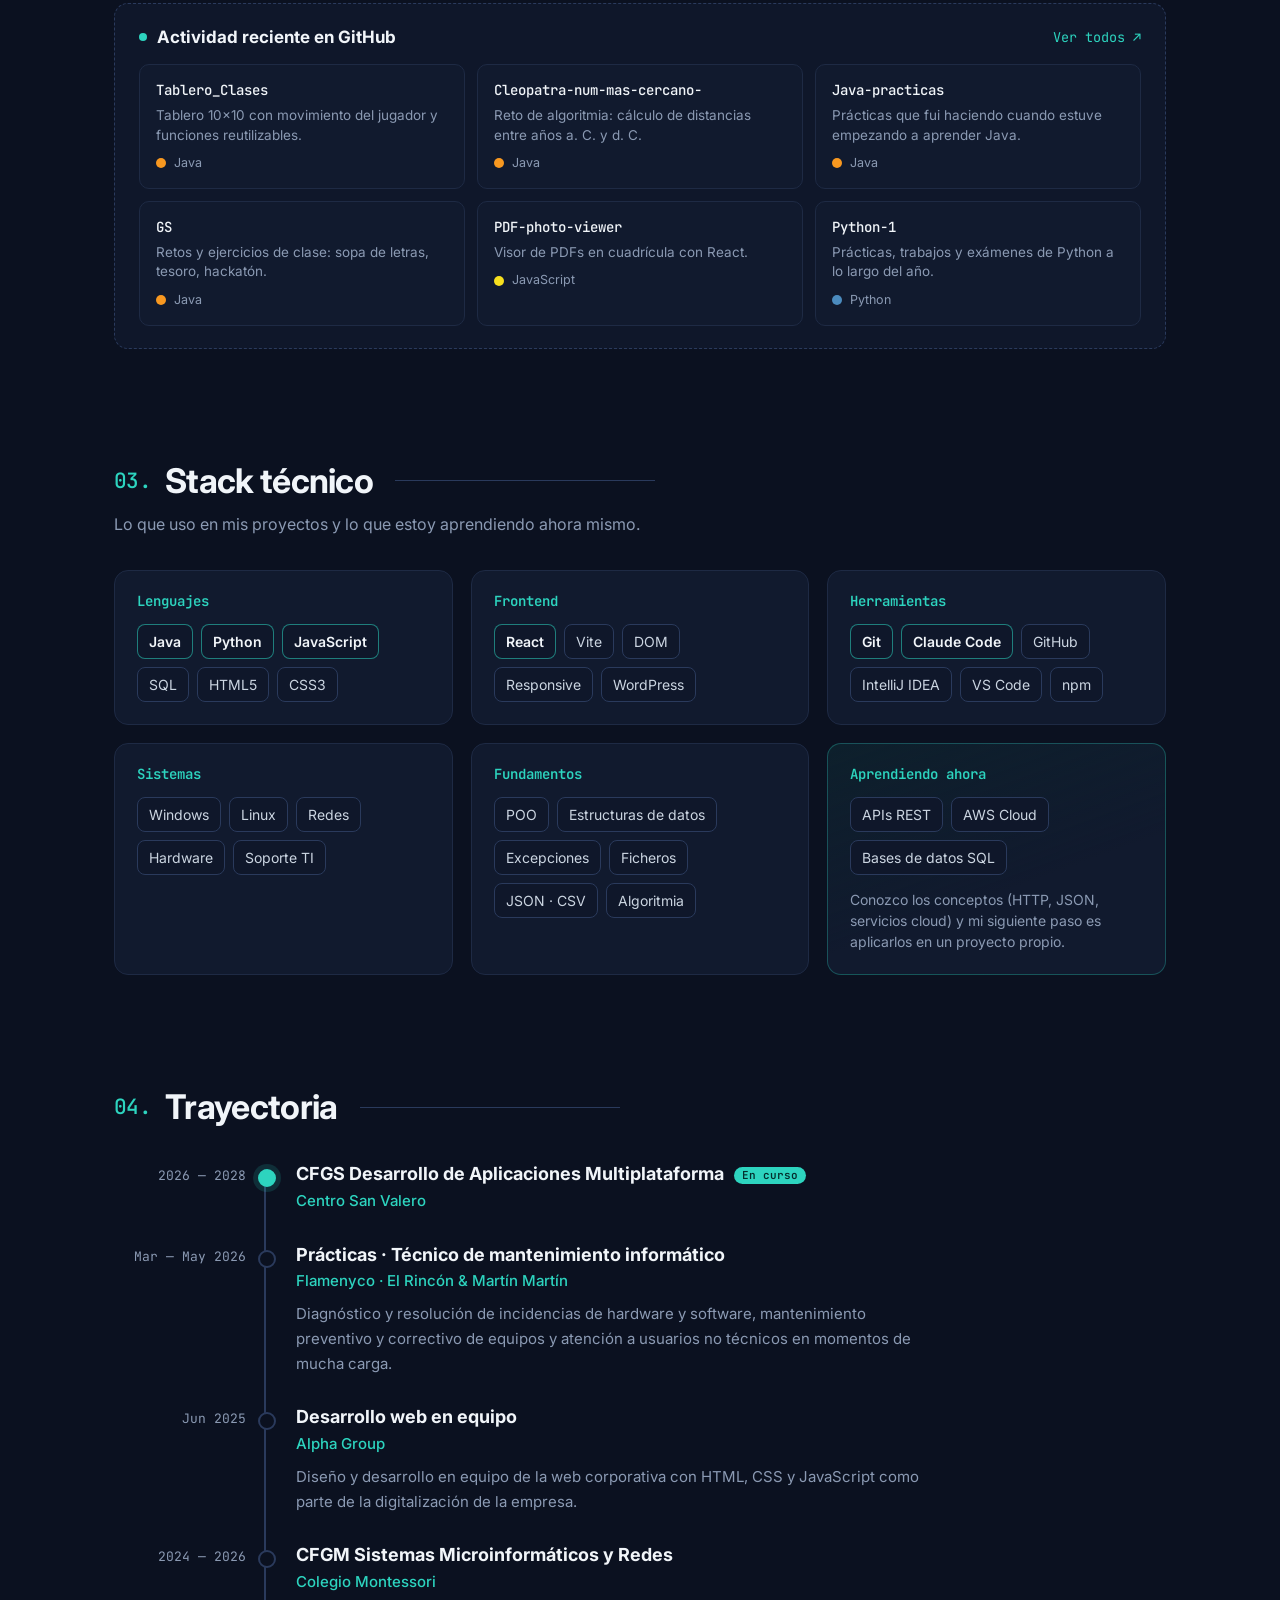
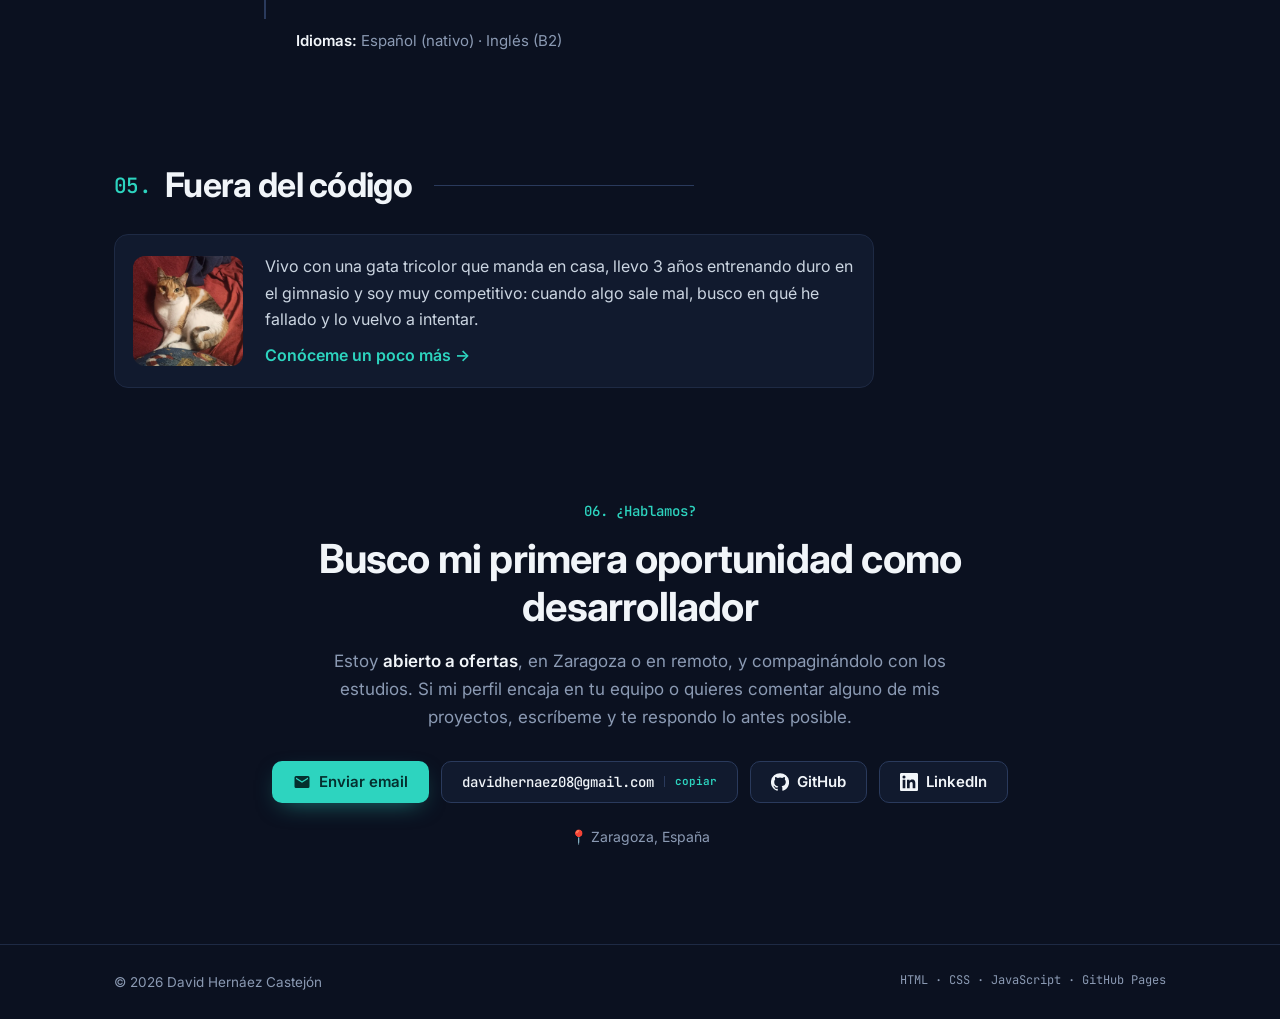
==== commit 3bc20d2f: "Usar el dominio danapps.dev" ====
--- a/index.html
+++ b/index.html
@@ -13,6 +13,8 @@
   <meta property="og:title" content="David Hernáez · Desarrollador Junior">
   <meta property="og:description" content="Java · Python · JavaScript · React. Proyectos, stack y contacto.">
   <meta property="og:type" content="website">
+  <meta property="og:url" content="https://danapps.dev/">
+  <link rel="canonical" href="https://danapps.dev/">
 
   <link rel="icon" href="favicon.svg" type="image/svg+xml">
   <link rel="preconnect" href="https://fonts.googleapis.com">
@@ -28,7 +30,7 @@
   <!-- Navegación -->
   <header class="nav" id="top">
     <div class="wrap nav-inner">
-      <a href="#top" class="logo" aria-label="Inicio"><span class="accent">~/</span>DAN12590<span class="caret">_</span></a>
+      <a href="#top" class="logo" aria-label="Inicio"><span class="accent">~/</span>danapps.dev<span class="caret">_</span></a>
 
       <!-- Solo se ve en móvil -->
       <button class="menu-btn" type="button" aria-label="Abrir menú" aria-expanded="false" aria-controls="menu">
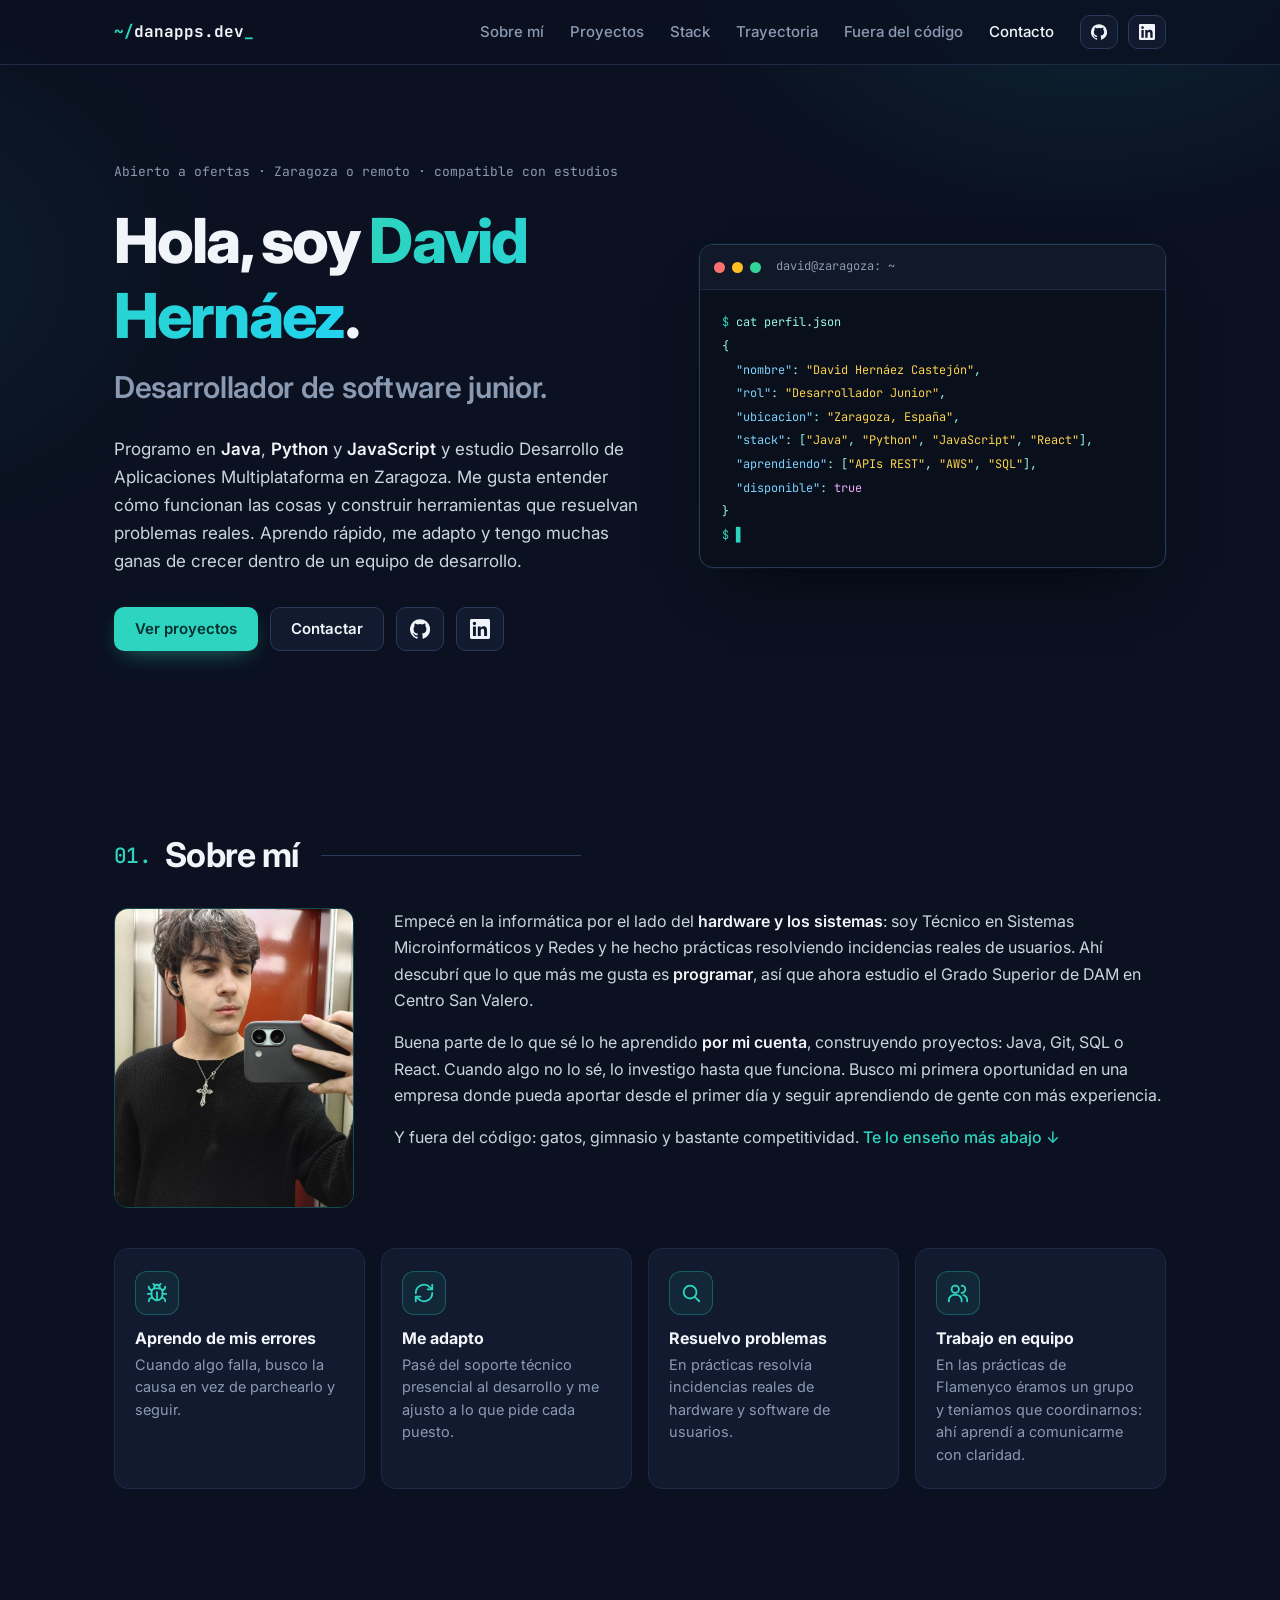
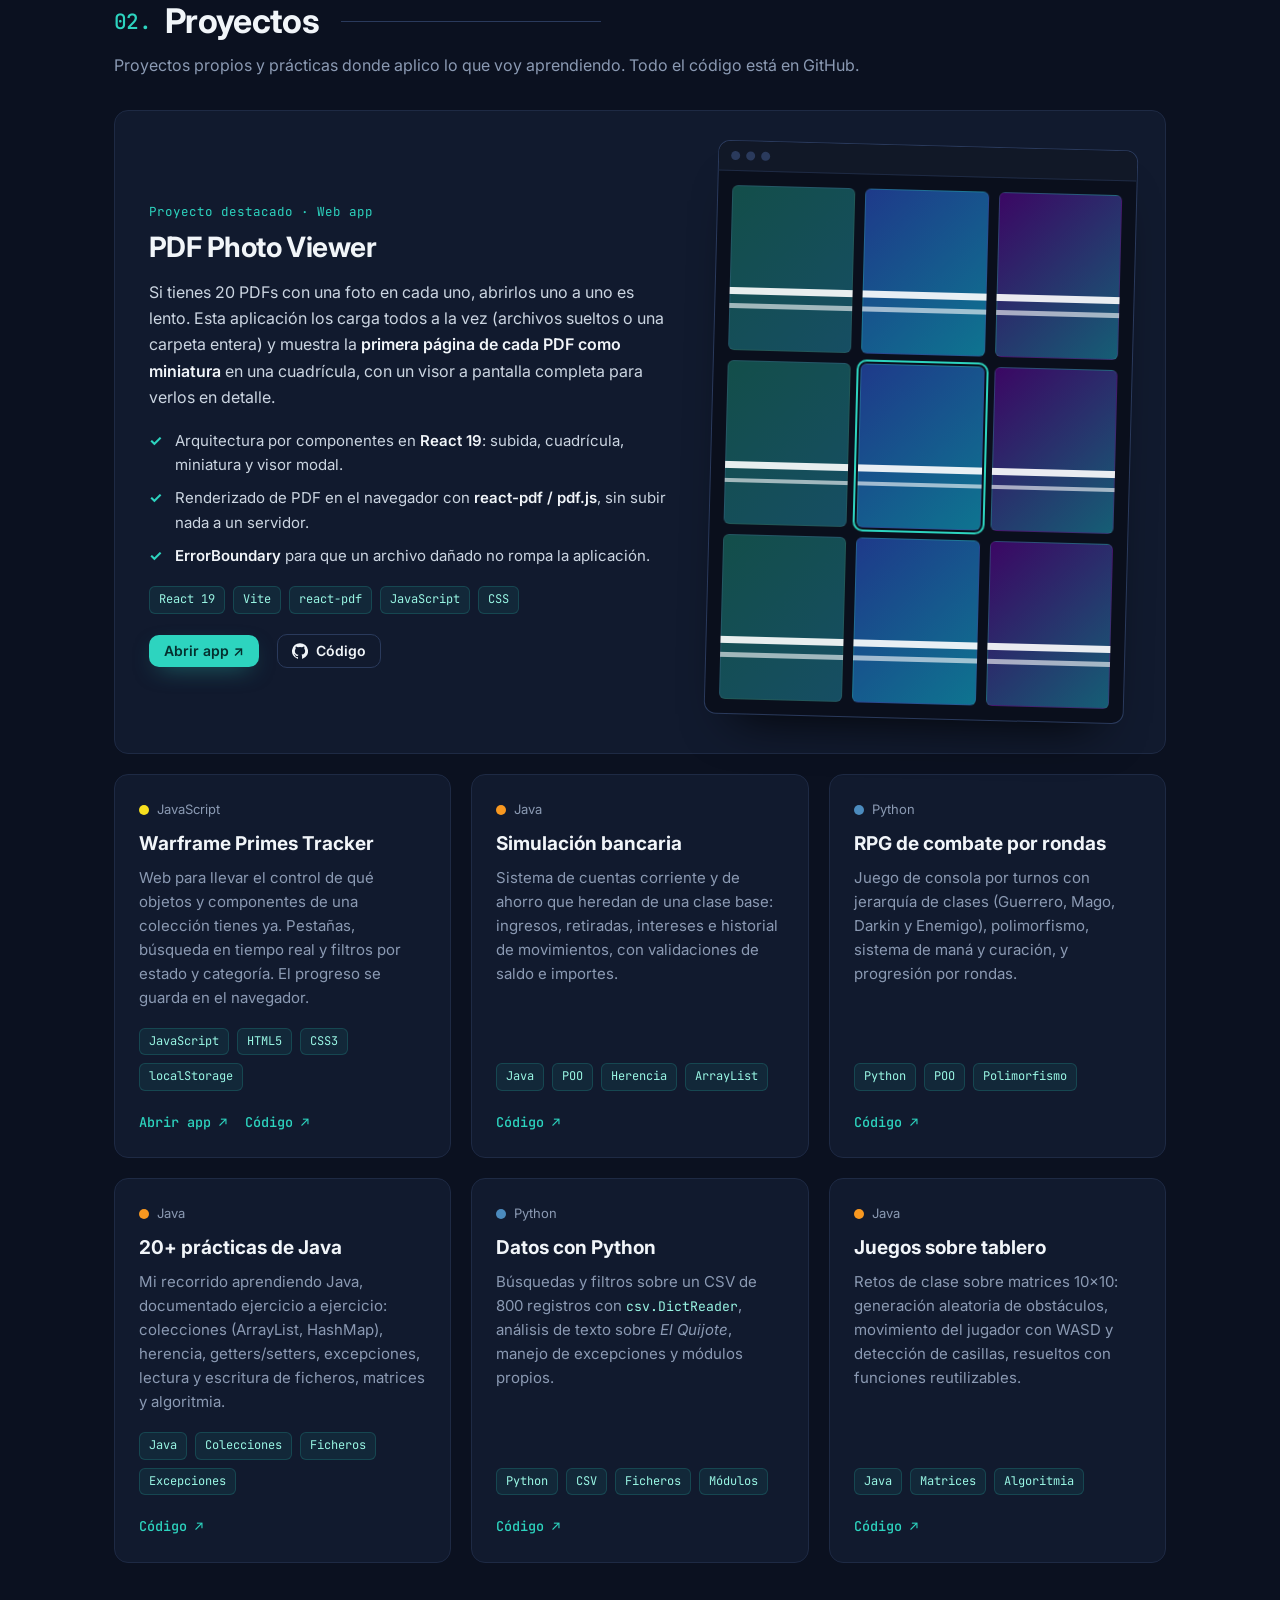
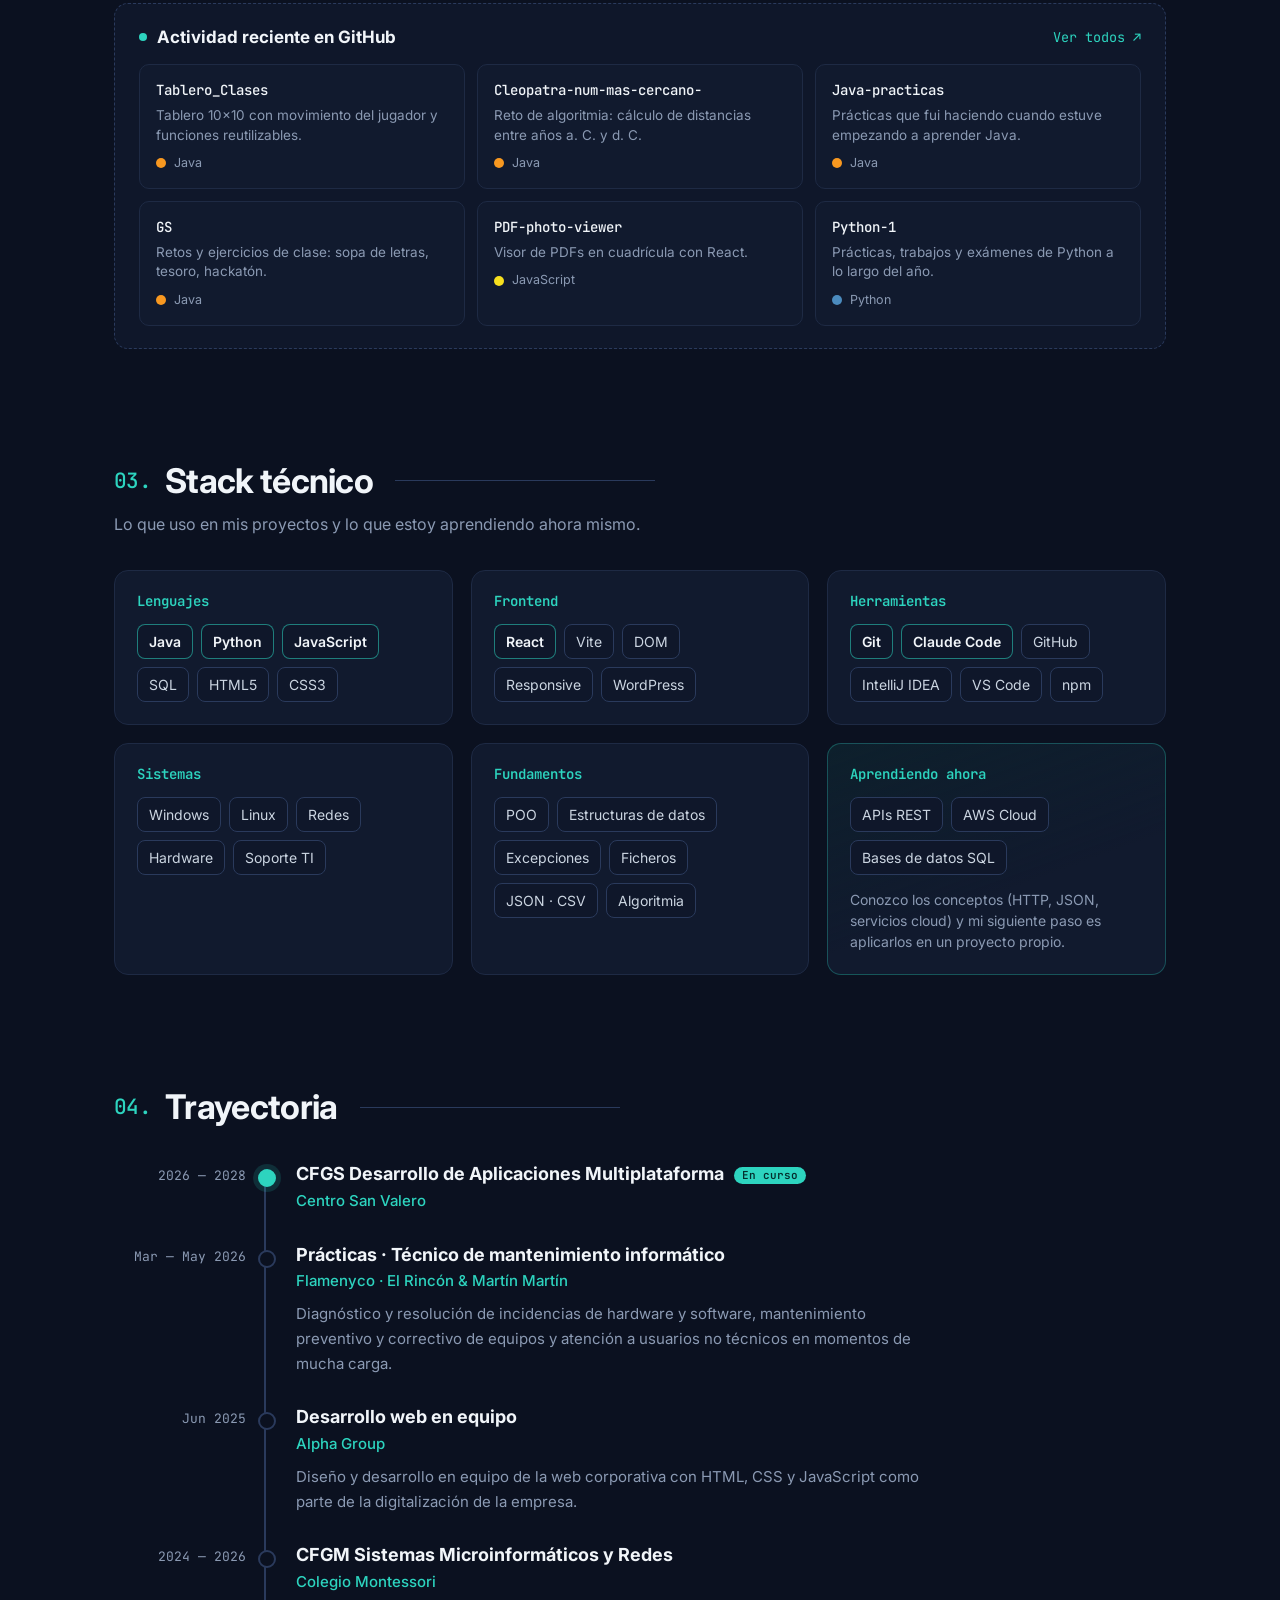
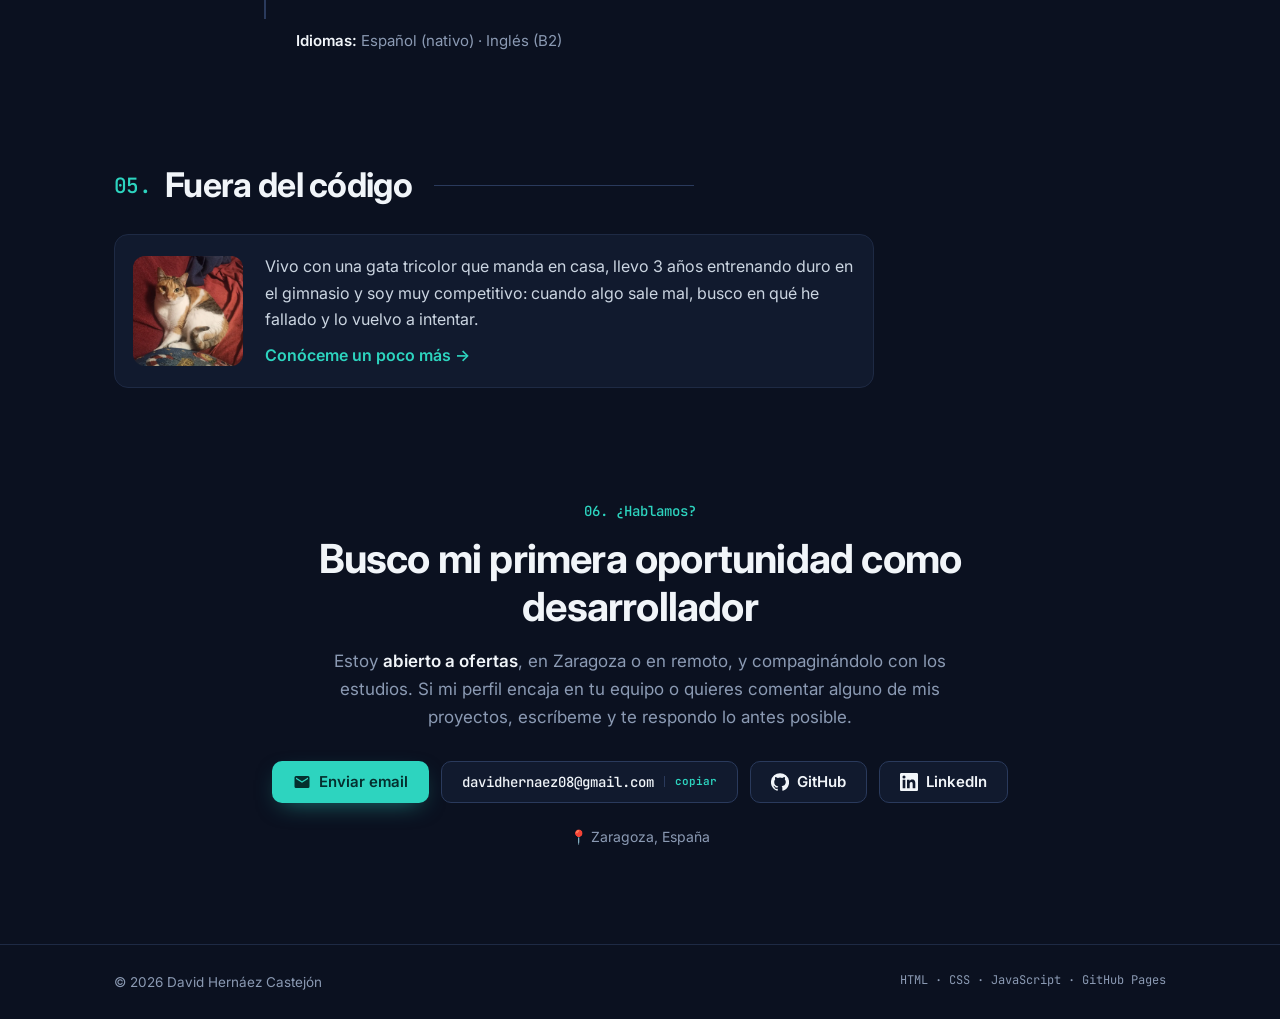
==== commit b632d360: "Quitar las demos y enlazar a la web de cada proyecto" ====
--- a/index.html
+++ b/index.html
@@ -174,7 +174,7 @@
           </ul>
           <div class="tags"><span>React 19</span><span>Vite</span><span>react-pdf</span><span>JavaScript</span><span>CSS</span></div>
           <div class="links">
-            <a class="btn btn-primary btn-sm" href="demos/pdf-viewer/" target="_blank" rel="noopener">Probar demo ↗</a>
+            <a class="btn btn-primary btn-sm" href="https://pdf-viewer.danapps.dev/" target="_blank" rel="noopener">Abrir app ↗</a>
             <a class="btn btn-ghost btn-sm" href="https://github.com/DAN12590/PDF-photo-viewer" target="_blank" rel="noopener">
               <svg class="icon" viewBox="0 0 24 24" aria-hidden="true"><use href="#icon-github"/></svg>Código
             </a>
@@ -201,7 +201,7 @@
           <p>Web para llevar el control de qué objetos y componentes de una colección tienes ya. Pestañas, búsqueda en tiempo real y filtros por estado y categoría. El progreso se guarda en el navegador.</p>
           <div class="tags"><span>JavaScript</span><span>HTML5</span><span>CSS3</span><span>localStorage</span></div>
           <div class="links">
-            <a href="demos/warframe-tracker/" target="_blank" rel="noopener">Demo ↗</a>
+            <a href="https://warframe-checker.danapps.dev/" target="_blank" rel="noopener">Abrir app ↗</a>
             <a href="https://github.com/DAN12590/Warframe-Primes-checker" target="_blank" rel="noopener">Código ↗</a>
           </div>
         </article>
